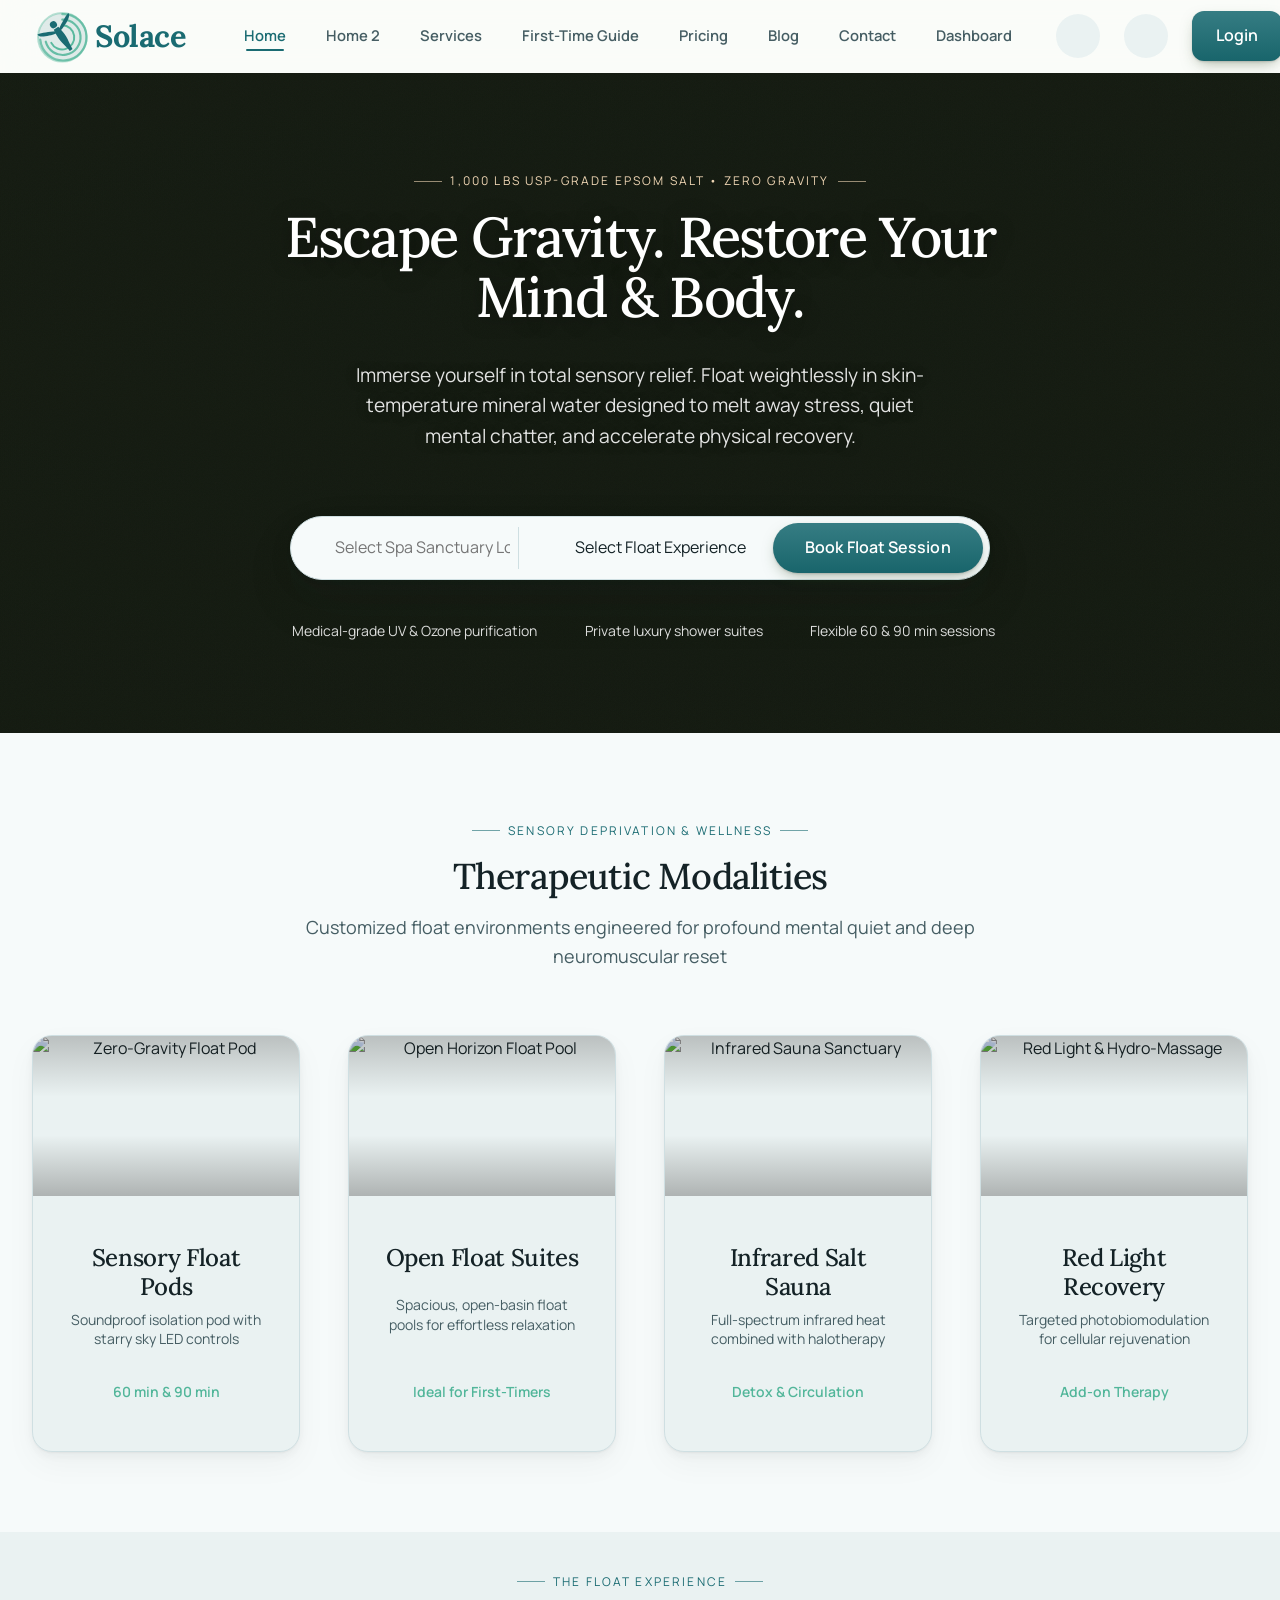
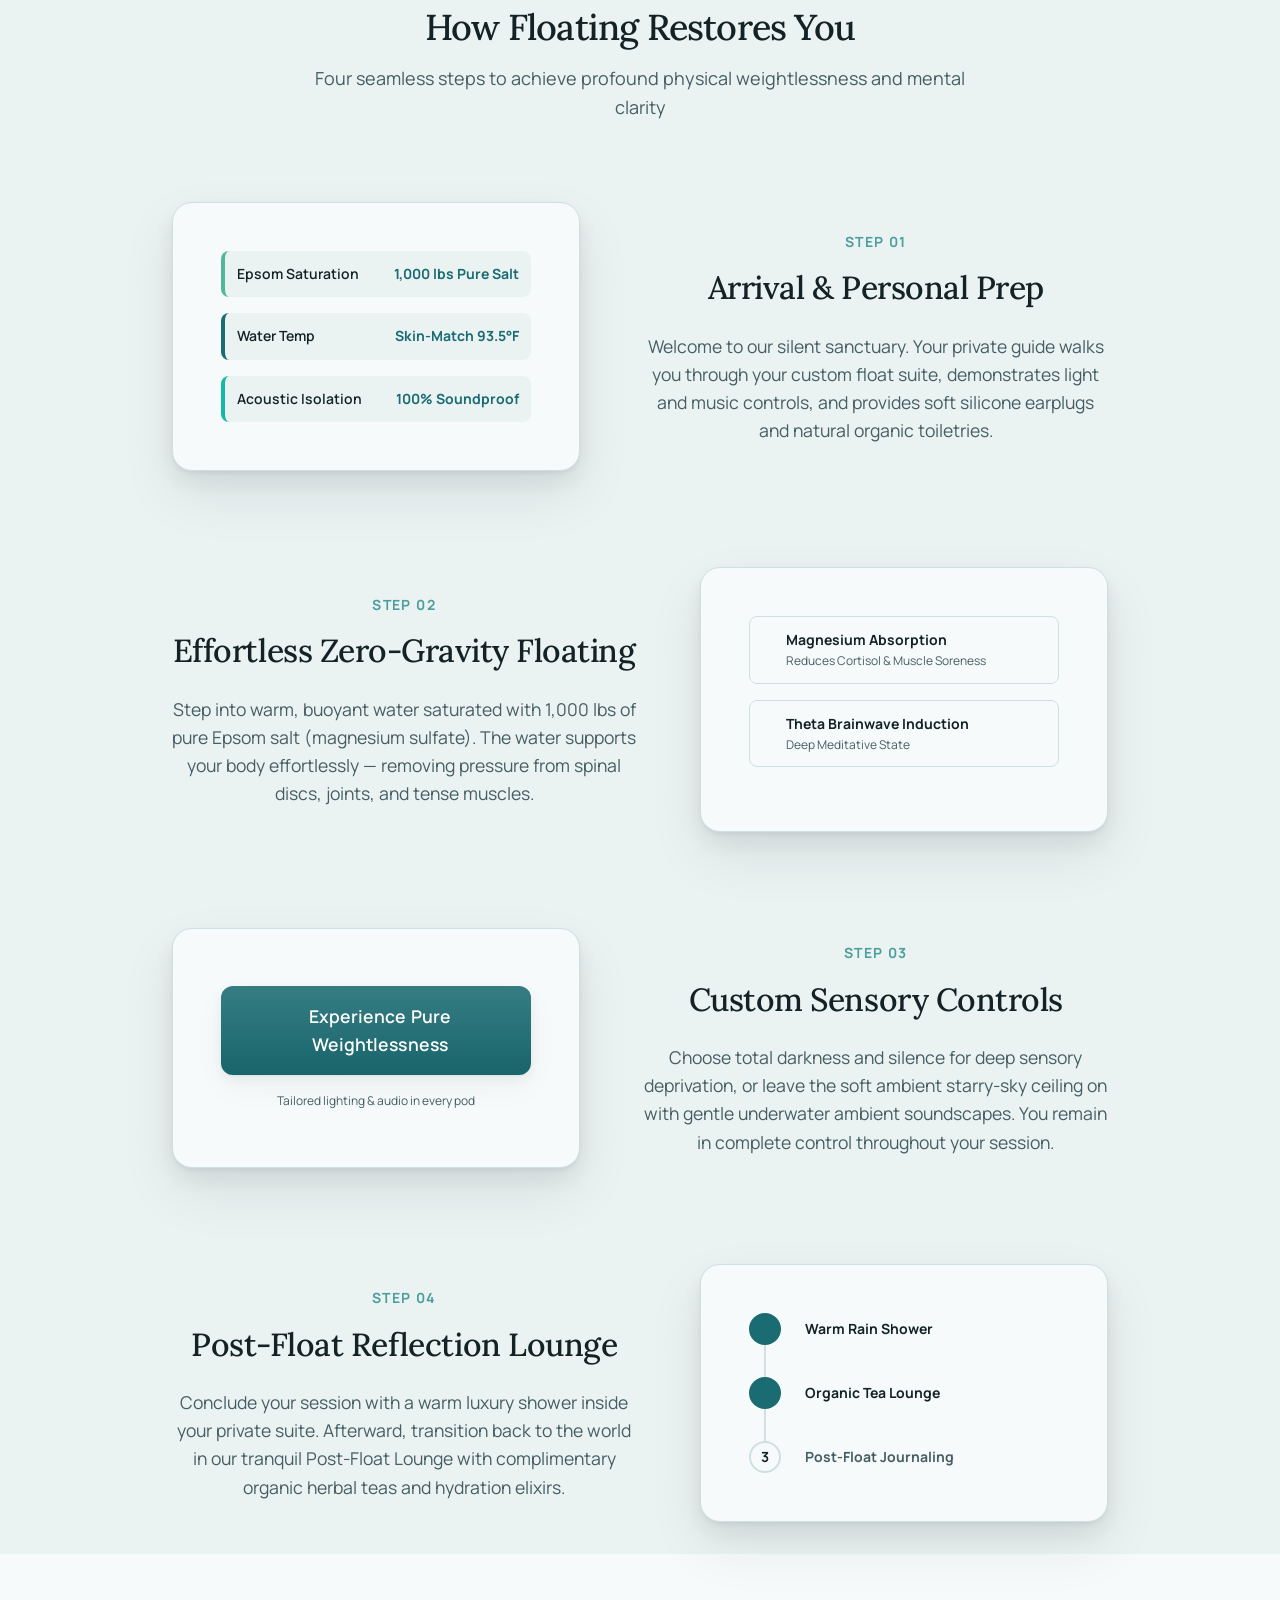
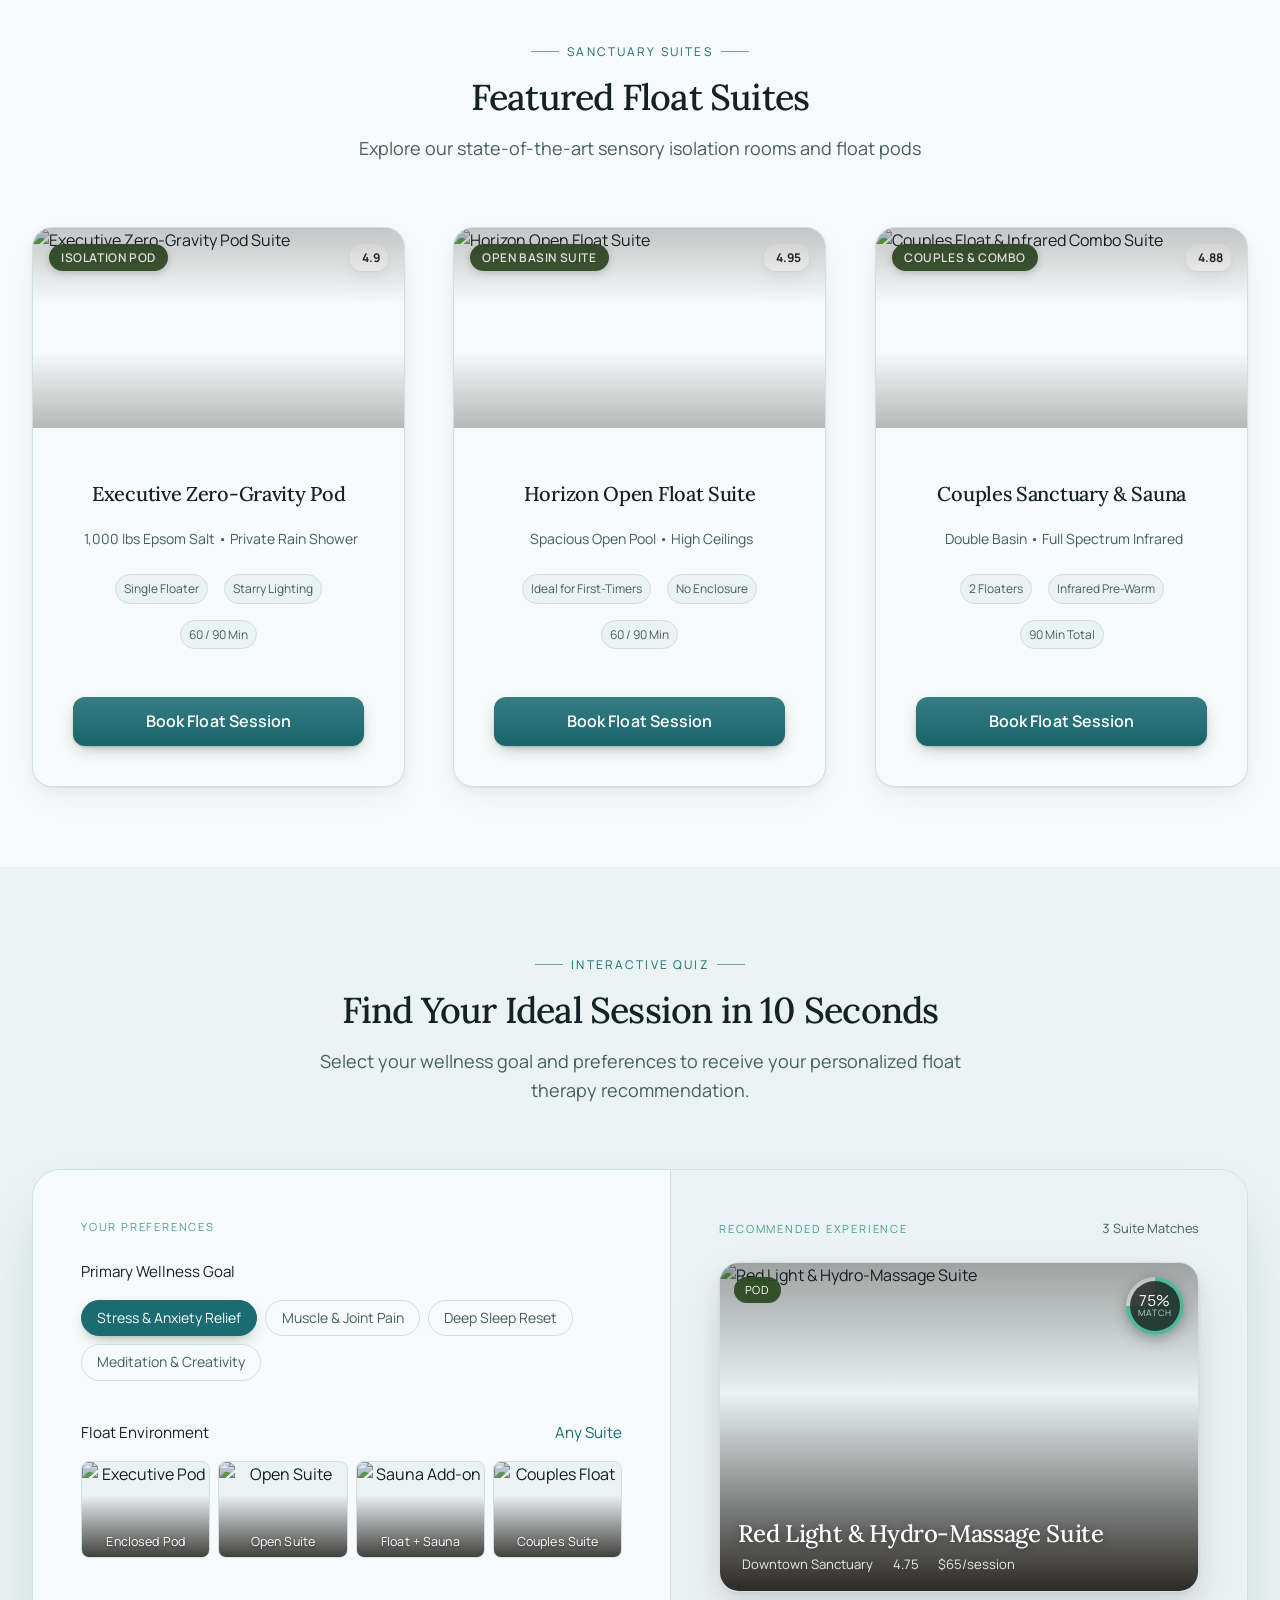
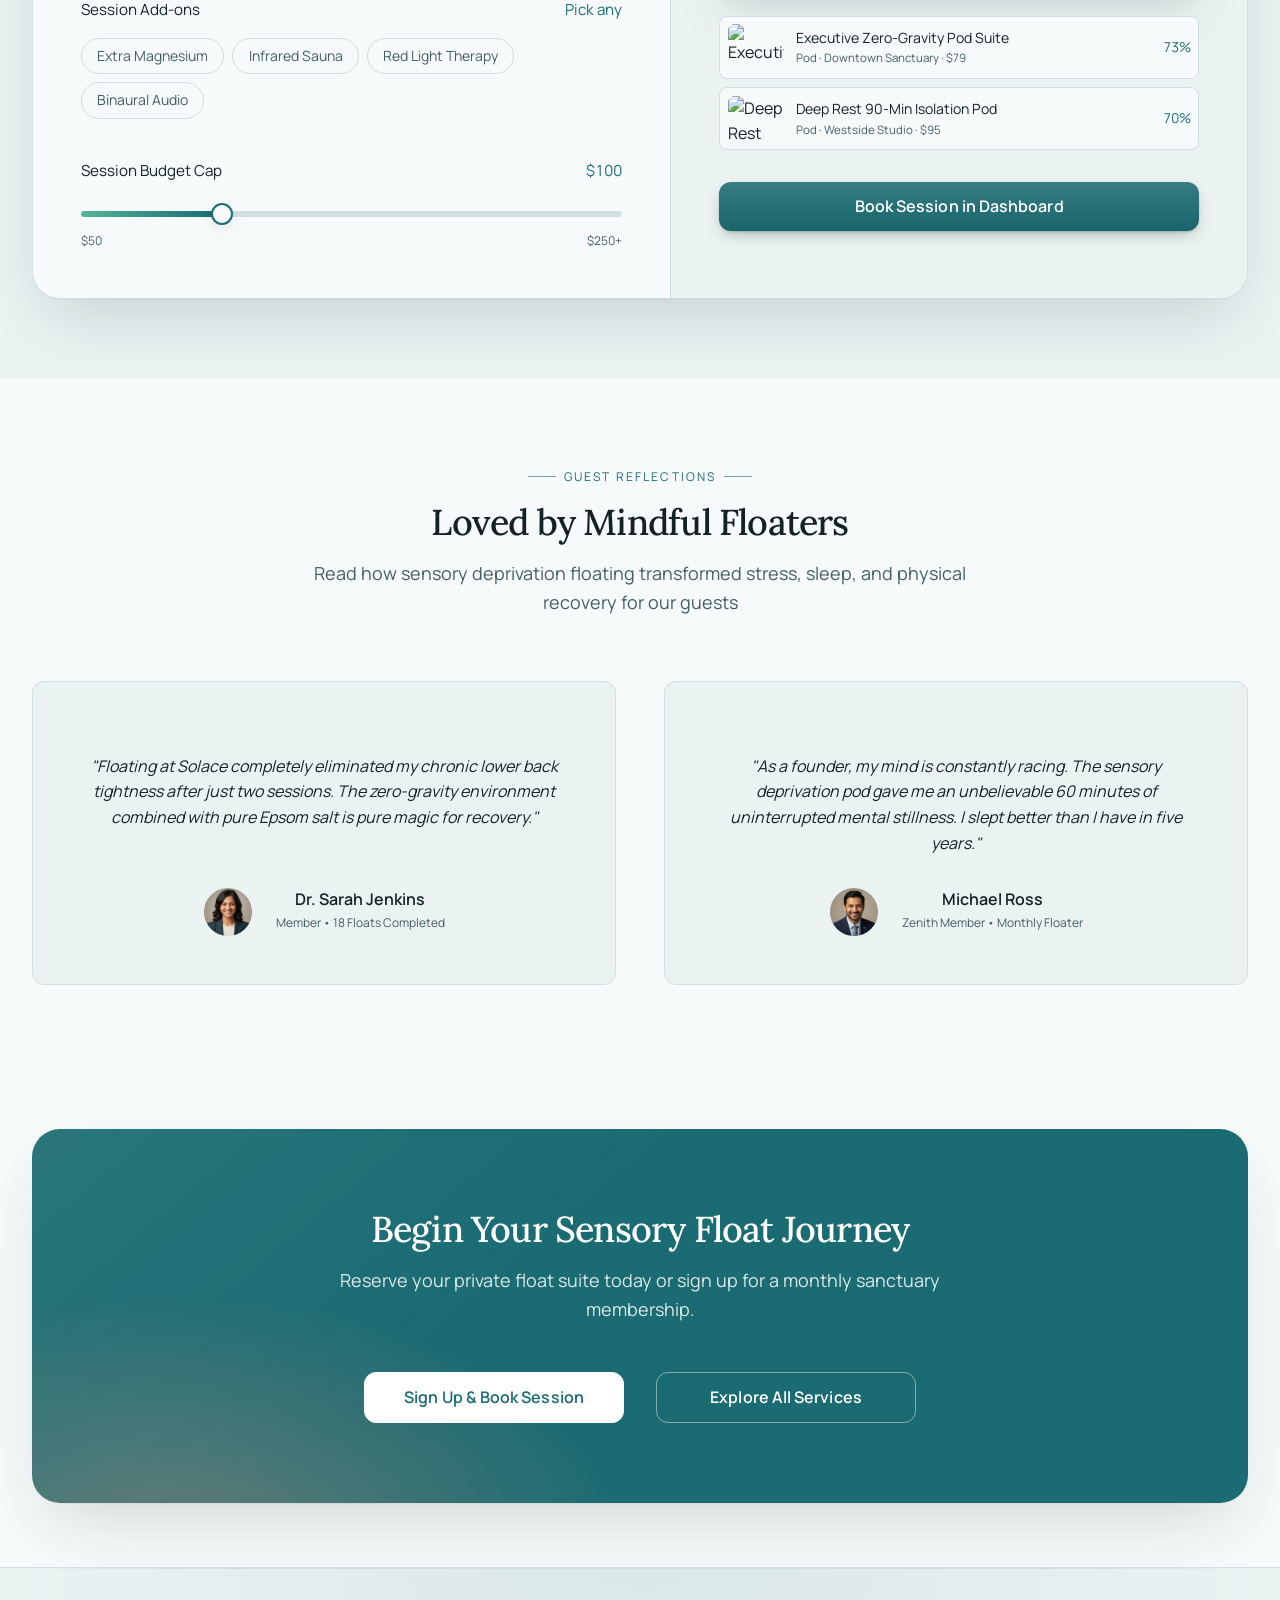
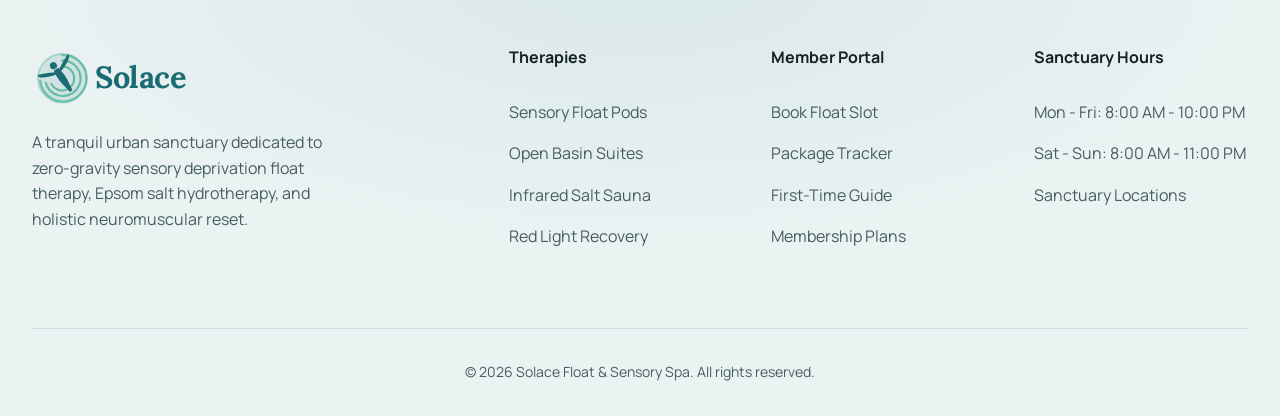
==== index.html @ 0d4f6004 "First commit" ====
<!DOCTYPE html>
<html lang="en">

<head>
    <meta charset="UTF-8">
    <meta name="viewport" content="width=device-width, initial-scale=1.0">
    <title>Solace Float Spa | Float Therapy & Sensory Deprivation Sanctuary</title>
    <link rel="icon" type="image/svg+xml" href="assets/images/favicon.svg">
    <meta name="description"
        content="Escape gravity and restore your body and mind at Solace Float Spa. Experience zero-gravity sensory deprivation floats, medical-grade Epsom salt baths, and holistic add-on therapies.">

    <!-- CSS -->
    <link rel="stylesheet" href="assets/css/style.css">
    <link rel="stylesheet" href="assets/css/rtl.css">

    <!-- Phosphor Icons -->
    <script src="https://unpkg.com/@phosphor-icons/web"></script>
</head>

<body>
    <!-- Navbar -->
    <header class="navbar">
        <div class="container navbar-container">
            <a href="index.html" class="navbar-brand">
                <svg class="brand-logo" viewBox="0 0 200 60" preserveAspectRatio="xMinYMid meet" role="img" aria-label="Solace">
                    <title>Solace</title>
                    <g transform="translate(4, 4) scale(1.15)">
                        <circle cx="24" cy="24" r="22" fill="#1A6B72" opacity="0.12"/>
                        <circle cx="24" cy="24" r="22" fill="none" stroke="#52B69A" stroke-width="1.8" opacity="0.4"/>
                        <path d="M 24 3 A 21 21 0 1 1 4 26" fill="none" stroke="#52B69A" stroke-width="2" stroke-linecap="round" opacity="0.75"/>
                        <path d="M 24 8 A 16 16 0 1 1 9 28" fill="none" stroke="#52B69A" stroke-width="2" stroke-linecap="round" opacity="0.85"/>
                        <path d="M 24 13 A 11 11 0 1 1 14 29" fill="none" stroke="#52B69A" stroke-width="1.8" stroke-linecap="round" opacity="0.95"/>
                        <g transform="translate(24, 24) rotate(-35) translate(-24, -24)">
                            <circle cx="24" cy="10" r="3.2" fill="#1A6B72"/>
                            <path d="M 21.5 14 C 21.5 14 20 22 21 28 C 22 33 22.5 38 22.5 38 L 25.5 38 C 25.5 38 26 33 27 28 C 28 22 26.5 14 26.5 14 Z" fill="#1A6B72"/>
                            <path d="M 22 16 C 17 13 11 10 7 9 C 6.5 10.5 8 12.5 12 14.5 C 16 16.5 21.5 18 21.5 18 Z" fill="#1A6B72"/>
                            <path d="M 26 16 C 31 13 37 10 41 9 C 41.5 10.5 40 12.5 36 14.5 C 32 16.5 26.5 18 26.5 18 Z" fill="#1A6B72"/>
                        </g>
                    </g>
                    <text class="brand-text" x="66" y="42" font-family="'Lora','Georgia',serif" font-weight="700" font-size="34" letter-spacing="-0.5" fill="currentColor">Solace</text>
                </svg>
            </a>

            <nav class="navbar-menu">
                <ul class="navbar-nav">
                    <li><a href="index.html" class="nav-link active">Home</a></li>
                    <li><a href="home2.html" class="nav-link">Home 2</a></li>
                    <li><a href="browse-schools.html" class="nav-link">Services</a></li>
                    <li><a href="about.html" class="nav-link">First-Time Guide</a></li>
                    <li><a href="application-detail.html" class="nav-link">Pricing</a></li>
                    <li><a href="blog.html" class="nav-link">Blog</a></li>
                    <li><a href="contact.html" class="nav-link">Contact</a></li>
                    <li><a href="parent-dashboard.html" class="nav-link">Dashboard</a></li>
                </ul>
                <div class="navbar-actions">
                    <button class="theme-toggle" aria-label="Toggle Theme">
                        <i class="ph ph-moon"></i>
                    </button>
                    <button class="rtl-toggle" aria-label="Toggle RTL">
                        <i class="ph ph-arrows-left-right"></i>
                    </button>
                    <a href="login.html" class="btn btn-primary">Login</a>
                </div>
            </nav>

            <!-- Mobile Toggle -->
            <button class="nav-toggle" aria-label="Open Menu">
                <i class="ph ph-list"></i>
            </button>
        </div>
    </header>

    <!-- Mobile Drawer -->
    <div class="drawer-overlay" id="drawerOverlay"></div>
    <div class="mobile-drawer" id="mobileDrawer">
        <div class="drawer-header">
            <a href="index.html" class="navbar-brand">
                <svg class="brand-logo" viewBox="0 0 180 56" preserveAspectRatio="xMinYMid meet" role="img" aria-label="Solace">
                    <title>Solace</title>
                    <g transform="translate(2, 2) scale(1.05)">
                        <circle cx="24" cy="24" r="22" fill="#1A6B72" opacity="0.12"/>
                        <circle cx="24" cy="24" r="22" fill="none" stroke="#52B69A" stroke-width="1.8" opacity="0.4"/>
                        <path d="M 24 3 A 21 21 0 1 1 4 26" fill="none" stroke="#52B69A" stroke-width="2" stroke-linecap="round" opacity="0.75"/>
                        <path d="M 24 8 A 16 16 0 1 1 9 28" fill="none" stroke="#52B69A" stroke-width="2" stroke-linecap="round" opacity="0.85"/>
                        <path d="M 24 13 A 11 11 0 1 1 14 29" fill="none" stroke="#52B69A" stroke-width="1.8" stroke-linecap="round" opacity="0.95"/>
                        <g transform="translate(24, 24) rotate(-35) translate(-24, -24)">
                            <circle cx="24" cy="10" r="3.2" fill="#1A6B72"/>
                            <path d="M 21.5 14 C 21.5 14 20 22 21 28 C 22 33 22.5 38 22.5 38 L 25.5 38 C 25.5 38 26 33 27 28 C 28 22 26.5 14 26.5 14 Z" fill="#1A6B72"/>
                            <path d="M 22 16 C 17 13 11 10 7 9 C 6.5 10.5 8 12.5 12 14.5 C 16 16.5 21.5 18 21.5 18 Z" fill="#1A6B72"/>
                            <path d="M 26 16 C 31 13 37 10 41 9 C 41.5 10.5 40 12.5 36 14.5 C 32 16.5 26.5 18 26.5 18 Z" fill="#1A6B72"/>
                        </g>
                    </g>
                    <text class="brand-text" x="62" y="39" font-family="'Lora','Georgia',serif" font-weight="700" font-size="30" letter-spacing="-0.5" fill="currentColor">Solace</text>
                </svg>
            </a>
            <button class="drawer-close" aria-label="Close Menu">
                <i class="ph ph-x"></i>
            </button>
        </div>
        <nav class="drawer-nav">
            <a href="index.html" class="nav-link active">Home</a>
            <a href="home2.html" class="nav-link">Home 2</a>
            <a href="browse-schools.html" class="nav-link">Services</a>
            <a href="about.html" class="nav-link">First-Time Guide</a>
            <a href="application-detail.html" class="nav-link">Pricing</a>
            <a href="blog.html" class="nav-link">Blog</a>
            <a href="contact.html" class="nav-link">Contact</a>
            <a href="parent-dashboard.html" class="nav-link">Dashboard</a>
        </nav>
        <div class="drawer-actions">
            <div style="display: flex; gap: var(--space-2); margin-bottom: var(--space-4);">
                <button class="theme-toggle" aria-label="Toggle Theme">
                    <i class="ph ph-moon"></i>
                </button>
                <button class="rtl-toggle" aria-label="Toggle RTL">
                    <i class="ph ph-arrows-left-right"></i>
                </button>
            </div>
            <a href="login.html" class="btn btn-primary" style="width: 100%;">Login</a>
        </div>
    </div>

    <!-- Main Content -->
    <main>
        <!-- Hero Section -->
        <section class="hero-bg is-centered"
            style="--hero-image: url('https://images.unsplash.com/photo-1544161515-4ab6ce6db874?auto=format&fit=crop&w=2000&q=80'); text-align: center;">
            <div class="container">
                <div class="hero-bg-inner">
                    <span class="eyebrow eyebrow-center">1,000 LBS USP-GRADE EPSOM SALT • ZERO GRAVITY</span>
                    <h1 style="max-width: 800px; margin: 0 auto var(--space-4);">Escape Gravity. Restore Your Mind & Body.</h1>
                    <p class="hero-lead" style="max-width: 600px; margin: 0 auto var(--space-8);">Immerse yourself in total sensory relief. Float weightlessly in skin-temperature mineral water designed to melt away stress, quiet mental chatter, and accelerate physical recovery.
                    </p>

                    <!-- Search / Session Finder Bar -->
                    <div class="hero-search-wrapper">
                        <div class="hero-search-field location">
                            <i class="ph ph-map-pin"
                                style="color: var(--color-text-secondary); font-size: 1.25rem;"></i>
                            <input type="text" placeholder="Select Spa Sanctuary Location">
                        </div>
                        <div class="hero-search-field">
                            <i class="ph ph-drop" style="color: var(--color-text-secondary); font-size: 1.25rem;"></i>
                            <select>
                                <option value="">Select Float Experience</option>
                                <option value="pod">Executive Zero-Gravity Pod (60m)</option>
                                <option value="open">Horizon Open Float Suite (90m)</option>
                                <option value="couples">Couples Sanctuary Float (60m)</option>
                                <option value="sauna">Float + Infrared Sauna Combo</option>
                            </select>
                        </div>
                        <a href="parent-dashboard.html" class="btn btn-primary btn-search" style="display: flex; align-items: center; justify-content: center; text-decoration: none;">Book Float Session</a>
                    </div>

                    <div class="hero-trust">
                        <span><i class="ph-fill ph-check-circle"></i> Medical-grade UV & Ozone purification</span>
                        <span><i class="ph-fill ph-shield-check"></i> Private luxury shower suites</span>
                        <span><i class="ph-fill ph-clock"></i> Flexible 60 & 90 min sessions</span>
                    </div>
                </div>
            </div>
        </section>

        <!-- Modalities / Core Therapies -->
        <section class="section">
            <div class="container">
                <div class="section-header">
                    <span class="eyebrow">Sensory Deprivation & Wellness</span>
                    <h2>Therapeutic Modalities</h2>
                    <p class="subtext">Customized float environments engineered for profound mental quiet and deep neuromuscular reset</p>
                </div>
                <div class="board-card-grid grid-4">
                    <!-- Therapy 1 -->
                    <a href="browse-schools.html" class="board-card">
                        <div class="board-card-image-wrapper">
                            <img src="https://images.unsplash.com/photo-1519823551278-64ac92734fb1?auto=format&fit=crop&w=800&q=80" alt="Zero-Gravity Float Pod">
                        </div>
                        <div class="board-card-content">
                            <h3>Sensory Float Pods</h3>
                            <p>Soundproof isolation pod with starry sky LED controls</p>
                            <span>60 min &amp; 90 min</span>
                        </div>
                    </a>
                    <!-- Therapy 2 -->
                    <a href="browse-schools.html" class="board-card">
                        <div class="board-card-image-wrapper">
                            <img src="https://images.unsplash.com/photo-1507652313519-d4e9174996dd?auto=format&fit=crop&w=800&q=80" alt="Open Horizon Float Pool">
                        </div>
                        <div class="board-card-content">
                            <h3>Open Float Suites</h3>
                            <p>Spacious, open-basin float pools for effortless relaxation</p>
                            <span>Ideal for First-Timers</span>
                        </div>
                    </a>
                    <!-- Therapy 3 -->
                    <a href="browse-schools.html" class="board-card">
                        <div class="board-card-image-wrapper">
                            <img src="https://images.unsplash.com/photo-1540555700478-4be289fbecef?auto=format&fit=crop&w=800&q=80" alt="Infrared Sauna Sanctuary">
                        </div>
                        <div class="board-card-content">
                            <h3>Infrared Salt Sauna</h3>
                            <p>Full-spectrum infrared heat combined with halotherapy</p>
                            <span>Detox &amp; Circulation</span>
                        </div>
                    </a>
                    <!-- Therapy 4 -->
                    <a href="browse-schools.html" class="board-card">
                        <div class="board-card-image-wrapper">
                            <img src="https://images.unsplash.com/photo-1515377905703-c4788e51af15?auto=format&fit=crop&w=800&q=80" alt="Red Light & Hydro-Massage">
                        </div>
                        <div class="board-card-content">
                            <h3>Red Light Recovery</h3>
                            <p>Targeted photobiomodulation for cellular rejuvenation</p>
                            <span>Add-on Therapy</span>
                        </div>
                    </a>
                </div>
            </div>
        </section>

        <!-- How It Works Section -->
        <section id="how-it-works" class="section timeline-section"
            style="background-color: var(--color-bg-secondary);">
            <div class="container" style="max-width: 1000px;">
                <div class="section-header" style="margin-bottom: var(--space-10);">
                    <span class="eyebrow">The Float Experience</span>
                    <h2>How Floating Restores You</h2>
                    <p class="subtext">Four seamless steps to achieve profound physical weightlessness and mental clarity</p>
                </div>

                <div class="timeline-row">
                    <div class="timeline-content">
                        <span class="step-num">Step 01</span>
                        <h3>Arrival & Personal Prep</h3>
                        <p>Welcome to our silent sanctuary. Your private guide walks you through your custom float suite, demonstrates light and music controls, and provides soft silicone earplugs and natural organic toiletries.</p>
                    </div>
                    <div class="timeline-visual">
                        <div class="mockup-search-filters">
                            <div class="mockup-filter-item"
                                style="border-left: 4px solid var(--color-brand-secondary);">
                                <span>Epsom Saturation</span>
                                <span style="color: var(--color-brand-accent); font-weight: 700;">1,000 lbs Pure Salt</span>
                            </div>
                            <div class="mockup-filter-item" style="border-left: 4px solid var(--color-brand-accent);">
                                <span>Water Temp</span>
                                <span style="color: var(--color-brand-accent); font-weight: 700;">Skin-Match 93.5°F</span>
                            </div>
                            <div class="mockup-filter-item"
                                style="border-left: 4px solid var(--color-status-shortlist);">
                                <span>Acoustic Isolation</span>
                                <span style="color: var(--color-brand-accent); font-weight: 700;">100% Soundproof</span>
                            </div>
                        </div>
                    </div>
                </div>

                <div class="timeline-row">
                    <div class="timeline-content">
                        <span class="step-num">Step 02</span>
                        <h3>Effortless Zero-Gravity Floating</h3>
                        <p>Step into warm, buoyant water saturated with 1,000 lbs of pure Epsom salt (magnesium sulfate). The water supports your body effortlessly — removing pressure from spinal discs, joints, and tense muscles.</p>
                    </div>
                    <div class="timeline-visual">
                        <div class="mockup-vault-item">
                            <i class="ph-fill ph-drop"></i>
                            <div>
                                <div style="font-weight: 700; font-size: 0.875rem;">Magnesium Absorption</div>
                                <div style="font-size: 0.75rem; color: var(--color-text-secondary);">Reduces Cortisol &amp; Muscle Soreness</div>
                            </div>
                        </div>
                        <div class="mockup-vault-item">
                            <i class="ph-fill ph-brain"></i>
                            <div>
                                <div style="font-weight: 700; font-size: 0.875rem;">Theta Brainwave Induction</div>
                                <div style="font-size: 0.75rem; color: var(--color-text-secondary);">Deep Meditative State</div>
                            </div>
                        </div>
                    </div>
                </div>

                <div class="timeline-row">
                    <div class="timeline-content">
                        <span class="step-num">Step 03</span>
                        <h3>Custom Sensory Controls</h3>
                        <p>Choose total darkness and silence for deep sensory deprivation, or leave the soft ambient starry-sky ceiling on with gentle underwater ambient soundscapes. You remain in complete control throughout your session.</p>
                    </div>
                    <div class="timeline-visual" style="align-items: center; justify-content: center;">
                        <button class="btn btn-primary"
                            style="padding: 1rem 2rem; border-radius: var(--radius-soft); font-size: 1.1rem; box-shadow: var(--shadow-soft);">
                            <i class="ph ph-sparkle"></i> Experience Pure Weightlessness
                        </button>
                        <div
                            style="font-size: 0.75rem; color: var(--color-text-secondary); margin-top: var(--space-2);">
                            Tailored lighting &amp; audio in every pod</div>
                    </div>
                </div>

                <div class="timeline-row">
                    <div class="timeline-content">
                        <span class="step-num">Step 04</span>
                        <h3>Post-Float Reflection Lounge</h3>
                        <p>Conclude your session with a warm luxury shower inside your private suite. Afterward, transition back to the world in our tranquil Post-Float Lounge with complimentary organic herbal teas and hydration elixirs.</p>
                    </div>
                    <div class="timeline-visual">
                        <div class="mockup-timeline-track">
                            <div class="mockup-track-step active">
                                <div class="mockup-track-dot"><i class="ph ph-check"></i></div>
                                <div style="font-size: 0.875rem; font-weight: 700;">Warm Rain Shower</div>
                            </div>
                            <div class="mockup-track-step active">
                                <div class="mockup-track-dot"><i class="ph ph-check"></i></div>
                                <div style="font-size: 0.875rem; font-weight: 700;">Organic Tea Lounge</div>
                            </div>
                            <div class="mockup-track-step">
                                <div class="mockup-track-dot">3</div>
                                <div style="font-size: 0.875rem; font-weight: 700; color: var(--color-text-secondary);">
                                    Post-Float Journaling</div>
                            </div>
                        </div>
                    </div>
                </div>
            </div>
        </section>

        <!-- Featured Float Suites Showcase -->
        <section class="section">
            <div class="container">
                <div class="section-header">
                    <span class="eyebrow">Sanctuary Suites</span>
                    <h2>Featured Float Suites</h2>
                    <p class="subtext">Explore our state-of-the-art sensory isolation rooms and float pods</p>
                </div>
                <div class="schools-grid grid-3">
                    <!-- Suite 1 -->
                    <div class="school-featured-card">
                        <div class="school-img-wrapper">
                            <img src="https://images.unsplash.com/photo-1544161515-4ab6ce6db874?auto=format&fit=crop&w=1000&q=80" alt="Executive Zero-Gravity Pod Suite">
                            <span class="school-badge-board">ISOLATION POD</span>
                            <span class="school-badge-rating"><i class="ph-fill ph-star" style="color: #F59E0B;"></i> 4.9</span>
                        </div>
                        <div class="school-details-content">
                            <div>
                                <h3>Executive Zero-Gravity Pod</h3>
                                <div class="school-loc-desc">
                                    <i class="ph ph-drop"></i> <span>1,000 lbs Epsom Salt • Private Rain Shower</span>
                                </div>
                                <div class="school-info-tags">
                                    <span>Single Floater</span>
                                    <span>Starry Lighting</span>
                                    <span>60 / 90 Min</span>
                                </div>
                            </div>
                            <a href="parent-dashboard.html" class="btn btn-primary"
                                style="width: 100%; margin-top: var(--space-2);">Book Float Session</a>
                        </div>
                    </div>
                    <!-- Suite 2 -->
                    <div class="school-featured-card">
                        <div class="school-img-wrapper">
                            <img src="https://images.unsplash.com/photo-1507652313519-d4e9174996dd?auto=format&fit=crop&w=1000&q=80" alt="Horizon Open Float Suite">
                            <span class="school-badge-board">OPEN BASIN SUITE</span>
                            <span class="school-badge-rating"><i class="ph-fill ph-star" style="color: #F59E0B;"></i> 4.95</span>
                        </div>
                        <div class="school-details-content">
                            <div>
                                <h3>Horizon Open Float Suite</h3>
                                <div class="school-loc-desc">
                                    <i class="ph ph-drop"></i> <span>Spacious Open Pool • High Ceilings</span>
                                </div>
                                <div class="school-info-tags">
                                    <span>Ideal for First-Timers</span>
                                    <span>No Enclosure</span>
                                    <span>60 / 90 Min</span>
                                </div>
                            </div>
                            <a href="parent-dashboard.html" class="btn btn-primary"
                                style="width: 100%; margin-top: var(--space-2);">Book Float Session</a>
                        </div>
                    </div>
                    <!-- Suite 3 -->
                    <div class="school-featured-card">
                        <div class="school-img-wrapper">
                            <img src="https://images.unsplash.com/photo-1540555700478-4be289fbecef?auto=format&fit=crop&w=1000&q=80" alt="Couples Float & Infrared Combo Suite">
                            <span class="school-badge-board">COUPLES &amp; COMBO</span>
                            <span class="school-badge-rating"><i class="ph-fill ph-star" style="color: #F59E0B;"></i> 4.88</span>
                        </div>
                        <div class="school-details-content">
                            <div>
                                <h3>Couples Sanctuary &amp; Sauna</h3>
                                <div class="school-loc-desc">
                                    <i class="ph ph-drop"></i> <span>Double Basin • Full Spectrum Infrared</span>
                                </div>
                                <div class="school-info-tags">
                                    <span>2 Floaters</span>
                                    <span>Infrared Pre-Warm</span>
                                    <span>90 Min Total</span>
                                </div>
                            </div>
                            <a href="parent-dashboard.html" class="btn btn-primary"
                                style="width: 100%; margin-top: var(--space-2);">Book Float Session</a>
                        </div>
                    </div>
                </div>
            </div>
        </section>

        <!-- Interactive: Custom Float Recommender -->
        <section class="section interactive-section" id="match-finder"
            style="background-color: var(--color-bg-secondary);">
            <div class="container">
                <div class="section-header">
                    <span class="eyebrow">Interactive Quiz</span>
                    <h2>Find Your Ideal Session in 10 Seconds</h2>
                    <p class="subtext">Select your wellness goal and preferences to receive your personalized float therapy recommendation.</p>
                </div>

                <div class="interactive-shell" id="matchFinder">
                    <!-- Controls -->
                    <div class="interactive-panel">
                        <span class="panel-label">Your Preferences</span>

                        <div class="control-block">
                            <div class="control-title">
                                <span>Primary Wellness Goal</span>
                            </div>
                            <div class="chip-row" data-group="grade" data-mode="single">
                                <button type="button" class="chip" aria-pressed="true" data-value="early">Stress &amp; Anxiety Relief</button>
                                <button type="button" class="chip" aria-pressed="false" data-value="primary">Muscle &amp; Joint Pain</button>
                                <button type="button" class="chip" aria-pressed="false" data-value="middle">Deep Sleep Reset</button>
                                <button type="button" class="chip" aria-pressed="false" data-value="senior">Meditation &amp; Creativity</button>
                            </div>
                        </div>

                        <div class="control-block">
                            <div class="control-title">
                                <span>Float Environment</span>
                                <span class="control-value" data-readout="board">Any</span>
                            </div>
                            <div class="board-picker" data-group="board" data-mode="multi">
                                <button type="button" class="board-tile" aria-pressed="false" data-value="Pod">
                                    <img src="https://images.unsplash.com/photo-1519823551278-64ac92734fb1?auto=format&fit=crop&w=400&q=80" alt="Executive Pod" loading="lazy">
                                    <span class="board-tile-label">Enclosed Pod</span>
                                    <span class="board-tile-check"><i class="ph-fill ph-check-circle"></i></span>
                                </button>
                                <button type="button" class="board-tile" aria-pressed="false" data-value="Open">
                                    <img src="https://images.unsplash.com/photo-1507652313519-d4e9174996dd?auto=format&fit=crop&w=400&q=80" alt="Open Suite" loading="lazy">
                                    <span class="board-tile-label">Open Suite</span>
                                    <span class="board-tile-check"><i class="ph-fill ph-check-circle"></i></span>
                                </button>
                                <button type="button" class="board-tile" aria-pressed="false" data-value="Sauna">
                                    <img src="https://images.unsplash.com/photo-1540555700478-4be289fbecef?auto=format&fit=crop&w=400&q=80" alt="Sauna Add-on" loading="lazy">
                                    <span class="board-tile-label">Float + Sauna</span>
                                    <span class="board-tile-check"><i class="ph-fill ph-check-circle"></i></span>
                                </button>
                                <button type="button" class="board-tile" aria-pressed="false" data-value="Couples">
                                    <img src="https://images.unsplash.com/photo-1596178065887-1198b6148b2b?auto=format&fit=crop&w=400&q=80" alt="Couples Float" loading="lazy">
                                    <span class="board-tile-label">Couples Suite</span>
                                    <span class="board-tile-check"><i class="ph-fill ph-check-circle"></i></span>
                                </button>
                            </div>
                        </div>

                        <div class="control-block">
                            <div class="control-title">
                                <span>Session Add-ons</span>
                                <span class="control-value" data-readout="priorities">Pick any</span>
                            </div>
                            <div class="chip-row" data-group="priority" data-mode="multi">
                                <button type="button" class="chip" aria-pressed="false" data-value="academics"><i
                                        class="ph ph-drop"></i> Extra Magnesium</button>
                                <button type="button" class="chip" aria-pressed="false" data-value="sports"><i
                                        class="ph ph-fire"></i> Infrared Sauna</button>
                                <button type="button" class="chip" aria-pressed="false" data-value="arts"><i
                                        class="ph ph-sun"></i> Red Light Therapy</button>
                                <button type="button" class="chip" aria-pressed="false" data-value="transport"><i
                                        class="ph ph-headphones"></i> Binaural Audio</button>
                            </div>
                        </div>

                        <div class="control-block">
                            <div class="control-title">
                                <label for="budgetRange">Session Budget Cap</label>
                                <span class="control-value" data-readout="budget">$95</span>
                            </div>
                            <input type="range" class="range-input" id="budgetRange" min="50" max="250" step="10"
                                value="95">
                            <div class="range-scale">
                                <span>$50</span>
                                <span>$250+</span>
                            </div>
                        </div>
                    </div>

                    <!-- Live result -->
                    <div class="interactive-panel match-panel">
                        <div class="match-panel-head">
                            <span class="panel-label" style="margin-bottom: 0;">Recommended Experience</span>
                            <span class="match-count" data-readout="count">60 Min Deep Float</span>
                        </div>

                        <div class="match-stage" data-readout="stage" aria-live="polite"></div>

                        <a href="parent-dashboard.html" class="btn btn-primary"
                            style="width: 100%; margin-top: var(--space-4);">
                            Book Session in Dashboard
                        </a>
                    </div>
                </div>
            </div>
        </section>

        <!-- Testimonials -->
        <section class="section">
            <div class="container">
                <div class="section-header">
                    <span class="eyebrow">Guest Reflections</span>
                    <h2>Loved by Mindful Floaters</h2>
                    <p class="subtext">Read how sensory deprivation floating transformed stress, sleep, and physical recovery for our guests</p>
                </div>
                <div
                    style="display: grid; grid-template-columns: repeat(auto-fit, minmax(300px, 1fr)); gap: var(--space-6);">
                    <div
                        style="background: var(--color-bg-secondary); padding: var(--space-6); border-radius: var(--radius-soft); border: 1px solid var(--color-border); text-align: center; display: flex; flex-direction: column;">
                        <div
                            style="display: flex; justify-content: center; gap: 0.5rem; color: #F59E0B; margin-bottom: var(--space-3); font-size: 1.25rem;">
                            <i class="ph-fill ph-star"></i><i class="ph-fill ph-star"></i><i
                                class="ph-fill ph-star"></i><i class="ph-fill ph-star"></i><i
                                class="ph-fill ph-star"></i>
                        </div>
                        <p style="font-style: italic; margin-bottom: var(--space-4);">"Floating at Solace completely eliminated my chronic lower back tightness after just two sessions. The zero-gravity environment combined with pure Epsom salt is pure magic for recovery."</p>
                        <div
                            style="display: flex; align-items: center; justify-content: center; gap: var(--space-3); margin-top: auto;">
                            <div
                                style="width: 48px; height: 48px; border-radius: 50%; background: var(--color-border); overflow: hidden; flex: none;">
                                <img src="assets/images/testimonial-sarah.jpg" alt="Dr. Sarah Jenkins"
                                    style="width: 100%; height: 100%; object-fit: cover;">
                            </div>
                            <div>
                                <h5 style="margin-bottom: 0;">Dr. Sarah Jenkins</h5>
                                <span style="font-size: 0.75rem; color: var(--color-text-secondary);">Member • 18 Floats Completed</span>
                            </div>
                        </div>
                    </div>
                    <div
                        style="background: var(--color-bg-secondary); padding: var(--space-6); border-radius: var(--radius-soft); border: 1px solid var(--color-border); text-align: center; display: flex; flex-direction: column;">
                        <div
                            style="display: flex; justify-content: center; gap: 0.5rem; color: #F59E0B; margin-bottom: var(--space-3); font-size: 1.25rem;">
                            <i class="ph-fill ph-star"></i><i class="ph-fill ph-star"></i><i
                                class="ph-fill ph-star"></i><i class="ph-fill ph-star"></i><i
                                class="ph-fill ph-star"></i>
                        </div>
                        <p style="font-style: italic; margin-bottom: var(--space-4);">"As a founder, my mind is constantly racing. The sensory deprivation pod gave me an unbelievable 60 minutes of uninterrupted mental stillness. I slept better than I have in five years."</p>
                        <div
                            style="display: flex; align-items: center; justify-content: center; gap: var(--space-3); margin-top: auto;">
                            <div
                                style="width: 48px; height: 48px; border-radius: 50%; background: var(--color-border); overflow: hidden; flex: none;">
                                <img src="assets/images/testimonial-michael.jpg" alt="Michael Ross"
                                    style="width: 100%; height: 100%; object-fit: cover;">
                            </div>
                            <div>
                                <h5 style="margin-bottom: 0;">Michael Ross</h5>
                                <span style="font-size: 0.75rem; color: var(--color-text-secondary);">Zenith Member • Monthly Floater</span>
                            </div>
                        </div>
                    </div>
                </div>
            </div>
        </section>

        <!-- CTA Section -->
        <section class="section"
            style="background-color: var(--color-brand-accent); color: white; text-align: center; margin: var(--space-8) var(--space-4); border-radius: var(--radius-soft);">
            <div class="container">
                <h2 style="color: white; font-family: var(--font-display);">Begin Your Sensory Float Journey</h2>
                <p
                    style="color: rgba(255,255,255,0.85); font-size: 1.125rem; max-width: 600px; margin: 0 auto var(--space-6);">
                    Reserve your private float suite today or sign up for a monthly sanctuary membership.</p>
                <div class="cta-actions">
                    <a href="register.html" class="btn cta-btn cta-btn-solid">Sign Up &amp; Book Session</a>
                    <a href="browse-schools.html" class="btn cta-btn cta-btn-ghost">Explore All Services</a>
                </div>
            </div>
        </section>
    </main>

    <!-- Footer -->
    <footer class="footer">
        <div class="container">
            <div class="footer-grid">
                <div class="footer-brand">
                    <a href="index.html" class="navbar-brand">
                        <svg class="brand-logo" viewBox="0 0 200 60" preserveAspectRatio="xMinYMid meet" role="img" aria-label="Solace">
                            <title>Solace</title>
                            <g transform="translate(4, 4) scale(1.15)">
                                <circle cx="24" cy="24" r="22" fill="#1A6B72" opacity="0.12"/>
                                <circle cx="24" cy="24" r="22" fill="none" stroke="#52B69A" stroke-width="1.8" opacity="0.4"/>
                                <path d="M 24 3 A 21 21 0 1 1 4 26" fill="none" stroke="#52B69A" stroke-width="2" stroke-linecap="round" opacity="0.75"/>
                                <path d="M 24 8 A 16 16 0 1 1 9 28" fill="none" stroke="#52B69A" stroke-width="2" stroke-linecap="round" opacity="0.85"/>
                                <path d="M 24 13 A 11 11 0 1 1 14 29" fill="none" stroke="#52B69A" stroke-width="1.8" stroke-linecap="round" opacity="0.95"/>
                                <g transform="translate(24, 24) rotate(-35) translate(-24, -24)">
                                    <circle cx="24" cy="10" r="3.2" fill="#1A6B72"/>
                                    <path d="M 21.5 14 C 21.5 14 20 22 21 28 C 22 33 22.5 38 22.5 38 L 25.5 38 C 25.5 38 26 33 27 28 C 28 22 26.5 14 26.5 14 Z" fill="#1A6B72"/>
                                    <path d="M 22 16 C 17 13 11 10 7 9 C 6.5 10.5 8 12.5 12 14.5 C 16 16.5 21.5 18 21.5 18 Z" fill="#1A6B72"/>
                                    <path d="M 26 16 C 31 13 37 10 41 9 C 41.5 10.5 40 12.5 36 14.5 C 32 16.5 26.5 18 26.5 18 Z" fill="#1A6B72"/>
                                </g>
                            </g>
                            <text class="brand-text" x="66" y="42" font-family="'Lora','Georgia',serif" font-weight="700" font-size="34" letter-spacing="-0.5" fill="currentColor">Solace</text>
                        </svg>
                    </a>
                    <p class="footer-desc">A tranquil urban sanctuary dedicated to zero-gravity sensory deprivation float therapy, Epsom salt hydrotherapy, and holistic neuromuscular reset.</p>
                    <div
                        style="display: flex; gap: var(--space-2); font-size: 1.5rem; color: var(--color-text-secondary);">
                        <a href="#" aria-label="Solace Float Spa on X"><i class="ph-fill ph-x-logo"></i></a>
                        <a href="#"><i class="ph-fill ph-facebook-logo"></i></a>
                        <a href="#"><i class="ph-fill ph-instagram-logo"></i></a>
                    </div>
                </div>

                <div>
                    <h4 class="footer-heading">Therapies</h4>
                    <ul class="footer-links">
                        <li><a href="browse-schools.html">Sensory Float Pods</a></li>
                        <li><a href="browse-schools.html">Open Basin Suites</a></li>
                        <li><a href="browse-schools.html">Infrared Salt Sauna</a></li>
                        <li><a href="browse-schools.html">Red Light Recovery</a></li>
                    </ul>
                </div>

                <div>
                    <h4 class="footer-heading">Member Portal</h4>
                    <ul class="footer-links">
                        <li><a href="parent-dashboard.html">Book Float Slot</a></li>
                        <li><a href="parent-dashboard.html">Package Tracker</a></li>
                        <li><a href="about.html">First-Time Guide</a></li>
                        <li><a href="application-detail.html">Membership Plans</a></li>
                    </ul>
                </div>

                <div>
                    <h4 class="footer-heading">Sanctuary Hours</h4>
                    <ul class="footer-links">
                        <li><a href="#">Mon - Fri: 8:00 AM - 10:00 PM</a></li>
                        <li><a href="#">Sat - Sun: 8:00 AM - 11:00 PM</a></li>
                        <li><a href="contact.html">Sanctuary Locations</a></li>
                    </ul>
                </div>
            </div>
            <div class="footer-bottom">
                <p>&copy; 2026 Solace Float &amp; Sensory Spa. All rights reserved.</p>
            </div>
        </div>
    </footer>

    <!-- Scripts -->
    <script src="assets/js/main.js"></script>
    <script src="assets/js/interactive.js"></script>
</body>

</html>
---- assets/css/style.css ----
/* 
  Solace Float Spa - Float Therapy & Sensory Deprivation Sanctuary
  Design System: Serene Mineral × Deep Tranquility
*/

@import url('https://fonts.googleapis.com/css2?family=Lora:ital,wght@0,400;0,500;0,600;1,400&family=Manrope:wght@400;500;600;700&display=swap');

:root {
  /* Colors - Base Theme (Light) */
  --color-bg-primary: #F6FAFA; /* Soft mineral tranquil mist */
  --color-bg-secondary: #EAF2F2; /* Mineral sea-foam stone */
  --color-text-primary: #142226; /* Deep ocean charcoal */
  --color-text-secondary: #455D63; /* Muted slate teal */
  --color-border: #CFDFE2;
  
  /* Brand Colors */
  --color-brand-primary: #EAF2F2; 
  --color-brand-secondary: #52B69A; /* Mineral Seafoam Accent */
  --color-brand-accent: #1A6B72; /* Deep Serene Spa Teal */
  --color-brand-accent-hover: #125157;
  --color-accent-ink: #1A6B72;   /* Accent used as *text* — overridden in dark */

  /* Status Palette */
  --color-status-applied: #2563EB;
  --color-status-applied-bg: #EFF6FF;
  --color-status-review: #8B5CF6;
  --color-status-review-bg: #F5F3FF;
  --color-status-shortlist: #14B8A6;
  --color-status-shortlist-bg: #F0FDFA;
  --color-status-interview: #F59E0B;
  --color-status-interview-bg: #FFFBEB;
  --color-status-admitted: #10B981;
  --color-status-admitted-bg: #ECFDF5;
  --color-status-waitlist: #EAB308;
  --color-status-waitlist-bg: #FEFCE8;
  --color-status-reject: #EF4444;
  --color-status-reject-bg: #FEF2F2;

  /* Typography */
  --font-display: 'Lora', serif;
  --font-body: 'Manrope', sans-serif;
  
  /* Spacing Scale (8px base) */
  --space-1: 0.5rem;   /* 8px */
  --space-2: 1rem;     /* 16px */
  --space-3: 1.5rem;   /* 24px */
  --space-4: 2rem;     /* 32px */
  --space-5: 2.5rem;   /* 40px */
  --space-6: 3rem;     /* 48px */
  --space-8: 4rem;     /* 64px */
  --space-10: 5rem;    /* 80px */
  --space-12: 6rem;    /* 96px */

  /* Border Radius */
  --radius-soft: 12px;
  --radius-full: 9999px;

  /* Shadows - layered for depth rather than a single flat blur */
  --shadow-soft:
    0 1px 2px rgba(20, 34, 38, 0.04),
    0 4px 12px rgba(20, 34, 38, 0.05),
    0 12px 32px rgba(20, 34, 38, 0.04);
  --shadow-hover:
    0 2px 4px rgba(20, 34, 38, 0.05),
    0 10px 24px rgba(20, 34, 38, 0.08),
    0 24px 56px rgba(20, 34, 38, 0.08);
  --shadow-inner: inset 0 2px 4px 0 rgba(0, 0, 0, 0.02);
  --shadow-lift:
    0 1px 1px rgba(20, 34, 38, 0.03),
    0 30px 70px -20px rgba(20, 34, 38, 0.18);

  /* Premium accents */
  --color-brass: #4A9E9B;          /* Muted aqua brass for hairlines & marks */
  --color-eyebrow: #1A6B72;
  --color-accent-tint: rgba(26, 107, 114, 0.08);
  --color-secondary-tint: rgba(82, 182, 154, 0.15);
  --surface-elevated: #FFFFFF;
  --hairline: linear-gradient(90deg, transparent, var(--color-border) 18%, var(--color-border) 82%, transparent);
  --sheen: linear-gradient(115deg, transparent 30%, rgba(255, 255, 255, 0.28) 50%, transparent 70%);
  --grain: url("data:image/svg+xml,%3Csvg xmlns='http://www.w3.org/2000/svg' width='160' height='160'%3E%3Cfilter id='n'%3E%3CfeTurbulence type='fractalNoise' baseFrequency='0.85' numOctaves='3'/%3E%3C/filter%3E%3Crect width='160' height='160' filter='url(%23n)' opacity='0.32'/%3E%3C/svg%3E");

  /* Radii */
  --radius-sm: 8px;
  --radius-lg: 20px;
  --radius-xl: 28px;

  /* Transitions */
  --transition-fast: 0.15s ease-in-out;
  --transition-normal: 0.3s ease-in-out;
  --ease-premium: cubic-bezier(0.16, 1, 0.3, 1);
  --ease-smooth: cubic-bezier(0.4, 0, 0.2, 1);
  --transition-premium: 0.5s var(--ease-premium);
}

/* Dark Theme Overrides */
[data-theme="dark"] {
  --color-bg-primary: #091316;
  --color-bg-secondary: #112025;
  --color-text-primary: #F0F8F8;
  --color-text-secondary: #92B1B7;
  --color-border: #1D333B;
  --color-brand-primary: #112025;
  --color-brand-accent: #187A83;
  --color-brand-accent-hover: #22939E;
  --color-accent-ink: #60D3C9;
  --color-eyebrow: #60D3C9;

  --shadow-soft:
    0 1px 2px rgba(0, 0, 0, 0.5),
    0 8px 24px rgba(0, 0, 0, 0.4);
  --shadow-hover:
    0 2px 4px rgba(0, 0, 0, 0.5),
    0 20px 48px rgba(0, 0, 0, 0.55);
  --shadow-lift: 0 30px 70px -20px rgba(0, 0, 0, 0.7);

  --color-accent-tint: rgba(96, 211, 201, 0.12);
  --color-secondary-tint: rgba(82, 182, 154, 0.16);
  --surface-elevated: #16272D;
  --sheen: linear-gradient(115deg, transparent 30%, rgba(255, 255, 255, 0.08) 50%, transparent 70%);

  /* Adjust status backgrounds for dark mode */
  --color-status-applied-bg: rgba(59, 130, 246, 0.15);
  --color-status-review-bg: rgba(139, 92, 246, 0.15);
  --color-status-shortlist-bg: rgba(20, 184, 166, 0.15);
  --color-status-interview-bg: rgba(245, 158, 11, 0.15);
  --color-status-admitted-bg: rgba(16, 185, 129, 0.15);
  --color-status-waitlist-bg: rgba(234, 179, 8, 0.15);
  --color-status-reject-bg: rgba(239, 68, 68, 0.15);
}

/* Base Reset & Styles */
*, *::before, *::after {
  box-sizing: border-box;
  margin: 0;
  padding: 0;
}

html {
  font-size: 16px;
  scroll-behavior: smooth;
}

body {
  font-family: var(--font-body);
  background-color: var(--color-bg-primary);
  color: var(--color-text-primary);
  line-height: 1.6;
  -webkit-font-smoothing: antialiased;
  -moz-osx-font-smoothing: grayscale;
  transition: background-color var(--transition-normal), color var(--transition-normal);
}

img, picture, video, canvas, svg {
  display: block;
  max-width: 100%;
}

input, button, textarea, select {
  font: inherit;
}

button {
  cursor: pointer;
  background: none;
  border: none;
  /* Without this a button keeps the UA ButtonText colour rather than the
     theme ink, so any button whose label is not explicitly coloured turns
     near-black on the dark surfaces (e.g. the dashboard message list). */
  color: inherit;
}

a {
  color: inherit;
  text-decoration: none;
  transition: color var(--transition-fast);
}

ul, ol {
  list-style: none;
}

/* Typography Base */
h1, h2, h3, h4, h5, h6 {
  font-family: var(--font-display);
  font-weight: 500;
  line-height: 1.2;
  color: var(--color-text-primary);
  margin-bottom: var(--space-2);
}

.dashboard-layout h1, .dashboard-layout h2, .dashboard-layout h3, 
.dashboard-layout h4, .dashboard-layout h5, .dashboard-layout h6 {
  font-family: var(--font-body); /* Dashboard uses grotesk */
  font-weight: 600;
}

h1 { font-size: 3rem; font-weight: 500; letter-spacing: -0.02em; } /* Max 580 effectively */
h2 { font-size: 2.25rem; font-weight: 500; letter-spacing: -0.01em; } /* Max 540 */
h3 { font-size: 1.75rem; font-weight: 500; } /* Max 520 */
h4 { font-size: 1.25rem; font-weight: 600; font-family: var(--font-body); }
h5 { font-size: 1rem; font-weight: 600; font-family: var(--font-body); }

p { margin-bottom: var(--space-3); }
p:last-child { margin-bottom: 0; }

/* Global Alignment (Step 3) */
.section-header {
  text-align: center;
  margin-bottom: var(--space-8);
  max-width: 700px;
  margin-inline: auto;
}

.section-header .subtext {
  color: var(--color-text-secondary);
  font-size: 1.125rem;
}

/* Layout Utilities */
.container {
  width: 100%;
  max-width: 1280px;
  margin: 0 auto;
  padding: 0 var(--space-4);
}

.section {
  padding: var(--space-10) 0;
}

/* Buttons */
.btn {
  display: inline-flex;
  align-items: center;
  justify-content: center;
  gap: var(--space-1);
  padding: 0.75rem 1.5rem;
  border-radius: var(--radius-soft);
  font-family: var(--font-body);
  font-weight: 600;
  font-size: 1rem;
  transition: all var(--transition-fast);
  text-align: center;
}

.btn-primary {
  background-color: var(--color-brand-accent);
  color: #FFFFFF;
}

.btn-primary:hover {
  background-color: var(--color-brand-accent-hover);
  transform: translateY(-1px);
}

.btn-secondary {
  background-color: var(--color-brand-secondary);
  color: #FFFFFF;
}

.btn-secondary:hover {
  filter: brightness(0.95);
  transform: translateY(-1px);
}

.btn-outline {
  background-color: transparent;
  border: 1px solid var(--color-border);
  color: var(--color-text-primary);
}

.btn-outline:hover {
  border-color: var(--color-text-primary);
  background-color: var(--color-bg-secondary);
}

.btn-ghost {
  background-color: transparent;
  color: var(--color-text-primary);
}

.btn-ghost:hover {
  background-color: var(--color-bg-secondary);
}

/* School Cards (Step 3) */
.school-card {
  display: flex;
  flex-direction: column;
  align-items: center;
  background-color: var(--color-bg-primary);
  border: 1px solid var(--color-border);
  border-radius: var(--radius-soft);
  overflow: hidden;
  transition: box-shadow var(--transition-fast), transform var(--transition-fast);
  height: 100%;
  text-align: center;
}

.school-card:hover {
  box-shadow: var(--shadow-hover);
  transform: translateY(-4px);
}

.school-card-img-wrapper {
  width: 100%;
  height: 200px;
  overflow: hidden;
  position: relative;
}

.school-card-img {
  width: 100%;
  height: 100%;
  object-fit: cover;
  transition: transform var(--transition-normal);
}

.school-card:hover .school-card-img {
  transform: scale(1.05);
}

.school-card-content {
  padding: var(--space-4);
  display: flex;
  flex-direction: column;
  align-items: center;
  flex-grow: 1;
  width: 100%;
}

.school-board-tag {
  background-color: var(--color-bg-secondary);
  color: var(--color-text-secondary);
  padding: 0.25rem 0.75rem;
  border-radius: var(--radius-full);
  font-size: 0.75rem;
  font-weight: 600;
  text-transform: uppercase;
  letter-spacing: 0.05em;
  margin-bottom: var(--space-2);
}

.school-name {
  font-family: var(--font-display);
  font-size: 1.25rem;
  font-weight: 600;
  margin-bottom: var(--space-1);
}

.school-location {
  display: flex;
  align-items: center;
  gap: 0.25rem;
  color: var(--color-text-secondary);
  font-size: 0.875rem;
  margin-bottom: var(--space-2);
}

.school-fees {
  font-weight: 600;
  color: var(--color-brand-accent);
  margin-top: auto;
  margin-bottom: var(--space-3);
}

.school-actions {
  display: flex;
  gap: var(--space-2);
  width: 100%;
  margin-top: auto;
}

.school-actions .btn {
  flex: 1;
  padding: 0.625rem 1rem;
}

/* Status Badges */
.status-badge {
  display: inline-flex;
  align-items: center;
  gap: 0.375rem;
  padding: 0.25rem 0.75rem;
  border-radius: var(--radius-full);
  font-size: 0.875rem;
  font-weight: 500;
  white-space: nowrap;
}

.status-badge i { font-size: 1rem; }

.status-applied { color: var(--color-status-applied); background-color: var(--color-status-applied-bg); }
.status-review { color: var(--color-status-review); background-color: var(--color-status-review-bg); }
.status-shortlist { color: var(--color-status-shortlist); background-color: var(--color-status-shortlist-bg); }
.status-interview { color: var(--color-status-interview); background-color: var(--color-status-interview-bg); }
.status-admitted { color: var(--color-status-admitted); background-color: var(--color-status-admitted-bg); }
.status-waitlist { color: var(--color-status-waitlist); background-color: var(--color-status-waitlist-bg); }
.status-reject { color: var(--color-status-reject); background-color: var(--color-status-reject-bg); }

/* Forms */
.form-group {
  margin-bottom: var(--space-3);
  text-align: left;
}

.form-label {
  display: block;
  font-weight: 500;
  margin-bottom: var(--space-1);
  color: var(--color-text-primary);
}

.form-control {
  width: 100%;
  padding: 0.75rem 1rem;
  border: 1px solid var(--color-border);
  border-radius: var(--radius-soft);
  background-color: var(--color-bg-primary);
  color: var(--color-text-primary);
  transition: border-color var(--transition-fast), box-shadow var(--transition-fast);
}

.form-control:focus {
  outline: none;
  border-color: var(--color-brand-accent);
  box-shadow: 0 0 0 3px rgba(45, 74, 34, 0.1);
}

/* Navbar */
.navbar {
  position: sticky;
  top: 0;
  z-index: 1000;
  background-color: rgba(253, 252, 248, 0.9);
  backdrop-filter: blur(8px);
  -webkit-backdrop-filter: blur(8px);
  border-bottom: 1px solid var(--color-border);
  transition: background-color var(--transition-normal), border-color var(--transition-normal);
}

[data-theme="dark"] .navbar {
  background-color: rgba(18, 18, 18, 0.9);
}

.navbar-container {
  display: flex;
  align-items: center;
  justify-content: space-between;
  height: 72px;
}

.navbar-brand {
  font-family: var(--font-display);
  font-size: 1.45rem;
  font-weight: 700;
  color: var(--color-brand-accent);
  display: flex;
  align-items: center;
  gap: var(--space-1);
  letter-spacing: -0.01em;
  transition: transform var(--transition-fast);
}

.navbar-brand:hover {
  transform: scale(1.02);
}

/* One lockup, one size, everywhere it appears: navbar, drawer, footer,
   auth cards and the dashboard sidebar/header. The wordmark lives inside
   the SVG, so it picks up the display font and the link colour (which the
   dark theme already remaps) via currentColor. */
.brand-logo {
  height: 2.25rem;
  /* Explicit ratio, not width:auto — a replaced element sized only by height
     collapses to near-zero inside a flex row (which is how the auth card and
     the RTL layouts render it). flex: none keeps it off the shrink pass. */
  aspect-ratio: 222 / 64;
  width: auto;
  flex: none;
  display: block;
  overflow: hidden;
  /* The wordmark is Latin; RTL must not reorder or right-anchor its runs */
  direction: ltr;
}

/* The auth cards carry nothing else above the heading, so the lockup leads */
.auth-brand .brand-logo { height: 3.25rem; }

.brand-logo .brand-text {
  font-family: var(--font-display);
  font-weight: 700;
  font-size: 32px;
  letter-spacing: -0.5px;
}

.navbar-menu {
  display: flex;
  align-items: center;
  gap: var(--space-4);
}

.navbar-nav {
  display: flex;
  align-items: center;
  gap: var(--space-2);
}

.nav-link {
  font-weight: 600;
  font-size: 0.925rem;
  color: var(--color-text-secondary);
  transition: all var(--transition-fast);
  padding: 0.5rem 0.75rem;
  border-radius: 8px;
  white-space: nowrap !important;
}

.nav-link:hover {
  color: var(--color-brand-accent);
  background-color: var(--color-bg-secondary);
}

.nav-link.active {
  color: var(--color-brand-accent);
  background-color: rgba(45, 74, 34, 0.08);
}

.navbar-actions {
  display: flex;
  align-items: center;
  gap: var(--space-3);
}

.nav-toggle {
  display: none;
  font-size: 1.5rem;
  color: var(--color-text-primary);
  width: 44px;
  height: 44px;
  align-items: center;
  justify-content: center;
}

.theme-toggle, .rtl-toggle {
  width: 44px;
  height: 44px;
  border-radius: var(--radius-full);
  display: flex;
  align-items: center;
  justify-content: center;
  color: var(--color-text-secondary);
  background-color: var(--color-bg-secondary);
  transition: all var(--transition-fast);
}

.theme-toggle:hover, .rtl-toggle:hover {
  color: var(--color-text-primary);
  background-color: var(--color-border);
}

/* Mobile Drawer */
.mobile-drawer {
  position: fixed;
  top: 0;
  right: -100%;
  width: 300px;
  height: 100vh;
  background-color: var(--color-bg-primary);
  box-shadow: var(--shadow-hover);
  z-index: 1001;
  padding: var(--space-4);
  transition: right var(--transition-normal);
  display: flex;
  flex-direction: column;
  overflow-y: auto;
}

.mobile-drawer.open {
  right: 0;
}

.drawer-header {
  display: flex;
  align-items: center;
  justify-content: space-between;
  margin-bottom: var(--space-4);
}

.drawer-close {
  font-size: 1.5rem;
  width: 44px;
  height: 44px;
  display: flex;
  align-items: center;
  justify-content: center;
}

.drawer-nav {
  display: flex;
  flex-direction: column;
  gap: var(--space-2);
  margin-bottom: var(--space-6);
}

.drawer-nav .nav-link {
  display: block;
  padding: var(--space-2) 0;
  font-size: 1.125rem;
  border-bottom: 1px solid var(--color-border);
}

.drawer-actions {
  display: flex;
  flex-direction: column;
  gap: var(--space-3);
  margin-top: auto;
}

.drawer-overlay {
  position: fixed;
  top: 0;
  left: 0;
  width: 100%;
  height: 100%;
  background-color: rgba(0,0,0,0.5);
  z-index: 1000;
  opacity: 0;
  visibility: hidden;
  transition: opacity var(--transition-normal);
}

.drawer-overlay.open {
  opacity: 1;
  visibility: visible;
}

/* Footer */
.footer {
  background-color: var(--color-bg-secondary);
  padding: var(--space-10) 0 var(--space-4);
  border-top: 1px solid var(--color-border);
}

.footer-grid {
  display: grid;
  grid-template-columns: 2fr 1fr 1fr 1fr;
  gap: var(--space-6);
  margin-bottom: var(--space-8);
}

.footer-brand .navbar-brand {
  margin-bottom: var(--space-3);
}

.footer-desc {
  color: var(--color-text-secondary);
  margin-bottom: var(--space-4);
  max-width: 300px;
}

.footer-heading {
  font-family: var(--font-body);
  font-size: 1rem;
  font-weight: 700;
  margin-bottom: var(--space-4);
}

.footer-links {
  display: flex;
  flex-direction: column;
  gap: var(--space-2);
}

.footer-links a {
  color: var(--color-text-secondary);
}

.footer-links a:hover {
  color: var(--color-brand-accent);
}

.footer-bottom {
  padding-top: var(--space-4);
  border-top: 1px solid var(--color-border);
  text-align: center;
  color: var(--color-text-secondary);
  font-size: 0.875rem;
}

/* Auth Layout — see the AUTH PAGES section further down for the full styling */

/* Dashboard Layout */
.dashboard-layout {
  display: flex;
  min-height: 100vh;
  background-color: var(--color-bg-secondary);
}

.dashboard-sidebar {
  width: 280px;
  background-color: var(--color-bg-primary);
  border-right: 1px solid var(--color-border);
  display: flex;
  flex-direction: column;
  position: fixed;
  height: 100vh;
  left: 0;
  top: 0;
  z-index: 100;
  transition: transform var(--transition-normal);
}

.dashboard-sidebar-header {
  height: 80px;
  display: flex;
  align-items: center;
  padding: 0 var(--space-4);
  border-bottom: 1px solid var(--color-border);
}

.dashboard-nav {
  padding: var(--space-4) 0;
  flex-grow: 1;
  overflow-y: auto;
}

.dash-nav-item {
  display: flex;
  align-items: center;
  gap: var(--space-3);
  padding: 0.75rem var(--space-4);
  color: var(--color-text-secondary);
  font-weight: 500;
  transition: all var(--transition-fast);
}

.dash-nav-item:hover {
  background-color: var(--color-bg-secondary);
  color: var(--color-text-primary);
}

.dash-nav-item.active {
  color: var(--color-brand-accent);
  background-color: rgba(45, 74, 34, 0.05);
  border-right: 3px solid var(--color-brand-accent);
}

.dash-nav-item i {
  font-size: 1.25rem;
}

.dashboard-main {
  flex-grow: 1;
  margin-left: 280px;
  display: flex;
  flex-direction: column;
  min-height: 100vh;
}

.dashboard-header {
  height: 80px;
  background-color: var(--color-bg-primary);
  border-bottom: 1px solid var(--color-border);
  display: flex;
  align-items: center;
  justify-content: space-between;
  padding: 0 var(--space-6);
  position: sticky;
  top: 0;
  z-index: 99;
}

.dashboard-content {
  padding: var(--space-6);
  flex-grow: 1;
}

/* Dashboard Cards/Tables */
.dash-card {
  /* Same min-width:auto trap the dashboard columns hit: a card in a grid or
     flex context is floored at its content width, so the max-content table
     stretches the card instead of overflowing .dash-table-wrapper. The
     wrapper then never becomes the scroll container — its scrollbar is not
     drawn, and the row text bleeds past the card padding. */
  min-width: 0;
  background-color: var(--color-bg-primary);
  border: 1px solid var(--color-border);
  border-radius: var(--radius-soft);
  padding: var(--space-5);
  margin-bottom: var(--space-6);
}

.dash-kpi-grid {
  display: grid;
  grid-template-columns: repeat(auto-fit, minmax(240px, 1fr));
  gap: var(--space-4);
  margin-bottom: var(--space-6);
}

.kpi-card {
  background-color: var(--color-bg-primary);
  border: 1px solid var(--color-border);
  border-radius: var(--radius-soft);
  padding: var(--space-4);
  display: flex;
  align-items: flex-start;
  gap: var(--space-3);
}

.kpi-icon {
  width: 48px;
  height: 48px;
  border-radius: var(--radius-soft);
  background-color: var(--color-bg-secondary);
  color: var(--color-brand-accent);
  display: flex;
  align-items: center;
  justify-content: center;
  font-size: 1.5rem;
}

.kpi-info h4 {
  font-size: 0.875rem;
  color: var(--color-text-secondary);
  margin-bottom: 0.25rem;
}

.kpi-info .kpi-value {
  font-size: 1.5rem;
  font-weight: 700;
  color: var(--color-text-primary);
}

.dash-table-wrapper {
  overflow-x: auto;
  /* Never let the wrapper itself be widened by the table it is meant to clip */
  max-width: 100%;
  min-width: 0;
  /* The global rule sets scrollbar-width/-color on every element. Chrome and
     Safari ignore ::-webkit-scrollbar entirely once either standard property
     holds a non-initial value, which hands the table back the platform's
     auto-hiding overlay bar — the reason the scrollbar still was not showing.
     Resetting both here lets the styled bar below take effect and stay put. */
  scrollbar-width: auto;
  scrollbar-color: auto;
}

/* Firefox has no ::-webkit-scrollbar, so it takes the colour the standard way.
   It always reserves the track for overflow-x: scroll, so there is nothing to
   force there. */
@supports not selector(::-webkit-scrollbar) {
  .dash-table-wrapper {
    scrollbar-width: thin;
    scrollbar-color: var(--color-brand-secondary) var(--color-bg-secondary);
  }
}

.dash-table-wrapper::-webkit-scrollbar { height: 10px; }

.dash-table-wrapper::-webkit-scrollbar-track {
  background: var(--color-bg-secondary);
  border-radius: var(--radius-full);
}

.dash-table-wrapper::-webkit-scrollbar-thumb {
  background: var(--color-brand-secondary);
  border: none;
  border-radius: var(--radius-full);
}

.dash-table-wrapper::-webkit-scrollbar-thumb:hover { background: var(--color-brand-accent); }

/* Tablet widths are where these tables overflow but the platform still hides
   its overlay scrollbars until a scroll starts. Reserving the track keeps the
   affordance on screen the whole time. Below 769px the tables restack as
   record cards and no longer overflow, so the track would sit there empty. */
@media (min-width: 769px) and (max-width: 1024px) {
  .dash-table-wrapper { overflow-x: scroll; }
}

.dash-table {
  /* Cells are nowrap, so a plain width:100% compresses columns to fit and the
     text of adjacent cells runs together. Sizing to content and flooring at
     100% fills the card when it can, and scrolls the wrapper when it can't. */
  width: max-content;
  min-width: 100%;
  border-collapse: collapse;
}

.dash-table th, .dash-table td {
  padding: 0.9rem 1.15rem;
  text-align: left;
  vertical-align: middle;
  border-bottom: 1px solid var(--color-border);
}

.dash-table th {
  font-weight: 600;
  color: var(--color-text-secondary);
  font-size: 0.78rem;
  text-transform: uppercase;
  letter-spacing: 0.07em;
  white-space: nowrap;
  padding-top: 0;
}

.dash-table tbody tr { transition: background-color var(--transition-fast); }
.dash-table tbody tr:hover { background-color: var(--color-bg-secondary); }
.dash-table tbody tr:last-child > td { border-bottom: none; }

/* Flush the outer columns with the card edge, and park actions on the right */
@media (min-width: 769px) {
  .dash-table th:first-child,
  .dash-table td:first-child { padding-left: 0.25rem; }

  .dash-table th:last-child,
  .dash-table td:last-child {
    padding-right: 0.25rem;
    text-align: right;
  }
}

/* Board Card Grid & Card styling */
.board-card-grid {
  display: grid;
  grid-template-columns: repeat(auto-fit, minmax(250px, 1fr));
  gap: var(--space-6);
}

.board-card {
  background: var(--color-bg-secondary);
  border-radius: var(--radius-soft);
  overflow: hidden;
  text-align: center;
  border: 1px solid var(--color-border);
  transition: transform var(--transition-fast), box-shadow var(--transition-fast);
  display: flex;
  flex-direction: column;
}

.board-card:hover {
  transform: translateY(-4px);
  box-shadow: var(--shadow-hover);
}

.board-card-image-wrapper {
  position: relative;
  height: 160px;
  overflow: hidden;
}

/* In the 2-up range the cards are much wider, so a 160px band looks squat */
@media (min-width: 600px) and (max-width: 1199.98px) {
  .board-card-image-wrapper { height: 210px; }
}

.board-card-image-wrapper img {
  width: 100%;
  height: 100%;
  object-fit: cover;
  transition: transform var(--transition-normal);
}

.board-card:hover .board-card-image-wrapper img {
  transform: scale(1.05);
}

.board-card-content {
  padding: var(--space-6) var(--space-4);
  flex: 1;
  display: flex;
  flex-direction: column;
  justify-content: space-between;
}

.board-card-content h3 {
  font-family: var(--font-display);
  font-size: 1.5rem;
  margin-bottom: var(--space-1);
}

.board-card-content p {
  color: var(--color-text-secondary);
  font-size: 0.875rem;
  margin-bottom: var(--space-4);
  line-height: 1.4;
}

.board-card-content span {
  color: var(--color-brand-secondary);
  font-weight: 600;
  font-size: 0.875rem;
}

/* Hero Search Bar */
.hero-search-wrapper {
  background: var(--color-bg-primary);
  padding: var(--space-1);
  border-radius: var(--radius-full);
  max-width: 700px;
  margin: 0 auto;
  box-shadow: var(--shadow-soft);
  display: flex;
  gap: var(--space-2);
  align-items: center;
  border: 1px solid var(--color-border);
  transition: all var(--transition-normal);
}

.hero-search-field {
  flex: 1;
  display: flex;
  align-items: center;
  padding-left: var(--space-3);
  gap: var(--space-1);
}

.hero-search-field.location {
  border-right: 1px solid var(--color-border);
}

.hero-search-field input,
.hero-search-field select {
  border: none;
  background: transparent;
  padding: 0.5rem;
  width: 100%;
  outline: none;
  color: var(--color-text-primary);
}

.hero-search-field select {
  cursor: pointer;
}

.hero-search-wrapper .btn-search {
  border-radius: var(--radius-full);
  padding: 0.75rem 2rem;
  white-space: nowrap;
}

/* How It Works Section */
.steps-grid {
  display: grid;
  grid-template-columns: repeat(auto-fit, minmax(220px, 1fr));
  gap: var(--space-6);
  margin-top: var(--space-8);
}

.step-card {
  background: var(--color-bg-primary);
  border: 1px solid var(--color-border);
  border-radius: var(--radius-soft);
  padding: var(--space-6);
  position: relative;
  transition: transform var(--transition-fast);
}

.step-card:hover {
  transform: translateY(-2px);
  box-shadow: var(--shadow-soft);
}

.step-number {
  font-family: var(--font-display);
  font-size: 3rem;
  font-weight: 700;
  color: var(--color-brand-secondary);
  opacity: 0.3;
  position: absolute;
  top: 1rem;
  right: 1.5rem;
}

.step-icon {
  width: 48px;
  height: 48px;
  background: var(--color-bg-secondary);
  color: var(--color-brand-accent);
  border-radius: 50%;
  display: flex;
  align-items: center;
  justify-content: center;
  font-size: 1.5rem;
  margin-bottom: var(--space-4);
}

/* Featured Schools Section */
.schools-grid {
  display: grid;
  grid-template-columns: repeat(auto-fit, minmax(300px, 1fr));
  gap: var(--space-6);
  margin-top: var(--space-8);
}

.school-featured-card {
  background: var(--color-bg-primary);
  border: 1px solid var(--color-border);
  border-radius: var(--radius-soft);
  overflow: hidden;
  display: flex;
  flex-direction: column;
  transition: all var(--transition-fast);
}

.school-featured-card:hover {
  transform: translateY(-4px);
  box-shadow: var(--shadow-hover);
}

.school-img-wrapper {
  position: relative;
  height: 200px;
  overflow: hidden;
}

.school-img-wrapper img {
  width: 100%;
  height: 100%;
  object-fit: cover;
  transition: transform var(--transition-normal);
}

.school-featured-card:hover .school-img-wrapper img {
  transform: scale(1.05);
}

.school-badge-board {
  position: absolute;
  top: 1rem;
  left: 1rem;
  background: var(--color-brand-accent);
  color: white;
  padding: 0.25rem 0.75rem;
  border-radius: var(--radius-full);
  font-size: 0.75rem;
  font-weight: 600;
  letter-spacing: 0.05em;
}

.school-badge-rating {
  position: absolute;
  top: 1rem;
  right: 1rem;
  background: rgba(255, 255, 255, 0.95);
  /* The pill is a fixed near-white chip floating on the photo, so it does not
     invert with the theme — its ink must not either. var(--color-text-primary)
     flips to #FDFCF8 in dark mode and the rating vanishes into the chip. */
  color: #2A2626;
  padding: 0.25rem 0.5rem;
  border-radius: var(--radius-soft);
  font-size: 0.75rem;
  font-weight: 700;
  display: flex;
  align-items: center;
  gap: 0.25rem;
  box-shadow: var(--shadow-soft);
}

.school-details-content {
  padding: var(--space-5);
  text-align: center;
  flex: 1;
  display: flex;
  flex-direction: column;
  justify-content: space-between;
}

.school-details-content h3 {
  font-size: 1.25rem;
  line-height: 1.3;
  margin-bottom: var(--space-1);
  /* Reserve two lines so one- and two-line names start the rows below at the
     same height across every card in the row */
  min-height: 2.6em;
  display: flex;
  align-items: center;
  justify-content: center;
}

.school-loc-desc {
  display: flex;
  align-items: center;
  justify-content: center;
  gap: 0.25rem;
  color: var(--color-text-secondary);
  font-size: 0.875rem;
  margin-bottom: var(--space-3);
}

.school-info-tags {
  display: flex;
  justify-content: center;
  align-content: flex-start;
  gap: var(--space-2);
  flex-wrap: wrap;
  /* Two pill rows, so a card with fewer tags keeps the button line level */
  min-height: 3.75rem;
  margin-bottom: var(--space-4);
}

.school-info-tags span {
  background: var(--color-bg-secondary);
  color: var(--color-text-secondary);
  font-size: 0.75rem;
  padding: 0.25rem 0.5rem;
  border-radius: 4px;
}

/* Stats Section */
.stats-banner {
  background: var(--color-brand-accent);
  color: white;
  padding: var(--space-8) 0;
  border-radius: var(--radius-soft);
  margin: var(--space-8) 0;
}

.stats-grid {
  display: grid;
  grid-template-columns: repeat(4, minmax(0, 1fr));
  gap: var(--space-6);
  text-align: center;
}

/* 1024 keeps all four across; 768 drops to 2x2; 360 stacks one by one */
@media (max-width: 1023.98px) {
  .stats-grid { grid-template-columns: repeat(2, minmax(0, 1fr)); }
}

@media (max-width: 599.98px) {
  .stats-grid { grid-template-columns: minmax(0, 1fr); }
}

.stat-item h3 {
  /* Scales down so "15 Days" still fits a quarter-width column at 1024 */
  font-size: clamp(2rem, 3.6vw, 3rem);
  font-weight: 700;
  color: var(--color-brand-secondary);
  margin-bottom: var(--space-1);
}

.stat-item p {
  color: rgba(255, 255, 255, 0.8);
  font-size: 1rem;
}

/* Admission deadlines */
.deadline-card {
  background: var(--color-bg-primary);
  border: 1px solid var(--color-border);
  border-radius: var(--radius-soft);
  padding: var(--space-4) var(--space-6);
  margin-bottom: var(--space-3);
  display: flex;
  justify-content: space-between;
  align-items: center;
  transition: transform var(--transition-fast);
}

.deadline-card:hover {
  transform: translateX(4px);
  border-color: var(--color-brand-secondary);
}

.deadline-meta {
  display: flex;
  align-items: center;
  gap: var(--space-4);
}

.deadline-date-badge {
  background: var(--color-bg-secondary);
  padding: var(--space-2);
  border-radius: var(--radius-soft);
  text-align: center;
  min-width: 60px;
  font-weight: 700;
  color: var(--color-text-primary);
}

.deadline-date-badge span {
  display: block;
  font-size: 0.75rem;
  text-transform: uppercase;
  color: var(--color-brand-secondary);
}

.deadline-info h4 {
  font-size: 1.125rem;
  margin-bottom: 0.25rem;
}

.deadline-info p {
  font-size: 0.875rem;
  color: var(--color-text-secondary);
}

.deadline-tag {
  padding: 0.25rem 0.75rem;
  border-radius: var(--radius-full);
  font-size: 0.75rem;
  font-weight: 600;
}

/* FAQ Details — native <details>, no script needed */
.faq-details {
  background: var(--color-bg-primary);
  border: 1px solid var(--color-border);
  border-radius: var(--radius-soft);
  margin-bottom: var(--space-3);
  padding: var(--space-4) var(--space-5);
  box-shadow: var(--shadow-soft);
  transition: border-color var(--transition-fast),
              background-color var(--transition-fast),
              box-shadow var(--transition-fast);
}

.faq-details:hover { border-color: var(--color-brand-secondary); }

.faq-details[open] {
  border-color: var(--color-brand-secondary);
  background: var(--color-bg-secondary);
  box-shadow: var(--shadow-hover);
}

.faq-summary {
  font-weight: 600;
  font-size: 1.05rem;
  line-height: 1.45;
  cursor: pointer;
  list-style: none;
  display: flex;
  justify-content: space-between;
  align-items: center;
  gap: var(--space-4);
  outline: none;
}

.faq-summary::-webkit-details-marker { display: none; }

.faq-summary:focus-visible {
  outline: 2px solid var(--color-accent-ink);
  outline-offset: 4px;
  border-radius: 4px;
}

/* The toggle sits in a chip so it reads as a control, not stray punctuation.
   NB: CSS escapes are hex with no 'u' prefix — "\2212" is the minus sign. */
.faq-summary::after {
  content: "+";
  flex: none;
  width: 30px;
  height: 30px;
  display: grid;
  place-items: center;
  border-radius: 50%;
  font-size: 1.25rem;
  line-height: 1;
  background: var(--color-bg-secondary);
  color: var(--color-brand-secondary);
  transition: background-color var(--transition-fast),
              color var(--transition-fast),
              transform var(--transition-fast);
}

.faq-details:hover .faq-summary::after { transform: scale(1.08); }

.faq-details[open] .faq-summary::after {
  content: "\2212";
  background: var(--color-brand-secondary);
  color: #FFFFFF;
}

.faq-answer {
  margin-top: var(--space-3);
  padding-top: var(--space-3);
  border-top: 1px solid var(--color-border);
  color: var(--color-text-secondary);
  font-size: 0.95rem;
  line-height: 1.65;
  animation: faq-reveal 0.35s var(--ease-premium) both;
}

.faq-answer a { color: var(--color-accent-ink); text-decoration: underline; }

@keyframes faq-reveal {
  from { opacity: 0; transform: translateY(-4px); }
  to { opacity: 1; transform: none; }
}

@media (prefers-reduced-motion: reduce) {
  .faq-answer { animation: none; }
  .faq-details:hover .faq-summary::after { transform: none; }
}

/* Custom Alternating How It Works Layout */
.timeline-section {
  position: relative;
  padding: var(--space-4) 0;
}

.timeline-row {
  display: flex;
  align-items: center;
  gap: var(--space-8);
  margin-bottom: var(--space-12);
}

.timeline-row:last-child {
  margin-bottom: 0;
}

.timeline-row:nth-child(even) {
  flex-direction: row-reverse;
}

.timeline-content {
  flex: 1.2;
  text-align: center;
}

.timeline-content .step-num {
  font-size: 0.875rem;
  font-weight: 700;
  color: var(--color-brand-secondary);
  text-transform: uppercase;
  letter-spacing: 0.1em;
  margin-bottom: var(--space-2);
  display: inline-block;
}

.timeline-content h3 {
  font-size: 2rem;
  font-family: var(--font-display);
  margin-bottom: var(--space-3);
  color: var(--color-text-primary);
}

.timeline-content p {
  color: var(--color-text-secondary);
  font-size: 1.1rem;
  line-height: 1.6;
}

.timeline-visual {
  flex: 0.8;
  background: var(--color-bg-primary);
  border: 1px solid var(--color-border);
  border-radius: var(--radius-soft);
  padding: var(--space-6);
  box-shadow: var(--shadow-soft);
  min-height: 240px;
  display: flex;
  flex-direction: column;
  justify-content: center;
  position: relative;
  overflow: hidden;
}

/* Specific inner mockups for the visual sections to look premium */
.mockup-search-filters {
  display: flex;
  flex-direction: column;
  gap: var(--space-2);
}

.mockup-filter-item {
  display: flex;
  justify-content: space-between;
  padding: 0.75rem;
  background: var(--color-bg-secondary);
  border-radius: 8px;
  font-size: 0.875rem;
  font-weight: 600;
}

.mockup-vault-item {
  display: flex;
  align-items: center;
  gap: var(--space-3);
  padding: 0.75rem;
  border: 1px solid var(--color-border);
  border-radius: 8px;
  margin-bottom: var(--space-2);
  background: var(--color-bg-primary);
}

.mockup-vault-item i {
  color: var(--color-status-admitted);
  font-size: 1.25rem;
}

.mockup-timeline-track {
  display: flex;
  flex-direction: column;
  gap: var(--space-4);
  position: relative;
}

.mockup-timeline-track::before {
  content: '';
  position: absolute;
  left: 15px;
  top: 10px;
  bottom: 10px;
  width: 2px;
  background: var(--color-border);
  z-index: 1;
}

.mockup-track-step {
  display: flex;
  align-items: center;
  gap: var(--space-3);
  position: relative;
  z-index: 2;
}

.mockup-track-dot {
  width: 32px;
  height: 32px;
  border-radius: 50%;
  background: var(--color-bg-primary);
  border: 2px solid var(--color-border);
  display: flex;
  align-items: center;
  justify-content: center;
  font-size: 0.875rem;
  font-weight: 700;
}

.mockup-track-step.active .mockup-track-dot {
  border-color: var(--color-brand-accent);
  background: var(--color-brand-accent);
  color: white;
}

/* Tablet: keep the alternating split layout, just tighten it up */
@media (max-width: 1023.98px) {
  .timeline-row {
    gap: var(--space-5);
    margin-bottom: var(--space-10);
  }

  .timeline-content h3 { font-size: 1.6rem; }
  .timeline-content p { font-size: 1rem; }
}

/* Below tablet the two columns have nowhere to go — stack them one by one */
@media (max-width: 767.98px) {
  .timeline-row, .timeline-row:nth-child(even) {
    flex-direction: column;
    gap: var(--space-4);
  }
}

@media (max-width: 600px) {
  .hero-search-wrapper {
    flex-direction: column;
    border-radius: var(--radius-soft);
    padding: var(--space-3);
    gap: var(--space-2);
    align-items: stretch;
  }
  .hero-search-field {
    padding-left: var(--space-1);
    background: var(--color-bg-secondary);
    border-radius: var(--radius-soft);
    border: 1px solid var(--color-border);
    padding: 0.25rem 0.5rem 0.25rem 0.75rem;
  }
  .hero-search-field.location {
    border-right: none;
  }
  .hero-search-wrapper .btn-search {
    border-radius: var(--radius-soft);
    width: 100%;
    padding: 0.75rem var(--space-3);
  }
}

/* Responsive Media Queries */
@media (max-width: 991.98px) {
  .navbar-menu {
    display: none; /* Hide desktop menu */
  }
  .nav-toggle {
    display: flex;
  }
  .footer-grid {
    grid-template-columns: 1fr 1fr;
  }
  .dashboard-sidebar {
    transform: translateX(-100%);
  }
  .dashboard-sidebar.open {
    transform: translateX(0);
  }
  .dashboard-main {
    margin-left: 0;
  }
}

@media (max-width: 768px) {
  /* Four columns fold to a 2x2 block rather than one long stack */
  .footer-grid {
    grid-template-columns: 1fr 1fr;
    gap: var(--space-8) var(--space-6);
  }
  .school-card-img-wrapper {
    height: 180px;
  }
}

/* Two columns get too narrow for the link text on small phones */
@media (max-width: 480px) {
  .footer-grid {
    grid-template-columns: 1fr;
    gap: var(--space-6);
  }
}

@media (max-width: 360px) {
  .mobile-drawer {
    width: 100%; /* Full width drawer on very small screens */
  }
  /* 16px gap on top of 16px of link padding spreads the nav over more than
     one screen here; tighten both so the whole menu is visible at once */
  .drawer-nav { gap: var(--space-1); }
  .drawer-nav .nav-link { padding: 0.625rem 0; }
  .container {
    padding: 0 var(--space-2);
  }
}

/* ==========================================================================
   PREMIUM LAYER
   Refinement pass over the base system: depth, materials, motion, and
   micro-detail. Deliberately contains no font-weight declarations — the
   existing type weights are left exactly as authored.
   ========================================================================== */

/* --- Typographic finish (size/tracking/rhythm only, never weight) --- */
h1 { letter-spacing: -0.03em; line-height: 1.08; }
h2 { letter-spacing: -0.022em; line-height: 1.14; }
h3 { letter-spacing: -0.015em; }

body {
  text-rendering: optimizeLegibility;
  font-feature-settings: "kern" 1, "liga" 1, "calt" 1;
}

/* Tabular figures wherever numbers are compared against each other */
.stat-item h3,
.kpi-value,
.deadline-date-badge,
.step-number { font-variant-numeric: tabular-nums; }

::selection {
  background: var(--color-secondary-tint);
  color: var(--color-text-primary);
}

/* --- Accent text readability (deep green is unreadable on the dark ground) --- */
.nav-link:hover,
.nav-link.active,
.school-fees,
.kpi-icon,
.step-icon,
.value-icon,
.mockup-vault-item i,
.footer-links a:hover,
.dash-nav-item.active { color: var(--color-accent-ink); }

[data-theme="dark"] .navbar-brand { color: var(--color-accent-ink); }
[data-theme="dark"] .nav-link.active { background-color: rgba(156, 199, 132, 0.1); }
[data-theme="dark"] .dash-nav-item.active {
  background-color: rgba(156, 199, 132, 0.08);
  border-right-color: var(--color-accent-ink);
}

/* --- Focus states: visible, on-brand, and never on mouse clicks --- */
:focus-visible {
  outline: 2px solid var(--color-accent-ink);
  outline-offset: 3px;
  border-radius: 4px;
}

/* --- Section eyebrow: small brass label above a heading --- */
.eyebrow {
  display: inline-flex;
  align-items: center;
  gap: 0.5rem;
  font-size: 0.75rem;
  letter-spacing: 0.18em;
  text-transform: uppercase;
  color: var(--color-eyebrow);
  margin-bottom: var(--space-2);
}

.eyebrow::before {
  content: '';
  width: 28px;
  height: 1px;
  background: currentColor;
  opacity: 0.6;
}

/* Centred variants get a matching rule on the trailing side */
.section-header .eyebrow::after,
.milestone-copy .eyebrow::after,
.eyebrow-center::after {
  content: '';
  width: 28px;
  height: 1px;
  background: currentColor;
  opacity: 0.6;
}

.section-header .eyebrow,
.milestone-copy .eyebrow,
.eyebrow-center { justify-content: center; }

/* --- Navbar: real glass, with a scroll-reactive state --- */
.navbar {
  background-color: rgba(253, 252, 248, 0.72);
  backdrop-filter: blur(18px) saturate(1.6);
  -webkit-backdrop-filter: blur(18px) saturate(1.6);
  border-bottom-color: transparent;
  transition: background-color var(--transition-normal),
              box-shadow var(--transition-normal),
              border-color var(--transition-normal);
}

[data-theme="dark"] .navbar { background-color: rgba(18, 18, 18, 0.7); }

.navbar.scrolled {
  border-bottom-color: var(--color-border);
  box-shadow: 0 1px 0 rgba(42, 38, 38, 0.02), 0 8px 30px -12px rgba(42, 38, 38, 0.16);
}

[data-theme="dark"] .navbar.scrolled {
  box-shadow: 0 8px 30px -12px rgba(0, 0, 0, 0.8);
}

/* Underline that draws in from the centre */
.nav-link {
  position: relative;
  background-color: transparent !important;
}

.nav-link::after {
  content: '';
  position: absolute;
  left: 50%;
  right: 50%;
  bottom: 0.15rem;
  height: 1.5px;
  border-radius: 2px;
  background: var(--color-accent-ink);
  opacity: 0;
  transition: left var(--transition-premium), right var(--transition-premium), opacity 0.2s ease;
}

.nav-link:hover::after { left: 0.875rem; right: 0.875rem; opacity: 0.5; }
.nav-link.active::after { left: 0.875rem; right: 0.875rem; opacity: 1; }

/* The cap tilts on hover, as the icon it replaced used to */
.brand-logo .brand-mark {
  transform-box: fill-box;
  transform-origin: center;
  transition: transform var(--transition-premium);
}

.navbar-brand:hover .brand-mark { transform: rotate(-8deg) scale(1.08); }

.theme-toggle, .rtl-toggle {
  border: 1px solid transparent;
  transition: color var(--transition-fast), background-color var(--transition-fast),
              border-color var(--transition-fast), transform var(--transition-fast);
}

.theme-toggle:hover, .rtl-toggle:hover {
  border-color: var(--color-border);
  transform: translateY(-1px);
}

.theme-toggle:active, .rtl-toggle:active { transform: scale(0.94); }

/* --- Buttons: dimensional fills, a light sweep, and a real press --- */
.btn {
  position: relative;
  overflow: hidden;
  isolation: isolate;
  letter-spacing: 0.005em;
  transition: transform 0.35s var(--ease-premium),
              box-shadow 0.35s var(--ease-premium),
              background-color var(--transition-fast),
              border-color var(--transition-fast),
              color var(--transition-fast);
}

.btn::after {
  content: '';
  position: absolute;
  inset: 0;
  background: var(--sheen);
  transform: translateX(-120%);
  transition: transform 0.7s var(--ease-premium);
  pointer-events: none;
}

.btn:hover::after { transform: translateX(120%); }
.btn:active { transform: translateY(0) scale(0.985); }

.btn-primary {
  background-image: linear-gradient(180deg, rgba(255, 255, 255, 0.12), rgba(0, 0, 0, 0.06));
  box-shadow: 0 1px 2px rgba(42, 38, 38, 0.16), 0 6px 16px -6px rgba(45, 74, 34, 0.5);
}

.btn-primary:hover {
  transform: translateY(-2px);
  box-shadow: 0 2px 4px rgba(42, 38, 38, 0.14), 0 14px 28px -10px rgba(45, 74, 34, 0.55);
}

.btn-secondary {
  background-image: linear-gradient(180deg, rgba(255, 255, 255, 0.16), rgba(0, 0, 0, 0.05));
  box-shadow: 0 1px 2px rgba(42, 38, 38, 0.14), 0 6px 16px -6px rgba(232, 156, 131, 0.6);
}

.btn-secondary:hover {
  transform: translateY(-2px);
  box-shadow: 0 2px 4px rgba(42, 38, 38, 0.12), 0 14px 28px -10px rgba(232, 156, 131, 0.65);
}

.btn-outline:hover {
  transform: translateY(-2px);
  box-shadow: var(--shadow-soft);
}

/* --- Cards: softer corners, layered depth, gradient hairline on hover --- */
.school-card,
.school-featured-card,
.board-card,
.step-card,
.value-card,
.team-card,
.timeline-visual,
.dash-card,
.kpi-card,
.deadline-card,
.faq-details {
  border-radius: var(--radius-lg);
}

.school-card,
.school-featured-card,
.board-card,
.step-card,
.value-card,
.team-card {
  position: relative;
  box-shadow: var(--shadow-soft);
  transition: transform 0.5s var(--ease-premium),
              box-shadow 0.5s var(--ease-premium),
              border-color 0.5s var(--ease-premium);
}

.school-card:hover,
.school-featured-card:hover,
.board-card:hover,
.step-card:hover,
.value-card:hover,
.team-card:hover {
  transform: translateY(-6px);
  box-shadow: var(--shadow-lift);
  border-color: rgba(232, 156, 131, 0.45);
}

/* Images: slower, calmer zoom than the base 0.3s ease-in-out */
.school-card-img,
.school-img-wrapper img,
.board-card-image-wrapper img,
.team-img {
  transition: transform 0.9s var(--ease-premium), filter 0.9s var(--ease-premium);
}

.school-card:hover .school-card-img,
.school-featured-card:hover .school-img-wrapper img,
.board-card:hover .board-card-image-wrapper img,
.team-card:hover .team-img {
  transform: scale(1.07);
}

/* A whisper of a scrim so white badge text always holds */
.school-img-wrapper::after,
.board-card-image-wrapper::after,
.team-img-wrapper::after {
  content: '';
  position: absolute;
  inset: 0;
  background: linear-gradient(180deg, rgba(20, 16, 14, 0.22) 0%, transparent 38%, transparent 62%, rgba(20, 16, 14, 0.28) 100%);
  pointer-events: none;
}

.team-img-wrapper { position: relative; }

.school-badge-board {
  background: rgba(45, 74, 34, 0.92);
  backdrop-filter: blur(8px);
  -webkit-backdrop-filter: blur(8px);
  box-shadow: 0 2px 10px rgba(0, 0, 0, 0.2);
}

.school-badge-rating {
  background: rgba(255, 255, 255, 0.9);
  backdrop-filter: blur(8px);
  -webkit-backdrop-filter: blur(8px);
}

.school-info-tags span,
.school-board-tag {
  border: 1px solid var(--color-border);
  border-radius: var(--radius-full);
}

/* --- Hero: warm light-field, grain, and a hairline base --- */
.about-hero {
  position: relative;
  overflow: hidden;
  isolation: isolate;
  background-image:
    radial-gradient(1000px 500px at 15% -10%, var(--color-secondary-tint), transparent 60%),
    radial-gradient(800px 460px at 88% 0%, var(--color-accent-tint), transparent 62%);
}

.about-hero::before {
  content: '';
  position: absolute;
  inset: 0;
  background-image: var(--grain);
  opacity: 0.035;
  mix-blend-mode: multiply;
  pointer-events: none;
  z-index: -1;
}

[data-theme="dark"] .about-hero::before { mix-blend-mode: screen; opacity: 0.05; }

.about-hero::after {
  content: '';
  position: absolute;
  left: 0;
  right: 0;
  bottom: 0;
  height: 1px;
  background: var(--hairline);
}

/* ==========================================================================
   PHOTOGRAPHIC HERO
   A full-bleed background image behind the copy. The image URL is passed in
   per page as --hero-image so the component stays reusable.
   ========================================================================== */

.hero-bg {
  position: relative;
  isolation: isolate;
  overflow: hidden;
  color: #FFFFFF;
  background-color: #1A2216;      /* Holds the layout before the image loads */

  /* --hero-image is set per page. Note for whoever sets it: a relative url()
     inside a custom property is resolved against THIS stylesheet, not the
     page — so pass an absolute URL, or a path relative to assets/css/. */
  background-image: var(--hero-image);
  background-size: cover;
  background-position: var(--hero-position, center);
  background-repeat: no-repeat;
}

/* Scrim: keeps the copy legible whatever the photograph is doing underneath */
.hero-bg::before {
  content: '';
  position: absolute;
  inset: 0;
  z-index: -1;
  background:
    linear-gradient(180deg, rgba(18, 24, 15, 0.58) 0%, rgba(18, 24, 15, 0.34) 42%, rgba(18, 24, 15, 0.74) 100%);
}

.hero-bg::after {
  content: '';
  position: absolute;
  inset: 0;
  z-index: -1;
  background-image: var(--grain);
  opacity: 0.06;
  pointer-events: none;
}

/* Centred copy sits over the middle of the frame, which is usually the busiest
   part of the photograph — a vignette holds contrast without flattening it. */
.hero-bg.is-centered::before {
  background:
    radial-gradient(115% 85% at 50% 42%, rgba(18, 24, 15, 0.74) 0%, rgba(18, 24, 15, 0.56) 45%, rgba(18, 24, 15, 0.34) 78%),
    linear-gradient(180deg, rgba(18, 24, 15, 0.45) 0%, rgba(18, 24, 15, 0.3) 45%, rgba(18, 24, 15, 0.68) 100%);
}

/* Left-weighted variant, for a hero whose copy sits to one side */
.hero-bg--left::before {
  background:
    linear-gradient(180deg, rgba(18, 24, 15, 0.42) 0%, rgba(18, 24, 15, 0.28) 50%, rgba(18, 24, 15, 0.6) 100%),
    linear-gradient(to right, rgba(18, 24, 15, 0.82) 0%, rgba(18, 24, 15, 0.55) 42%, rgba(18, 24, 15, 0.12) 78%);
}

[dir="rtl"] .hero-bg--left::before {
  background:
    linear-gradient(180deg, rgba(18, 24, 15, 0.42) 0%, rgba(18, 24, 15, 0.28) 50%, rgba(18, 24, 15, 0.6) 100%),
    linear-gradient(to left, rgba(18, 24, 15, 0.82) 0%, rgba(18, 24, 15, 0.55) 42%, rgba(18, 24, 15, 0.12) 78%);
}

/* The copy mirrors to the right, so pan the photograph the other way to keep
   its subject out from behind the text (overrides the inline --hero-position) */
[dir="rtl"] .hero-bg--left { background-position: center left; }

.hero-bg h1,
.hero-bg h2,
.hero-bg h3 { color: #FFFFFF; }

.hero-bg p { color: rgba(255, 255, 255, 0.88); }

.hero-bg .eyebrow { color: #EFD6B4; }

.hero-bg .hero-lead {
  font-size: 1.2rem;
  line-height: 1.6;
  text-shadow: 0 1px 12px rgba(0, 0, 0, 0.35);
}

.hero-bg h1 {
  font-size: clamp(2rem, 5.2vw, 3.5rem);
  text-shadow: 0 2px 20px rgba(0, 0, 0, 0.35);
}

/* Vertical rhythm — tall enough to read as a photograph, never taller than
   the viewport it has to share with the navbar. */
.hero-bg {
  display: flex;
  align-items: center;
  min-height: min(78vh, 660px);
  padding-block: var(--space-10);
}

.hero-bg > .container { width: 100%; }

.hero-bg-inner { max-width: 620px; }

/* Trust strip under the hero copy */
.hero-trust {
  display: flex;
  flex-wrap: wrap;
  gap: var(--space-2) var(--space-5);
  margin-top: var(--space-5);
  font-size: 0.875rem;
  color: rgba(255, 255, 255, 0.85);
}

.hero-trust span {
  display: inline-flex;
  align-items: center;
  gap: 0.45rem;
}

.hero-trust i { color: #A8D18C; font-size: 1.1rem; }

.hero-bg.is-centered .hero-trust { justify-content: center; }
.hero-bg.is-centered .hero-bg-inner { max-width: 820px; margin-inline: auto; }

/* The left variant now centres its copy at every width too */
.hero-bg--left .hero-bg-inner {
  max-width: 760px;
  margin-inline: auto;
  text-align: center;
}

.hero-bg--left .hero-lead { margin-inline: auto; }
.hero-bg--left .hero-trust { justify-content: center; }

/* Form labels and fields stay left-aligned — centred labels read as broken */
.hero-bg--left .hero-search-card {
  text-align: left;
  margin-inline: auto;
}

/* Centred copy sits over the middle of the frame, so the scrim has to as
   well — the old side-weighted wash left the text on the bright side. */
.hero-bg--left::before,
[dir="rtl"] .hero-bg--left::before {
  background:
    radial-gradient(115% 85% at 50% 42%, rgba(18, 24, 15, 0.72) 0%, rgba(18, 24, 15, 0.54) 45%, rgba(18, 24, 15, 0.34) 78%),
    linear-gradient(180deg, rgba(18, 24, 15, 0.45) 0%, rgba(18, 24, 15, 0.3) 45%, rgba(18, 24, 15, 0.68) 100%);
}

@media (max-width: 900px) {
  .hero-bg { min-height: min(72vh, 560px); padding-block: var(--space-8); }

  /* The copy now spans the full width, so a side-weighted scrim no longer
     covers it — darken the whole frame instead. */
  .hero-bg--left::before,
  [dir="rtl"] .hero-bg--left::before {
    background:
      linear-gradient(180deg, rgba(18, 24, 15, 0.72) 0%, rgba(18, 24, 15, 0.58) 45%, rgba(18, 24, 15, 0.8) 100%);
  }
}

@media (max-width: 600px) {
  .hero-bg {
    min-height: 0;
    padding-block: var(--space-8);
    background-position: center;
  }
  .hero-bg .hero-lead { font-size: 1.05rem; }
  .hero-trust { gap: 0.5rem var(--space-4); font-size: 0.8rem; }
}

/* --- Hero search: floats, and focuses as one unit --- */
.hero-search-wrapper {
  box-shadow: var(--shadow-hover);
  padding: 0.4rem 0.4rem 0.4rem 0.25rem;
}

.hero-search-wrapper:focus-within {
  box-shadow: var(--shadow-lift), 0 0 0 4px var(--color-accent-tint);
  border-color: var(--color-accent-ink);
  transform: translateY(-2px);
}

.hero-search-field select { appearance: none; -webkit-appearance: none; }

.hero-search-card {
  box-shadow: var(--shadow-lift) !important;
  border-radius: var(--radius-lg) !important;
}

/* --- Forms --- */
.form-control {
  border-radius: var(--radius-sm);
  transition: border-color var(--transition-fast), box-shadow var(--transition-fast), background-color var(--transition-fast);
}

.form-control:hover { border-color: var(--color-text-secondary); }

.form-control:focus {
  border-color: var(--color-accent-ink);
  box-shadow: 0 0 0 4px var(--color-accent-tint);
}

/* --- Stats banner: gradient ground + grain, not a flat block --- */
.stats-banner {
  position: relative;
  overflow: hidden;
  isolation: isolate;
  border-radius: var(--radius-xl);
  background-image:
    linear-gradient(135deg, #2D4A22 0%, #35582A 45%, #24401B 100%),
    radial-gradient(600px 300px at 80% 0%, rgba(232, 156, 131, 0.3), transparent 70%);
  background-blend-mode: normal, screen;
  box-shadow: var(--shadow-lift);
}

.stats-banner::before {
  content: '';
  position: absolute;
  inset: 0;
  background-image: var(--grain);
  opacity: 0.06;
  pointer-events: none;
  z-index: -1;
}

.stat-item { position: relative; }

.stat-item + .stat-item::before {
  content: '';
  position: absolute;
  left: calc(var(--space-6) / -2);
  top: 12%;
  bottom: 12%;
  width: 1px;
  background: linear-gradient(180deg, transparent, rgba(255, 255, 255, 0.18), transparent);
}

@media (max-width: 900px) {
  .stat-item + .stat-item::before { display: none; }
}

/* --- CTA blocks (the inline-styled accent sections) --- */
main > section[style*="--color-brand-accent"] {
  position: relative;
  overflow: hidden;
  isolation: isolate;
  border-radius: var(--radius-xl) !important;
  background-image:
    linear-gradient(140deg, rgba(255, 255, 255, 0.07), transparent 40%),
    radial-gradient(700px 380px at 12% 110%, rgba(232, 156, 131, 0.35), transparent 65%);
  box-shadow: var(--shadow-lift);
}

/* --- Deadlines: the row itself becomes the affordance --- */
.deadline-card {
  position: relative;
  overflow: hidden;
  box-shadow: var(--shadow-soft);
  transition: transform 0.45s var(--ease-premium), box-shadow 0.45s var(--ease-premium), border-color 0.45s var(--ease-premium);
}

.deadline-card::before {
  content: '';
  position: absolute;
  left: 0;
  top: 0;
  bottom: 0;
  width: 3px;
  background: var(--color-brand-secondary);
  transform: scaleY(0);
  transform-origin: bottom;
  transition: transform 0.45s var(--ease-premium);
}

.deadline-card:hover {
  transform: translateY(-3px);
  box-shadow: var(--shadow-hover);
}

.deadline-card:hover::before { transform: scaleY(1); transform-origin: top; }

.deadline-date-badge {
  background-image: linear-gradient(180deg, var(--color-bg-secondary), var(--color-bg-primary));
  border: 1px solid var(--color-border);
}

/* --- Timeline visuals --- */
.timeline-visual {
  box-shadow: var(--shadow-hover);
  transition: transform 0.6s var(--ease-premium), box-shadow 0.6s var(--ease-premium);
}

.timeline-row:hover .timeline-visual {
  transform: translateY(-6px);
  box-shadow: var(--shadow-lift);
}

.timeline-content .step-num { color: var(--color-brass); }

.mockup-filter-item, .mockup-vault-item { border-radius: var(--radius-sm); }

/* --- Footer --- */
.footer {
  position: relative;
  background-image: radial-gradient(900px 400px at 50% 0%, var(--color-accent-tint), transparent 70%);
}

.footer::before {
  content: '';
  position: absolute;
  top: 0;
  left: 0;
  right: 0;
  height: 1px;
  background: var(--hairline);
}

.footer-links a {
  position: relative;
  display: inline-block;
  transition: color var(--transition-fast), transform var(--transition-fast);
}

.footer-links a:hover { transform: translateX(3px); }

.footer-brand a[href="#"] {
  display: inline-flex;
  transition: color var(--transition-fast), transform var(--transition-premium);
}

.footer-brand a[href="#"]:hover {
  color: var(--color-accent-ink);
  transform: translateY(-3px);
}

/* --- Scroll reveal --- */
/* Hidden only once main.js has flagged the document, so content is never
   stranded invisible when scripting is unavailable. */
.js .reveal {
  opacity: 0;
  transform: translateY(24px);
  transition: opacity 0.8s var(--ease-premium), transform 0.8s var(--ease-premium);
  transition-delay: var(--reveal-delay, 0ms);
  will-change: opacity, transform;
}

.js .reveal.is-visible { opacity: 1; transform: none; }

/* --- Scrollbar --- */
* { scrollbar-color: var(--color-border) transparent; scrollbar-width: thin; }
::-webkit-scrollbar { width: 10px; height: 10px; }
::-webkit-scrollbar-track { background: transparent; }
::-webkit-scrollbar-thumb {
  background: var(--color-border);
  border-radius: var(--radius-full);
  border: 3px solid var(--color-bg-primary);
}
::-webkit-scrollbar-thumb:hover { background: var(--color-text-secondary); }

@media (prefers-reduced-motion: reduce) {
  *, *::before, *::after {
    animation-duration: 0.01ms !important;
    animation-iteration-count: 1 !important;
    transition-duration: 0.01ms !important;
    scroll-behavior: auto !important;
  }
  .js .reveal { opacity: 1; transform: none; }
}

/* ==========================================================================
   INTERACTIVE SECTIONS
   Shared shell used by the three page-specific interactive modules
   (School Matcher, Fee Estimator, Milestone Timeline).
   ========================================================================== */

.interactive-section {
  position: relative;
  overflow: hidden;
  isolation: isolate;
}

.interactive-shell {
  background: var(--color-bg-primary);
  border: 1px solid var(--color-border);
  border-radius: var(--radius-xl);
  box-shadow: var(--shadow-lift);
  overflow: hidden;
  display: grid;
  grid-template-columns: 1.05fr 0.95fr;
}

[data-theme="dark"] .interactive-shell { background: var(--surface-elevated); }

.interactive-panel { padding: var(--space-6); }

.interactive-panel + .interactive-panel {
  border-left: 1px solid var(--color-border);
  background: var(--color-bg-secondary);
}

@media (max-width: 880px) {
  .interactive-shell { grid-template-columns: 1fr; }
  .interactive-panel + .interactive-panel {
    border-left: none;
    border-top: 1px solid var(--color-border);
  }
}

.panel-label {
  display: block;
  font-size: 0.7rem;
  letter-spacing: 0.16em;
  text-transform: uppercase;
  color: var(--color-brass);
  margin-bottom: var(--space-3);
}

.control-block { margin-bottom: var(--space-5); }
.control-block:last-child { margin-bottom: 0; }

.control-title {
  display: flex;
  align-items: baseline;
  justify-content: space-between;
  gap: var(--space-2);
  margin-bottom: var(--space-2);
  font-size: 0.95rem;
}

.control-value { color: var(--color-accent-ink); font-variant-numeric: tabular-nums; }

/* Chip group — the primary control surface for all three modules */
.chip-row {
  display: flex;
  flex-wrap: wrap;
  gap: 0.5rem;
}

.chip {
  padding: 0.5rem 0.95rem;
  border-radius: var(--radius-full);
  border: 1px solid var(--color-border);
  background: var(--color-bg-primary);
  color: var(--color-text-secondary);
  font-size: 0.875rem;
  line-height: 1.3;
  cursor: pointer;
  transition: transform 0.35s var(--ease-premium),
              border-color var(--transition-fast),
              background-color var(--transition-fast),
              color var(--transition-fast),
              box-shadow 0.35s var(--ease-premium);
}

.chip:hover {
  border-color: var(--color-brand-secondary);
  color: var(--color-text-primary);
  transform: translateY(-2px);
}

.chip[aria-pressed="true"],
.chip.is-active {
  background: var(--color-brand-accent);
  border-color: var(--color-brand-accent);
  color: #FFFFFF;
  box-shadow: 0 6px 16px -8px rgba(45, 74, 34, 0.7);
}

[data-theme="dark"] .chip[aria-pressed="true"],
[data-theme="dark"] .chip.is-active { color: #F2F7EE; }

/* Board picker — image tiles standing in for the plain chip row */
.board-picker {
  display: grid;
  grid-template-columns: repeat(4, minmax(0, 1fr));
  gap: 0.5rem;
}

@media (max-width: 1100px) {
  .board-picker { grid-template-columns: repeat(2, minmax(0, 1fr)); }
}

.board-tile {
  position: relative;
  display: block;
  width: 100%;
  aspect-ratio: 4 / 3;
  padding: 0;
  border: 1px solid var(--color-border);
  border-radius: var(--radius-sm);
  overflow: hidden;
  cursor: pointer;
  background: var(--color-bg-secondary);
  transition: transform 0.4s var(--ease-premium),
              border-color var(--transition-fast),
              box-shadow 0.4s var(--ease-premium);
}

.board-tile img {
  width: 100%;
  height: 100%;
  object-fit: cover;
  filter: saturate(0.78) brightness(0.9);
  transition: transform 0.8s var(--ease-premium), filter 0.5s var(--ease-smooth);
}

.board-tile::after {
  content: '';
  position: absolute;
  inset: 0;
  background: linear-gradient(180deg, transparent 35%, rgba(18, 14, 12, 0.78) 100%);
  transition: background 0.4s var(--ease-smooth);
}

.board-tile-label {
  position: absolute;
  left: 0.5rem;
  right: 0.5rem;
  bottom: 0.45rem;
  z-index: 2;
  color: #FFFFFF;
  font-size: 0.78rem;
  line-height: 1.25;
  letter-spacing: 0.01em;
  text-shadow: 0 1px 3px rgba(0, 0, 0, 0.5);
}

.board-tile-check {
  position: absolute;
  top: 0.4rem;
  right: 0.4rem;
  z-index: 2;
  font-size: 1.15rem;
  color: #FFFFFF;
  opacity: 0;
  transform: scale(0.6);
  transition: opacity 0.35s var(--ease-premium), transform 0.35s var(--ease-premium);
}

.board-tile:hover {
  transform: translateY(-3px);
  border-color: var(--color-brand-secondary);
  box-shadow: var(--shadow-soft);
}

.board-tile:hover img { transform: scale(1.06); filter: saturate(0.9) brightness(0.92); }

.board-tile[aria-pressed="true"] {
  border-color: var(--color-brand-accent);
  box-shadow: 0 0 0 2px var(--color-brand-accent), var(--shadow-soft);
}

.board-tile[aria-pressed="true"] img { filter: saturate(1) brightness(1); }

.board-tile[aria-pressed="true"]::after {
  background: linear-gradient(180deg, rgba(45, 74, 34, 0.45) 0%, rgba(18, 32, 12, 0.85) 100%);
}

.board-tile[aria-pressed="true"] .board-tile-check { opacity: 1; transform: scale(1); }

/* Match result stage — a photographic hero card plus image runners-up */
.match-panel { display: flex; flex-direction: column; }

.match-panel-head {
  display: flex;
  align-items: baseline;
  justify-content: space-between;
  gap: var(--space-2);
  margin-bottom: var(--space-3);
}

.match-count {
  font-size: 0.8rem;
  color: var(--color-text-secondary);
  font-variant-numeric: tabular-nums;
}

/* Deliberately not flex:1 — with a single result the CTA should hug the card
   rather than being pushed to the foot of a stretched panel. */
.match-stage { flex: 0 0 auto; }

.match-hero {
  position: relative;
  display: block;
  border-radius: var(--radius-lg);
  overflow: hidden;
  aspect-ratio: 16 / 11;
  border: 1px solid var(--color-border);
  box-shadow: var(--shadow-hover);
  animation: hero-in 0.6s var(--ease-premium) both;
}

@keyframes hero-in {
  from { opacity: 0; transform: translateY(16px) scale(0.98); }
  to { opacity: 1; transform: none; }
}

.match-hero img {
  width: 100%;
  height: 100%;
  object-fit: cover;
  transition: transform 1s var(--ease-premium);
}

.match-hero:hover img { transform: scale(1.05); }

.match-hero::after {
  content: '';
  position: absolute;
  inset: 0;
  background: linear-gradient(180deg, rgba(18, 14, 12, 0.35) 0%, transparent 40%, rgba(18, 14, 12, 0.88) 100%);
  pointer-events: none;
}

.match-hero-top {
  position: absolute;
  top: 0.85rem;
  left: 0.85rem;
  right: 0.85rem;
  z-index: 2;
  display: flex;
  align-items: flex-start;
  justify-content: space-between;
  gap: var(--space-2);
}

.match-hero-board {
  background: rgba(45, 74, 34, 0.92);
  backdrop-filter: blur(8px);
  -webkit-backdrop-filter: blur(8px);
  color: #FFFFFF;
  padding: 0.28rem 0.7rem;
  border-radius: var(--radius-full);
  font-size: 0.7rem;
  letter-spacing: 0.06em;
  text-transform: uppercase;
}

/* Circular match score, drawn with a conic gradient */
.match-score {
  --score: 0;
  position: relative;
  width: 58px;
  height: 58px;
  flex: 0 0 58px;
  border-radius: 50%;
  background:
    conic-gradient(var(--color-brand-secondary) calc(var(--score) * 1%), rgba(255, 255, 255, 0.28) 0);
  display: grid;
  place-items: center;
  box-shadow: 0 4px 14px rgba(0, 0, 0, 0.3);
}

.match-score::before {
  content: '';
  position: absolute;
  inset: 4px;
  border-radius: 50%;
  background: rgba(20, 16, 14, 0.72);
  backdrop-filter: blur(10px);
  -webkit-backdrop-filter: blur(10px);
}

.match-score span {
  position: relative;
  z-index: 1;
  color: #FFFFFF;
  font-size: 0.95rem;
  line-height: 1;
  font-variant-numeric: tabular-nums;
}

.match-score small {
  display: block;
  font-size: 0.55rem;
  letter-spacing: 0.1em;
  opacity: 0.75;
  margin-top: 1px;
}

.match-hero-body {
  position: absolute;
  left: 1.1rem;
  right: 1.1rem;
  bottom: 1rem;
  z-index: 2;
  color: #FFFFFF;
}

.match-hero-body h3 {
  color: #FFFFFF;
  font-size: 1.5rem;
  margin-bottom: 0.3rem;
  text-shadow: 0 1px 8px rgba(0, 0, 0, 0.45);
}

.match-hero-meta {
  display: flex;
  flex-wrap: wrap;
  align-items: center;
  gap: 0.35rem 0.9rem;
  font-size: 0.82rem;
  color: rgba(255, 255, 255, 0.88);
}

.match-hero-meta span {
  display: inline-flex;
  align-items: center;
  gap: 0.3rem;
}

.match-runners {
  display: flex;
  flex-direction: column;
  gap: 0.55rem;
  margin-top: var(--space-3);
}

.match-runner {
  display: flex;
  align-items: center;
  gap: 0.75rem;
  padding: 0.45rem;
  border: 1px solid var(--color-border);
  border-radius: var(--radius-sm);
  background: var(--color-bg-primary);
  animation: row-in 0.5s var(--ease-premium) both;
  transition: transform 0.4s var(--ease-premium), border-color var(--transition-fast), box-shadow 0.4s var(--ease-premium);
}

.match-runner:nth-child(2) { animation-delay: 90ms; }

.match-runner:hover {
  transform: translateX(3px);
  border-color: var(--color-brand-secondary);
  box-shadow: var(--shadow-soft);
}

.match-runner img {
  width: 56px;
  height: 46px;
  flex: 0 0 56px;
  object-fit: cover;
  border-radius: 6px;
}

.match-runner-main { flex: 1; min-width: 0; }
.match-runner-main .name { font-size: 0.88rem; }
.match-runner-main .meta { font-size: 0.72rem; color: var(--color-text-secondary); }
.match-runner .pct { font-size: 0.85rem; color: var(--color-accent-ink); font-variant-numeric: tabular-nums; }

/* Range slider */
.range-input {
  -webkit-appearance: none;
  appearance: none;
  width: 100%;
  height: 6px;
  border-radius: var(--radius-full);
  background: var(--color-border);
  background-image: linear-gradient(90deg, var(--color-brand-secondary), var(--color-brand-accent));
  background-repeat: no-repeat;
  background-size: var(--fill, 50%) 100%;
  outline: none;
  cursor: pointer;
}

.range-input::-webkit-slider-thumb {
  -webkit-appearance: none;
  appearance: none;
  width: 22px;
  height: 22px;
  border-radius: 50%;
  background: var(--color-bg-primary);
  border: 2px solid var(--color-brand-accent);
  box-shadow: var(--shadow-soft);
  transition: transform 0.25s var(--ease-premium);
}

.range-input::-moz-range-thumb {
  width: 22px;
  height: 22px;
  border-radius: 50%;
  background: var(--color-bg-primary);
  border: 2px solid var(--color-brand-accent);
  box-shadow: var(--shadow-soft);
  transition: transform 0.25s var(--ease-premium);
}

.range-input:hover::-webkit-slider-thumb,
.range-input:focus-visible::-webkit-slider-thumb { transform: scale(1.15); }
.range-input:hover::-moz-range-thumb,
.range-input:focus-visible::-moz-range-thumb { transform: scale(1.15); }

.range-scale {
  display: flex;
  justify-content: space-between;
  font-size: 0.75rem;
  color: var(--color-text-secondary);
  margin-top: 0.4rem;
}

/* Result readouts */
.result-headline {
  font-family: var(--font-display);
  font-size: 3.25rem;
  line-height: 1;
  letter-spacing: -0.03em;
  color: var(--color-accent-ink);
  font-variant-numeric: tabular-nums;
  margin-bottom: var(--space-1);
}

.result-sub {
  color: var(--color-text-secondary);
  font-size: 0.95rem;
  margin-bottom: var(--space-4);
}

.result-divider {
  height: 1px;
  background: var(--hairline);
  margin: var(--space-4) 0;
}

/* A result row that animates when its contents change */
.result-list { display: flex; flex-direction: column; gap: 0.6rem; }

.result-row {
  display: flex;
  align-items: center;
  gap: var(--space-2);
  padding: 0.7rem 0.85rem;
  border: 1px solid var(--color-border);
  border-radius: var(--radius-sm);
  background: var(--color-bg-primary);
  animation: row-in 0.5s var(--ease-premium) both;
}

.result-row:nth-child(2) { animation-delay: 60ms; }
.result-row:nth-child(3) { animation-delay: 120ms; }
.result-row:nth-child(4) { animation-delay: 180ms; }

@keyframes row-in {
  from { opacity: 0; transform: translateY(8px); }
  to { opacity: 1; transform: none; }
}

.result-row .row-icon {
  width: 34px;
  height: 34px;
  flex: 0 0 34px;
  border-radius: var(--radius-sm);
  display: flex;
  align-items: center;
  justify-content: center;
  background: var(--color-accent-tint);
  color: var(--color-accent-ink);
  font-size: 1.05rem;
}

.result-row .row-main { flex: 1; min-width: 0; }
.result-row .row-title { font-size: 0.9rem; }
.result-row .row-meta { font-size: 0.75rem; color: var(--color-text-secondary); }
.result-row .row-value { font-size: 0.9rem; color: var(--color-accent-ink); font-variant-numeric: tabular-nums; }

/* Match meter */
.meter {
  height: 8px;
  border-radius: var(--radius-full);
  background: var(--color-border);
  overflow: hidden;
}

.meter-fill {
  height: 100%;
  border-radius: inherit;
  background: linear-gradient(90deg, var(--color-brand-secondary), var(--color-brand-accent));
  width: 0;
  transition: width 0.9s var(--ease-premium);
}

.empty-state {
  text-align: center;
  color: var(--color-text-secondary);
  padding: var(--space-6) var(--space-2);
  font-size: 0.9rem;
}

/* Cost bar breakdown (fee estimator) */
.cost-bar {
  display: flex;
  height: 14px;
  border-radius: var(--radius-full);
  overflow: hidden;
  background: var(--color-border);
  margin-bottom: var(--space-3);
}

.cost-seg {
  height: 100%;
  width: 0;
  transition: width 0.8s var(--ease-premium);
}

.cost-legend {
  display: grid;
  grid-template-columns: repeat(2, minmax(0, 1fr));
  gap: 0.65rem var(--space-3);
}

.cost-legend-item {
  display: flex;
  align-items: center;
  gap: 0.5rem;
  font-size: 0.85rem;
}

.cost-swatch {
  width: 10px;
  height: 10px;
  border-radius: 3px;
  flex: 0 0 10px;
}

.cost-legend-item .amount {
  margin-left: auto;
  font-variant-numeric: tabular-nums;
  color: var(--color-text-primary);
}

/* ==========================================================================
   AUTH PAGES (login / register)
   A single centred card on a soft ground, with the theme and direction
   toggles living in their own bar above it so they can never sit on top of
   the card on narrow screens.
   ========================================================================== */

.auth-page {
  min-height: 100vh;
  min-height: 100dvh;
  display: flex;
  flex-direction: column;
  align-items: stretch;
  justify-content: flex-start;
  padding: 0;
  position: relative;
  overflow-x: hidden;
  background-color: var(--color-bg-secondary);
  background-image:
    radial-gradient(900px 480px at 12% -8%, var(--color-secondary-tint), transparent 60%),
    radial-gradient(760px 420px at 90% 4%, var(--color-accent-tint), transparent 62%);
}

.auth-page::before {
  content: '';
  position: absolute;
  inset: 0;
  background-image: var(--grain);
  opacity: 0.035;
  mix-blend-mode: multiply;
  pointer-events: none;
}

[data-theme="dark"] .auth-page::before { mix-blend-mode: screen; opacity: 0.05; }

/* Top bar — kept in normal flow, so the toggles always sit clear of the card */
.auth-topbar {
  position: relative;
  z-index: 2;
  display: flex;
  align-items: center;
  justify-content: space-between;
  gap: var(--space-2);
  width: 100%;
  max-width: 1280px;
  margin: 0 auto;
  padding: var(--space-3) var(--space-4);
}

.auth-utils { display: flex; align-items: center; gap: 0.5rem; }

.auth-utils .theme-toggle,
.auth-utils .rtl-toggle {
  background-color: var(--color-bg-primary);
  border: 1px solid var(--color-border);
  box-shadow: var(--shadow-soft);
}

.auth-back {
  display: inline-flex;
  align-items: center;
  gap: 0.4rem;
  font-size: 0.85rem;
  color: var(--color-text-secondary);
  padding: 0.5rem 0.25rem;
}

.auth-back:hover { color: var(--color-accent-ink); }

/* Card shell fills the space left under the top bar */
/* auto margins centre the card when there is room, but let it grow downward
   instead of clipping off the top when the card is taller than the space */
.auth-shell {
  position: relative;
  z-index: 1;
  flex: 1;
  display: flex;
  align-items: flex-start;
  justify-content: center;
  width: 100%;
  padding: var(--space-2) var(--space-4) var(--space-8);
}

.auth-shell > .auth-card { margin: auto; }

.auth-card {
  background-color: var(--color-bg-primary);
  padding: var(--space-8) var(--space-6);
  border: 1px solid var(--color-border);
  border-radius: var(--radius-xl);
  box-shadow: var(--shadow-lift);
  width: 100%;
  max-width: 460px;
  text-align: center;
}

[data-theme="dark"] .auth-card { background-color: var(--surface-elevated); }

.auth-card.is-wide { max-width: 520px; }

.auth-brand {
  display: flex;
  justify-content: center;
  margin-bottom: var(--space-6);
}

.auth-header { margin-bottom: var(--space-6); }

.auth-header h1 {
  font-size: 1.6rem;
  text-transform: uppercase;
  letter-spacing: 0.06em;
  margin-bottom: var(--space-2);
}

.auth-header p {
  color: var(--color-text-secondary);
  font-size: 0.95rem;
  margin-bottom: 0;
}

/* Small caps field labels */
.auth-card .form-label {
  font-size: 0.72rem;
  text-transform: uppercase;
  letter-spacing: 0.09em;
  color: var(--color-text-secondary);
  margin-bottom: 0.45rem;
}

.auth-card .form-control { padding: 0.8rem 1rem; }

/* Password field with a reveal button that stays clear of the border */
.password-field { position: relative; }

.password-field .form-control { padding-right: 3rem; }

.password-toggle {
  position: absolute;
  top: 50%;
  right: 0.5rem;
  transform: translateY(-50%);
  width: 36px;
  height: 36px;
  display: flex;
  align-items: center;
  justify-content: center;
  border-radius: var(--radius-sm);
  color: var(--color-text-secondary);
  font-size: 1.1rem;
  transition: color var(--transition-fast), background-color var(--transition-fast);
}

.password-toggle:hover {
  color: var(--color-accent-ink);
  background-color: var(--color-bg-secondary);
}

/* Remember me / forgot password row */
.auth-row {
  display: flex;
  align-items: center;
  justify-content: space-between;
  flex-wrap: wrap;
  gap: 0.6rem;
  margin-bottom: var(--space-4);
  font-size: 0.875rem;
}

.auth-check {
  display: inline-flex;
  align-items: flex-start;
  gap: 0.55rem;
  text-align: left;
  color: var(--color-text-secondary);
  cursor: pointer;
  line-height: 1.45;
}

.auth-check input[type="checkbox"] {
  width: 16px;
  height: 16px;
  flex: 0 0 16px;
  margin-top: 0.15rem;
  accent-color: var(--color-brand-accent);
  cursor: pointer;
}

.auth-link { color: var(--color-accent-ink); }
.auth-link:hover { text-decoration: underline; }

/* Primary submit */
.btn-auth {
  width: 100%;
  padding: 0.95rem 1.5rem;
  text-transform: uppercase;
  letter-spacing: 0.07em;
  font-size: 0.9rem;
}

/* Divider */
.auth-divider {
  display: flex;
  align-items: center;
  gap: 0.9rem;
  margin: var(--space-5) 0;
  color: var(--color-text-secondary);
  font-size: 0.75rem;
  letter-spacing: 0.14em;
  text-transform: uppercase;
}

.auth-divider::before,
.auth-divider::after {
  content: '';
  flex: 1;
  height: 1px;
  background: var(--color-border);
  border: none;
  margin: 0;
}

/* Social buttons */
.btn-social {
  display: flex;
  align-items: center;
  justify-content: center;
  width: 100%;
  padding: 0.8rem 1.25rem;
  gap: 0.6rem;
  border-radius: var(--radius-soft);
  background-color: var(--color-bg-primary);
  border: 1px solid var(--color-border);
  color: var(--color-text-primary);
}

[data-theme="dark"] .btn-social { background-color: var(--color-bg-secondary); }

.btn-social + .btn-social { margin-top: 0.65rem; }

.btn-social:hover {
  transform: translateY(-2px);
  box-shadow: var(--shadow-soft);
  border-color: var(--color-text-secondary);
}

.btn-social i { font-size: 1.2rem; }

.auth-footer {
  margin-top: var(--space-6);
  font-size: 0.875rem;
  color: var(--color-text-secondary);
}

@media (max-width: 520px) {
  .auth-topbar { padding: var(--space-2) var(--space-3); }
  .auth-shell { padding: var(--space-2) var(--space-3) var(--space-6); }
  .auth-card { padding: var(--space-6) var(--space-4); }
  .auth-header h1 { font-size: 1.35rem; }
  .auth-back span { display: none; }
}

/* ==========================================================================
   DASHBOARD VIEWS
   The dashboard is one document holding many views. Only the view matching
   the current hash is shown; without JS every view renders in sequence.
   ========================================================================== */

.js .dash-view { display: none; }
.js .dash-view.is-active { display: block; animation: view-in 0.45s var(--ease-premium) both; }

/* The router moves focus here on navigation so screen readers land in the new
   view; it is not keyboard-reachable, so it should not paint a focus ring. */
.dash-view:focus,
.dash-view:focus-visible { outline: none; }

@keyframes view-in {
  from { opacity: 0; transform: translateY(10px); }
  to { opacity: 1; transform: none; }
}

/* Without JS, keep the views separated so they still read as distinct pages */
.dash-view + .dash-view {
  margin-top: var(--space-8);
  padding-top: var(--space-8);
  border-top: 1px solid var(--color-border);
}

.js .dash-view + .dash-view { margin-top: 0; padding-top: 0; border-top: none; }

.dash-page-head {
  display: flex;
  align-items: flex-end;
  justify-content: space-between;
  flex-wrap: wrap;
  gap: var(--space-3);
  margin-bottom: var(--space-5);
}

.dash-page-head h2 {
  font-family: var(--font-body);
  font-size: 1.5rem;
  margin-bottom: 0.15rem;
}

.dash-page-head .sub {
  color: var(--color-text-secondary);
  font-size: 0.9rem;
}

.dash-page-actions { display: flex; gap: 0.6rem; flex-wrap: wrap; }

/* A flex item defaults to min-width:auto, so the wide tables were stretching
   the whole main column past the viewport instead of scrolling inside their
   own wrapper. Allowing it to shrink restores .dash-table-wrapper's scroll. */
.dashboard-main,
.dashboard-content { min-width: 0; }

.dashboard-header > div { min-width: 0; }

/* Header: brand on the left, utilities on the right */
.dashboard-header-start {
  display: flex;
  align-items: center;
  gap: var(--space-3);
  min-width: 0;
}

.dashboard-header-end {
  display: flex;
  align-items: center;
  gap: var(--space-2);
}

/* One glyph size across all three, so none reads larger than its neighbours */
.dashboard-header-end .theme-toggle i,
.dashboard-header-end .rtl-toggle i,
.dashboard-header-end .header-profile i { font-size: 1.15rem; }

.dashboard-header-brand { font-size: 1.3rem; }

/* Above 1024px the sidebar is on screen and already carries the logo, so the
   header would show it twice. Below that the sidebar collapses and the header
   brand becomes the only branding. */
@media (min-width: 992px) {
  .dashboard-header-brand { display: none; }
}

/* Profile control — icon only, matching the toggle buttons beside it */
.header-profile {
  width: 44px;
  height: 44px;
  flex: 0 0 44px;
  border-radius: var(--radius-full);
  display: flex;
  align-items: center;
  justify-content: center;
  font-size: 1.35rem;
  color: var(--color-text-secondary);
  background-color: var(--color-bg-secondary);
  border: 1px solid transparent;
  transition: color var(--transition-fast), background-color var(--transition-fast),
              border-color var(--transition-fast), transform var(--transition-fast);
}

.header-profile:hover {
  color: var(--color-text-primary);
  border-color: var(--color-border);
  transform: translateY(-1px);
}

.header-profile:active { transform: scale(0.94); }

.header-profile.active {
  color: var(--color-accent-ink);
  background-color: var(--color-accent-tint);
}

/* Visually hidden, still read aloud */
.sr-only {
  position: absolute;
  width: 1px;
  height: 1px;
  padding: 0;
  margin: -1px;
  overflow: hidden;
  clip: rect(0 0 0 0);
  white-space: nowrap;
  border: 0;
}

/* Card headings sit below the page title in the hierarchy */
.dashboard-layout .dash-card h3 { font-size: 1.15rem; }

/* Data tables read better scrolling than wrapping every cell */
.dash-table th,
.dash-table td { white-space: nowrap; }
.dash-table .wrap { white-space: normal; }

.dashboard-header h2 {
  overflow: hidden;
  text-overflow: ellipsis;
  white-space: nowrap;
}

@media (max-width: 640px) {
  .dashboard-content { padding: var(--space-4) var(--space-3); }
  .dashboard-header { padding: 0 var(--space-3); gap: var(--space-2); }
  .dashboard-header-start { gap: var(--space-2); }
  /* A pill outline reads wrong once the tabs wrap onto a second row */
  .filter-tabs { border-radius: var(--radius-lg); }
}

/* Below 1024px the sidebar collapses and this becomes the compact mobile
   header, so the controls step down with it. */
@media (max-width: 991.98px) {
  .dashboard-header-end .theme-toggle,
  .dashboard-header-end .rtl-toggle,
  .dashboard-header-end .header-profile {
    width: 34px;
    height: 34px;
    flex-basis: 34px;
  }

  .dashboard-header-end .theme-toggle i,
  .dashboard-header-end .rtl-toggle i,
  .dashboard-header-end .header-profile i { font-size: 1rem; }

  .dashboard-header-end { gap: 0.4rem; }
}

@media (max-width: 480px) {
  .dashboard-header-end .theme-toggle,
  .dashboard-header-end .rtl-toggle,
  .dashboard-header-end .header-profile {
    width: 31px;
    height: 31px;
    flex-basis: 31px;
  }

  .dashboard-header-end .theme-toggle i,
  .dashboard-header-end .rtl-toggle i,
  .dashboard-header-end .header-profile i { font-size: 0.92rem; }

  .dashboard-header-end { gap: 0.3rem; }
  .dashboard-header-brand { font-size: 1.15rem; }
}

/* The full lockup still fits at 360; below that the mark stands alone.
   Cropping the SVG box (it is xMin-anchored) leaves the cap flush left. */
@media (max-width: 359px) {
  .dashboard-header-brand .brand-text { display: none; }
  .dashboard-header-brand .brand-logo { width: 2.25rem; }
}

/* KPI tiles double as links into their own view */
a.kpi-card {
  transition: transform 0.4s var(--ease-premium), box-shadow 0.4s var(--ease-premium), border-color var(--transition-fast);
}

a.kpi-card:hover {
  transform: translateY(-3px);
  box-shadow: var(--shadow-soft);
  border-color: var(--color-brand-secondary);
}

.overview-split { grid-template-columns: 1.3fr 1fr; }

/* Grid children also default to min-width:auto and would otherwise be sized
   by their widest unbreakable content rather than by the column. */
.overview-split > * { min-width: 0; }

@media (max-width: 1000px) {
  .overview-split { grid-template-columns: 1fr !important; }
}

.dash-nav-badge {
  margin-left: auto;
  min-width: 20px;
  height: 20px;
  padding: 0 6px;
  border-radius: var(--radius-full);
  background: var(--color-brand-secondary);
  color: #FFFFFF;
  font-size: 0.7rem;
  display: inline-flex;
  align-items: center;
  justify-content: center;
}

/* Segmented filter tabs */
.filter-tabs {
  display: flex;
  flex-wrap: wrap;
  gap: 0.35rem;
  padding: 0.3rem;
  background: var(--color-bg-secondary);
  border: 1px solid var(--color-border);
  border-radius: var(--radius-full);
  margin-bottom: var(--space-4);
  width: fit-content;
  max-width: 100%;
}

.filter-tab {
  padding: 0.42rem 0.95rem;
  border-radius: var(--radius-full);
  font-size: 0.85rem;
  color: var(--color-text-secondary);
  cursor: pointer;
  transition: background-color var(--transition-fast), color var(--transition-fast);
}

.filter-tab:hover { color: var(--color-text-primary); }

.filter-tab[aria-pressed="true"] {
  background: var(--color-bg-primary);
  color: var(--color-accent-ink);
  box-shadow: var(--shadow-soft);
}

[data-theme="dark"] .filter-tab[aria-pressed="true"] { background: var(--surface-elevated); }

/* Table row imagery */
.dash-school-cell {
  display: flex;
  align-items: center;
  gap: 0.75rem;
}

.dash-school-cell img {
  width: 40px;
  height: 40px;
  flex: 0 0 40px;
  border-radius: var(--radius-sm);
  object-fit: cover;
  background: var(--color-bg-secondary);
}

/* Document vault */
.doc-grid {
  display: grid;
  grid-template-columns: repeat(auto-fill, minmax(260px, 1fr));
  gap: var(--space-4);
}

.doc-card {
  border: 1px solid var(--color-border);
  border-radius: var(--radius-lg);
  padding: var(--space-4);
  display: flex;
  align-items: center;
  gap: var(--space-3);
  background: var(--color-bg-primary);
  transition: transform 0.4s var(--ease-premium), box-shadow 0.4s var(--ease-premium), border-color var(--transition-fast);
}

[data-theme="dark"] .doc-card { background: var(--surface-elevated); }

.doc-card:hover {
  transform: translateY(-3px);
  box-shadow: var(--shadow-soft);
  border-color: var(--color-brand-secondary);
}

.doc-card .doc-icon { font-size: 2rem; line-height: 1; }
.doc-card .doc-main { flex: 1; min-width: 0; }

.doc-card .doc-name {
  font-size: 0.875rem;
  white-space: nowrap;
  text-overflow: ellipsis;
  overflow: hidden;
}

.doc-card .doc-meta { font-size: 0.75rem; color: var(--color-text-secondary); }

.doc-card.is-missing {
  border-style: dashed;
  border-color: var(--color-status-reject);
  background: var(--color-status-reject-bg);
}

/* These are short phrases rather than filenames, so wrap instead of clipping */
.doc-card.is-missing .doc-name { white-space: normal; }

.doc-card.is-missing:hover { border-color: var(--color-status-reject); }

/* Storage / completion meter */
.storage-meter {
  display: flex;
  align-items: center;
  gap: var(--space-3);
  padding: var(--space-3) var(--space-4);
  border: 1px solid var(--color-border);
  border-radius: var(--radius-lg);
  background: var(--color-bg-secondary);
  margin-bottom: var(--space-4);
}

.storage-meter .meter { flex: 1; }
.storage-meter .meter-fill { width: 80%; }

.storage-meter .label { font-size: 0.85rem; white-space: nowrap; }
.storage-meter .value { font-size: 0.85rem; color: var(--color-accent-ink); font-variant-numeric: tabular-nums; }

@media (max-width: 600px) {
  .storage-meter { flex-wrap: wrap; }
  .storage-meter .meter { flex-basis: 100%; order: 3; }
}

/* Shortlist cards */
.shortlist-grid {
  display: grid;
  grid-template-columns: repeat(auto-fill, minmax(280px, 1fr));
  gap: var(--space-4);
}

.shortlist-card {
  border: 1px solid var(--color-border);
  border-radius: var(--radius-lg);
  overflow: hidden;
  background: var(--color-bg-primary);
  display: flex;
  flex-direction: column;
  box-shadow: var(--shadow-soft);
  transition: transform 0.5s var(--ease-premium), box-shadow 0.5s var(--ease-premium), border-color var(--transition-fast);
}

[data-theme="dark"] .shortlist-card { background: var(--surface-elevated); }

.shortlist-card:hover {
  transform: translateY(-5px);
  box-shadow: var(--shadow-hover);
  border-color: rgba(232, 156, 131, 0.45);
}

.shortlist-media {
  position: relative;
  height: 130px;
  overflow: hidden;
}

.shortlist-media img {
  width: 100%;
  height: 100%;
  object-fit: cover;
  transition: transform 0.9s var(--ease-premium);
}

.shortlist-card:hover .shortlist-media img { transform: scale(1.06); }

.shortlist-fav {
  position: absolute;
  top: 0.55rem;
  right: 0.55rem;
  width: 34px;
  height: 34px;
  border-radius: 50%;
  display: grid;
  place-items: center;
  background: rgba(255, 255, 255, 0.92);
  backdrop-filter: blur(8px);
  -webkit-backdrop-filter: blur(8px);
  color: var(--color-status-reject);
  box-shadow: var(--shadow-soft);
  transition: transform 0.3s var(--ease-premium);
}

.shortlist-fav:hover { transform: scale(1.1); }

.shortlist-body {
  padding: var(--space-3) var(--space-4) var(--space-4);
  display: flex;
  flex-direction: column;
  gap: 0.4rem;
  flex: 1;
}

/* The column flex context would otherwise stretch the pill full width */
.shortlist-body .school-board-tag { align-self: flex-start; margin-bottom: 0; }

.shortlist-body .name { font-size: 1rem; }

.shortlist-body .meta {
  font-size: 0.78rem;
  color: var(--color-text-secondary);
  display: flex;
  align-items: center;
  gap: 0.3rem;
}

.shortlist-body .actions { display: flex; gap: 0.5rem; margin-top: auto; padding-top: var(--space-2); }
.shortlist-body .actions .btn { flex: 1; padding: 0.45rem 0.6rem; font-size: 0.82rem; }

/* Interviews */
.interview-card {
  display: flex;
  align-items: center;
  gap: var(--space-4);
  padding: var(--space-4);
  border: 1px solid var(--color-border);
  border-radius: var(--radius-lg);
  background: var(--color-bg-primary);
  margin-bottom: var(--space-3);
  box-shadow: var(--shadow-soft);
  transition: transform 0.4s var(--ease-premium), box-shadow 0.4s var(--ease-premium);
}

[data-theme="dark"] .interview-card { background: var(--surface-elevated); }
.interview-card:hover { transform: translateY(-2px); box-shadow: var(--shadow-hover); }

.interview-date {
  flex: 0 0 76px;
  text-align: center;
  padding: 0.6rem 0.3rem;
  border-radius: var(--radius-sm);
  background: var(--color-bg-secondary);
  border: 1px solid var(--color-border);
  font-variant-numeric: tabular-nums;
}

.interview-date .d { font-size: 1.5rem; line-height: 1.1; }
.interview-date .m { font-size: 0.7rem; text-transform: uppercase; letter-spacing: 0.08em; color: var(--color-brand-secondary); }

.interview-main { flex: 1; min-width: 0; }
.interview-main h4 { margin-bottom: 0.2rem; }
.interview-main .meta { font-size: 0.82rem; color: var(--color-text-secondary); display: flex; flex-wrap: wrap; gap: 0.25rem 0.9rem; }
.interview-main .meta span { display: inline-flex; align-items: center; gap: 0.3rem; }

.interview-card.is-past { opacity: 0.72; }

@media (max-width: 640px) {
  .interview-card { flex-wrap: wrap; }
  .interview-card .btn { width: 100%; }
}

/* Messages */
.messages-layout {
  display: grid;
  grid-template-columns: 300px 1fr;
  border: 1px solid var(--color-border);
  border-radius: var(--radius-lg);
  overflow: hidden;
  background: var(--color-bg-primary);
  min-height: 460px;
}

[data-theme="dark"] .messages-layout { background: var(--surface-elevated); }

@media (max-width: 820px) {
  .messages-layout { grid-template-columns: 1fr; }
  .msg-list { max-height: 220px; }
}

.msg-list {
  border-right: 1px solid var(--color-border);
  overflow-y: auto;
  background: var(--color-bg-secondary);
}

@media (max-width: 820px) {
  .msg-list { border-right: none; border-bottom: 1px solid var(--color-border); }
}

.msg-item {
  display: flex;
  gap: 0.75rem;
  width: 100%;
  padding: 0.85rem var(--space-3);
  text-align: left;
  border-bottom: 1px solid var(--color-border);
  cursor: pointer;
  transition: background-color var(--transition-fast);
}

.msg-item:hover { background: var(--color-bg-primary); }

.msg-item[aria-pressed="true"] {
  background: var(--color-bg-primary);
  box-shadow: inset 3px 0 0 var(--color-brand-accent);
}

[data-theme="dark"] .msg-item:hover,
[data-theme="dark"] .msg-item[aria-pressed="true"] { background: var(--surface-elevated); }

.msg-item img {
  width: 38px;
  height: 38px;
  flex: 0 0 38px;
  border-radius: var(--radius-sm);
  object-fit: cover;
}

.msg-item .msg-who { display: flex; justify-content: space-between; gap: 0.5rem; font-size: 0.85rem; }
.msg-item .msg-when { font-size: 0.7rem; color: var(--color-text-secondary); white-space: nowrap; }
.msg-item .msg-preview {
  font-size: 0.75rem;
  color: var(--color-text-secondary);
  overflow: hidden;
  text-overflow: ellipsis;
  white-space: nowrap;
}
.msg-item .msg-main { min-width: 0; flex: 1; }

.msg-unread-dot {
  width: 8px;
  height: 8px;
  border-radius: 50%;
  background: var(--color-brand-secondary);
  flex: 0 0 8px;
  align-self: center;
}

.msg-thread { display: flex; flex-direction: column; }

.msg-thread-head {
  padding: var(--space-3) var(--space-4);
  border-bottom: 1px solid var(--color-border);
  display: flex;
  align-items: center;
  gap: 0.75rem;
}

.msg-thread-body {
  flex: 1;
  padding: var(--space-4);
  display: flex;
  flex-direction: column;
  gap: 0.85rem;
  overflow-y: auto;
  max-height: 340px;
}

.msg-bubble {
  max-width: 76%;
  padding: 0.7rem 0.95rem;
  border-radius: var(--radius-lg);
  font-size: 0.88rem;
  line-height: 1.55;
  background: var(--color-bg-secondary);
  border: 1px solid var(--color-border);
  animation: row-in 0.4s var(--ease-premium) both;
}

.msg-bubble .stamp {
  display: block;
  margin-top: 0.35rem;
  font-size: 0.68rem;
  color: var(--color-text-secondary);
}

.msg-bubble.is-mine {
  align-self: flex-end;
  background: var(--color-brand-accent);
  border-color: var(--color-brand-accent);
  color: #FFFFFF;
}

.msg-bubble.is-mine .stamp { color: rgba(255, 255, 255, 0.75); }

.msg-composer {
  display: flex;
  gap: 0.6rem;
  padding: var(--space-3);
  border-top: 1px solid var(--color-border);
}

.msg-composer .form-control { flex: 1; }

/* Fees & payments */
.fee-summary {
  display: grid;
  grid-template-columns: repeat(auto-fit, minmax(200px, 1fr));
  gap: var(--space-4);
  margin-bottom: var(--space-5);
}

.fee-tile {
  padding: var(--space-4);
  border: 1px solid var(--color-border);
  border-radius: var(--radius-lg);
  background: var(--color-bg-primary);
}

[data-theme="dark"] .fee-tile { background: var(--surface-elevated); }

.fee-tile .cap {
  font-size: 0.75rem;
  letter-spacing: 0.08em;
  text-transform: uppercase;
  color: var(--color-text-secondary);
  margin-bottom: 0.35rem;
}

.fee-tile .amt {
  font-family: var(--font-display);
  font-size: 1.9rem;
  line-height: 1.1;
  font-variant-numeric: tabular-nums;
}

.fee-tile.is-due .amt { color: var(--color-status-reject); }
.fee-tile.is-paid .amt { color: var(--color-accent-ink); }

/* Notifications feed */
.notif-item {
  display: flex;
  gap: var(--space-3);
  padding: var(--space-3) var(--space-4);
  border: 1px solid var(--color-border);
  border-radius: var(--radius-lg);
  background: var(--color-bg-primary);
  margin-bottom: 0.65rem;
  transition: transform 0.35s var(--ease-premium), border-color var(--transition-fast);
}

[data-theme="dark"] .notif-item { background: var(--surface-elevated); }
.notif-item:hover { transform: translateX(3px); border-color: var(--color-brand-secondary); }

.notif-item.is-unread { border-left: 3px solid var(--color-brand-secondary); }

.notif-icon {
  width: 38px;
  height: 38px;
  flex: 0 0 38px;
  border-radius: 50%;
  display: grid;
  place-items: center;
  font-size: 1.1rem;
  background: var(--color-accent-tint);
  color: var(--color-accent-ink);
}

.notif-main { flex: 1; min-width: 0; }
.notif-main .t { font-size: 0.9rem; }
.notif-main .d { font-size: 0.8rem; color: var(--color-text-secondary); }
.notif-when { font-size: 0.72rem; color: var(--color-text-secondary); white-space: nowrap; }

/* Profile */
.profile-hero {
  display: flex;
  align-items: center;
  gap: var(--space-4);
  flex-wrap: wrap;
  padding: var(--space-4);
  border: 1px solid var(--color-border);
  border-radius: var(--radius-lg);
  background: var(--color-bg-secondary);
  margin-bottom: var(--space-5);
}

.profile-avatar {
  width: 76px;
  height: 76px;
  flex: 0 0 76px;
  border-radius: 50%;
  display: grid;
  place-items: center;
  background: var(--color-brand-secondary);
  color: #FFFFFF;
  font-family: var(--font-display);
  font-size: 1.6rem;
  box-shadow: var(--shadow-soft);
}

/* Narrow screens: the wrapped row leaves the avatar, name and button on three
   ragged left-aligned lines — stack them on one centred axis instead. */
@media (max-width: 560px) {
  .profile-hero {
    flex-direction: column;
    align-items: center;
    text-align: center;
    gap: var(--space-3);
    padding: var(--space-5) var(--space-4);
  }

  /* The name block carries inline flex/min-width, hence the overrides */
  .profile-hero > div:not(.profile-avatar) {
    width: 100%;
    min-width: 0 !important;
    flex: none !important;
  }

  .profile-avatar {
    width: 88px;
    height: 88px;
    flex-basis: 88px;
    font-size: 1.9rem;
  }

  .profile-hero .btn {
    width: 100%;
    justify-content: center;
  }
}

.form-grid {
  display: grid;
  grid-template-columns: repeat(auto-fit, minmax(240px, 1fr));
  gap: 0 var(--space-4);
}

.form-grid .form-group.is-wide { grid-column: 1 / -1; }

/* Settings rows + switches */
.settings-row {
  display: flex;
  align-items: center;
  justify-content: space-between;
  gap: var(--space-4);
  padding: var(--space-3) 0;
  border-bottom: 1px solid var(--color-border);
}

.settings-row:last-child { border-bottom: none; }
.settings-row .t { font-size: 0.92rem; }
.settings-row .d { font-size: 0.8rem; color: var(--color-text-secondary); }

.switch {
  position: relative;
  flex: 0 0 46px;
  width: 46px;
  height: 26px;
  border-radius: var(--radius-full);
  background: var(--color-border);
  cursor: pointer;
  transition: background-color var(--transition-normal);
}

.switch::after {
  content: '';
  position: absolute;
  top: 3px;
  left: 3px;
  width: 20px;
  height: 20px;
  border-radius: 50%;
  background: #FFFFFF;
  box-shadow: 0 1px 3px rgba(0, 0, 0, 0.25);
  transition: transform 0.35s var(--ease-premium);
}

.switch[aria-pressed="true"] { background: var(--color-brand-accent); }
.switch[aria-pressed="true"]::after { transform: translateX(20px); }

/* --------------------------------------------------------------------------
   Dashboard on small screens
   Below 768px the data tables stop being tables and become stacked record
   cards, and the row-based components (attention items, documents, interview
   cards) reflow so nothing is squeezed into an unreadable column.
   -------------------------------------------------------------------------- */

@media (max-width: 768px) {
  /* Each row becomes its own card, so the wrapper card would double up */
  .dash-card--flush {
    background: none;
    border: none;
    box-shadow: none;
    padding: 0;
    margin-bottom: var(--space-4);
  }

  /* --- Tables become record cards --- */
  .stack-mobile thead {
    position: absolute;
    width: 1px;
    height: 1px;
    padding: 0;
    margin: -1px;
    overflow: hidden;
    clip: rect(0 0 0 0);
    white-space: nowrap;
    border: 0;
  }

  .stack-mobile,
  .stack-mobile tbody,
  .stack-mobile tr,
  .stack-mobile td {
    display: block;
    width: 100%;
  }

  /* max-content would keep the stacked cards from shrinking to the viewport */
  .stack-mobile { width: 100%; min-width: 0; }

  /* The rule above outranks the UA's [hidden] { display: none }, which is what
     the status filter relies on to hide rows — restore it explicitly. */
  .stack-mobile tr[hidden],
  .stack-mobile td[hidden] { display: none; }

  .stack-mobile tr {
    border: 1px solid var(--color-border);
    border-radius: var(--radius-lg);
    padding: var(--space-3);
    margin-bottom: var(--space-3);
    background: var(--color-bg-primary);
    box-shadow: var(--shadow-soft);
  }

  [data-theme="dark"] .stack-mobile tr { background: var(--surface-elevated); }

  .stack-mobile tr:last-child { margin-bottom: 0; }

  .stack-mobile td {
    display: flex;
    align-items: center;
    justify-content: space-between;
    gap: var(--space-3);
    padding: 0.5rem 0;
    border-bottom: 1px dashed var(--color-border);
    white-space: normal;
    text-align: right;
    font-size: 0.875rem;
  }

  .stack-mobile td::before {
    content: attr(data-label);
    flex: 0 0 auto;
    text-align: left;
    font-size: 0.68rem;
    text-transform: uppercase;
    letter-spacing: 0.08em;
    color: var(--color-text-secondary);
  }

  /* First cell is the record's headline, last is its action */
  .stack-mobile td.cell-primary {
    justify-content: flex-start;
    text-align: left;
    padding: 0 0 0.75rem;
    margin-bottom: 0.25rem;
    border-bottom: 1px solid var(--color-border);
    font-size: 0.95rem;
  }

  .stack-mobile td.cell-primary::before { content: none; }

  .stack-mobile td.cell-action {
    border-bottom: none;
    padding: 0.85rem 0 0;
  }

  .stack-mobile td.cell-action::before { content: none; }
  .stack-mobile td.cell-action .btn { width: 100%; padding: 0.6rem 1rem; }

  .dash-school-cell { gap: 0.6rem; }

  /* --- Attention / notification rows --- */
  .notif-item {
    display: grid;
    grid-template-columns: auto minmax(0, 1fr);
    gap: 0.35rem var(--space-3);
    align-items: start;
  }

  .notif-icon { grid-row: 1; grid-column: 1; }
  .notif-main { grid-column: 2; }

  .notif-item > .btn {
    grid-column: 1 / -1;
    width: 100%;
    margin-top: 0.35rem;
    padding: 0.5rem 1rem;
  }

  .notif-when { grid-column: 2; justify-self: start; }

  /* --- Document cards --- */
  .doc-grid { grid-template-columns: 1fr; }

  /* break-word, not anywhere: filenames break at their underscores rather
     than mid-word ("Passport_ / Photo.jpg", never "Passport_Photo.j / pg") */
  .doc-card .doc-name {
    white-space: normal;
    overflow-wrap: break-word;
  }

  .doc-card .doc-icon { font-size: 1.6rem; }

  /* Missing-document rows put their upload action on its own line */
  .doc-card.is-missing { flex-wrap: wrap; }

  .doc-card.is-missing .btn {
    flex: 1 0 100%;
    margin-top: 0.35rem;
    padding: 0.5rem 1rem;
  }

  /* --- Interview cards --- */
  .interview-card { flex-wrap: wrap; }
  .interview-main { flex: 1 1 200px; }
  .interview-card > .status-badge { margin-inline-start: calc(76px + var(--space-4)); }
}

@media (max-width: 560px) {
  /* Interview card becomes a two-column grid with full-width footer items */
  .interview-card {
    display: grid;
    grid-template-columns: auto minmax(0, 1fr);
    gap: 0.75rem var(--space-3);
    align-items: start;
    padding: var(--space-3);
  }

  .interview-date {
    flex: none;
    grid-row: 1;
    grid-column: 1;
    padding: 0.5rem 0.35rem;
    min-width: 58px;
  }

  .interview-date .d { font-size: 1.25rem; }

  .interview-main { grid-column: 2; }
  .interview-main h4 { font-size: 1rem; }

  .interview-main .meta { gap: 0.2rem 0.7rem; font-size: 0.78rem; }

  .interview-card > .status-badge {
    grid-column: 1 / -1;
    justify-self: start;
    margin-inline-start: 0;
  }

  .interview-card > .btn { grid-column: 1 / -1; width: 100%; }

  /* Stacked table cards: tighter and label above value when the pair is long */
  .stack-mobile tr { padding: var(--space-3) var(--space-2); }
  .stack-mobile td { gap: var(--space-2); }
}

@media (max-width: 480px) {
  /* Nested padding (content → card → row) was starving the text column */
  .dash-card { padding: var(--space-4); }
  .notif-item { padding: var(--space-3); }
  .doc-card { padding: var(--space-3); gap: var(--space-2); }

  /* KPI tiles go two-up and stack their icon above the figure */
  .dash-kpi-grid {
    grid-template-columns: repeat(2, minmax(0, 1fr));
    gap: var(--space-2);
  }

  .kpi-card {
    flex-direction: column;
    align-items: flex-start;
    gap: var(--space-2);
    padding: var(--space-3);
  }

  .kpi-icon { width: 38px; height: 38px; font-size: 1.15rem; }
  .kpi-info h4 { font-size: 0.78rem; }
  .kpi-info .kpi-value { font-size: 1.35rem; }

  .fee-summary { grid-template-columns: 1fr; }
}

@media (max-width: 380px) {
  .stack-mobile td {
    flex-direction: column;
    align-items: flex-start;
    text-align: left;
    gap: 0.15rem;
  }

  .stack-mobile td.cell-primary,
  .stack-mobile td.cell-action { flex-direction: row; }
}

/* ==========================================================================
   TESTIMONIALS (home2) — one editorial feature plus a row of short quotes
   ========================================================================== */

.testimonial-feature {
  display: grid;
  grid-template-columns: 0.85fr 1.15fr;
  gap: 0;
  background: var(--color-bg-primary);
  border: 1px solid var(--color-border);
  border-radius: var(--radius-xl);
  overflow: hidden;
  box-shadow: var(--shadow-lift);
  margin-bottom: var(--space-6);
}

[data-theme="dark"] .testimonial-feature { background: var(--surface-elevated); }

@media (max-width: 860px) {
  .testimonial-feature { grid-template-columns: 1fr; }
}

.testimonial-photo {
  position: relative;
  min-height: 340px;
  overflow: hidden;
}

@media (max-width: 860px) {
  .testimonial-photo { min-height: 260px; }
}

.testimonial-photo img {
  width: 100%;
  height: 100%;
  object-fit: cover;
  transition: transform 1.1s var(--ease-premium);
}

.testimonial-feature:hover .testimonial-photo img { transform: scale(1.05); }

.testimonial-photo::after {
  content: '';
  position: absolute;
  inset: 0;
  background: linear-gradient(200deg, rgba(45, 74, 34, 0.28) 0%, transparent 55%);
  pointer-events: none;
}

/* Floating stat chip over the photo */
.testimonial-photo-badge {
  position: absolute;
  left: var(--space-3);
  bottom: var(--space-3);
  z-index: 2;
  display: flex;
  align-items: center;
  gap: 0.6rem;
  padding: 0.6rem 0.9rem;
  border-radius: var(--radius-full);
  background: rgba(255, 255, 255, 0.92);
  backdrop-filter: blur(10px);
  -webkit-backdrop-filter: blur(10px);
  box-shadow: var(--shadow-hover);
  color: #2A2626;
  font-size: 0.8rem;
}

.testimonial-photo-badge i { color: var(--color-brand-accent); font-size: 1.15rem; }

.testimonial-body {
  padding: var(--space-6);
  display: flex;
  flex-direction: column;
  justify-content: center;
  text-align: center;
}

.testimonial-mark {
  font-size: 2rem;
  line-height: 1;
  color: var(--color-brand-secondary);
  opacity: 0.55;
  margin-bottom: var(--space-2);
}

.testimonial-body blockquote {
  font-family: var(--font-display);
  font-size: 1.4rem;
  line-height: 1.5;
  letter-spacing: -0.01em;
  color: var(--color-text-primary);
  margin-bottom: var(--space-4);
}

@media (max-width: 600px) {
  .testimonial-body { padding: var(--space-4); }
  .testimonial-body blockquote { font-size: 1.15rem; }
}

.testimonial-stars {
  display: flex;
  justify-content: center;
  gap: 0.2rem;
  color: #F59E0B;
  font-size: 1rem;
  margin-bottom: var(--space-3);
}

.testimonial-author {
  display: flex;
  align-items: center;
  justify-content: center;
  gap: 0.85rem;
  text-align: center;
}

.testimonial-author img {
  width: 52px;
  height: 52px;
  flex: 0 0 52px;
  border-radius: 50%;
  object-fit: cover;
  border: 2px solid var(--color-bg-primary);
  box-shadow: var(--shadow-soft);
}

.testimonial-author .who { font-size: 0.95rem; }

.testimonial-author .where {
  font-size: 0.8rem;
  color: var(--color-text-secondary);
  display: flex;
  align-items: center;
  justify-content: center;
  gap: 0.3rem;
}

.testimonial-author .where i { color: var(--color-accent-ink); }

.testimonial-mini-grid {
  display: grid;
  grid-template-columns: repeat(auto-fit, minmax(260px, 1fr));
  gap: var(--space-4);
}

.testimonial-mini {
  background: var(--color-bg-primary);
  border: 1px solid var(--color-border);
  border-radius: var(--radius-lg);
  padding: var(--space-4);
  text-align: center;
  box-shadow: var(--shadow-soft);
  display: flex;
  flex-direction: column;
  transition: transform 0.5s var(--ease-premium),
              box-shadow 0.5s var(--ease-premium),
              border-color 0.5s var(--ease-premium);
}

[data-theme="dark"] .testimonial-mini { background: var(--surface-elevated); }

.testimonial-mini:hover {
  transform: translateY(-5px);
  box-shadow: var(--shadow-hover);
  border-color: rgba(232, 156, 131, 0.45);
}

.testimonial-mini p {
  font-size: 0.92rem;
  line-height: 1.6;
  color: var(--color-text-secondary);
  margin-bottom: var(--space-3);
  flex: 1;
}

.testimonial-mini .testimonial-author img {
  width: 40px;
  height: 40px;
  flex-basis: 40px;
}

/* Milestone timeline (about page) */
.milestone-timeline {
  background: var(--color-bg-secondary);
  border: 1px solid var(--color-border);
  border-radius: var(--radius-xl);
  box-shadow: var(--shadow-lift);
  padding: var(--space-6);
}

[data-theme="dark"] .milestone-timeline { background: var(--surface-elevated); }

@media (max-width: 600px) {
  .milestone-timeline { padding: var(--space-4); }
}

.milestone-rail {
  position: relative;
  display: flex;
  gap: var(--space-2);
  /* Headroom so the lifted/scaled selected dot and its shadow are never clipped */
  padding: 10px 2px var(--space-3);
  scrollbar-width: none;
}

.milestone-rail::-webkit-scrollbar { display: none; }

.milestone-rail::before {
  content: '';
  position: absolute;
  left: 0;
  right: 0;
  top: 31px; /* dot centre = 10px padding + 21px */
  height: 1px;
  background: var(--color-border);
}

/* Mobile: stack the nodes in a 2x2 grid instead of a cramped scrolling rail */
@media (max-width: 600px) {
  .milestone-rail {
    display: grid;
    grid-template-columns: repeat(2, minmax(0, 1fr));
    gap: var(--space-4) var(--space-2);
  }
  .milestone-rail::before { display: none; }
}

.milestone-node {
  position: relative;
  z-index: 1;
  flex: 1 1 0;
  min-width: 0;
  display: flex;
  flex-direction: column;
  align-items: center;
  gap: 0.55rem;
  padding: 0;
  color: var(--color-text-secondary);
  cursor: pointer;
  background: none;
  transition: color var(--transition-fast);
}

.milestone-dot {
  width: 42px;
  height: 42px;
  border-radius: 50%;
  display: flex;
  align-items: center;
  justify-content: center;
  background: var(--color-bg-primary);
  border: 1px solid var(--color-border);
  color: var(--color-text-secondary);
  font-size: 1.15rem;
  transition: transform 0.45s var(--ease-premium),
              background-color var(--transition-fast),
              border-color var(--transition-fast),
              color var(--transition-fast),
              box-shadow 0.45s var(--ease-premium);
}

.milestone-node:hover .milestone-dot {
  transform: translateY(-3px);
  border-color: var(--color-brand-secondary);
  color: var(--color-text-primary);
}

.milestone-node[aria-selected="true"] { color: var(--color-accent-ink); }

.milestone-node[aria-selected="true"] .milestone-dot {
  background: var(--color-brand-accent);
  border-color: var(--color-brand-accent);
  color: #FFFFFF;
  transform: translateY(-3px) scale(1.06);
  box-shadow: 0 10px 22px -10px rgba(45, 74, 34, 0.8);
}

.milestone-year { font-size: 0.8rem; font-variant-numeric: tabular-nums; }

.milestone-panel {
  margin-top: var(--space-5);
  display: grid;
  grid-template-columns: 1.15fr 0.85fr;
  gap: var(--space-6);
  align-items: center;
}

@media (max-width: 820px) {
  .milestone-panel { grid-template-columns: 1fr; gap: var(--space-4); }
}

.milestone-copy {
  text-align: center;
  animation: milestone-in 0.55s var(--ease-premium) both;
}

@keyframes milestone-in {
  from { opacity: 0; transform: translateY(14px); }
  to { opacity: 1; transform: none; }
}

.milestone-figure {
  position: relative;
  border-radius: var(--radius-lg);
  overflow: hidden;
  border: 1px solid var(--color-border);
  box-shadow: var(--shadow-hover);
  aspect-ratio: 4 / 3;
}

.milestone-figure img {
  width: 100%;
  height: 100%;
  object-fit: cover;
  animation: fig-in 0.7s var(--ease-premium) both;
}

@keyframes fig-in {
  from { opacity: 0; transform: scale(1.06); }
  to { opacity: 1; transform: none; }
}

.milestone-stats {
  display: flex;
  flex-wrap: wrap;
  justify-content: center;
  gap: var(--space-4) var(--space-6);
  margin-top: var(--space-4);
}

.milestone-stat .num {
  font-family: var(--font-display);
  font-size: 1.9rem;
  line-height: 1.1;
  color: var(--color-accent-ink);
  font-variant-numeric: tabular-nums;
}

.milestone-stat .cap {
  font-size: 0.78rem;
  color: var(--color-text-secondary);
  letter-spacing: 0.04em;
}

@media (max-width: 600px) {
  .result-headline { font-size: 2.5rem; }
  .interactive-panel { padding: var(--space-4); }
  .cost-legend { grid-template-columns: 1fr; }
}

/* ==========================================================================
   Three-card responsive grid
   1024px+  -> 3 across
   768px    -> 2 across, orphaned 3rd card centered
   below    -> single column
   ========================================================================== */
.grid-3.grid-3 {
  display: grid;
  grid-template-columns: repeat(3, minmax(0, 1fr));
  gap: var(--space-6);
}

@media (max-width: 1023.98px) {
  .grid-3.grid-3 {
    grid-template-columns: repeat(2, minmax(0, 1fr));
  }
  /* A lone third card spans both columns but keeps one card's width, centered */
  .grid-3.grid-3 > *:nth-child(3):last-child {
    grid-column: 1 / -1;
    width: calc(50% - (var(--space-6) / 2));
    justify-self: center;
  }
}

@media (max-width: 767.98px) {
  .grid-3.grid-3 {
    grid-template-columns: minmax(0, 1fr);
  }
  .grid-3.grid-3 > *:nth-child(3):last-child {
    grid-column: auto;
    width: auto;
    justify-self: stretch;
  }
}

/* ==========================================================================
   Four-card responsive grid
   1200px+  -> 4 across
   600-1199 -> 2 x 2 (covers 1024 and 768)
   below    -> single column
   ========================================================================== */
.grid-4.grid-4 {
  display: grid;
  grid-template-columns: repeat(4, minmax(0, 1fr));
  gap: var(--space-6);
}

@media (max-width: 1199.98px) {
  .grid-4.grid-4 {
    grid-template-columns: repeat(2, minmax(0, 1fr));
  }
}

@media (max-width: 599.98px) {
  .grid-4.grid-4 {
    grid-template-columns: minmax(0, 1fr);
  }
}

/* ==========================================================================
   Deadline cards on small screens
   The three-across row (date | title+body | tag) has nowhere to go at 360px,
   so the title breaks one word per line and the tag stacks into a tall pill.
   Below 600px the card becomes: [date] [tag] on top, copy full-width beneath.
   ========================================================================== */
@media (max-width: 600px) {
  .deadline-card {
    display: grid;
    grid-template-columns: auto 1fr;
    align-items: center;
    gap: var(--space-3) var(--space-4);
    padding: var(--space-4);
  }

  /* Let the date badge and the copy become grid items of the card itself */
  .deadline-meta { display: contents; }

  .deadline-date-badge {
    grid-column: 1;
    grid-row: 1;
    min-width: 58px;
    padding: var(--space-2) var(--space-3);
    font-size: 1.35rem;
    line-height: 1.1;
  }

  .deadline-tag {
    grid-column: 2;
    grid-row: 1;
    justify-self: end;
    white-space: nowrap;
  }

  .deadline-info {
    grid-column: 1 / -1;
    grid-row: 2;
  }

  .deadline-info h4 {
    font-size: 1.05rem;
    line-height: 1.35;
  }

  .deadline-info p { line-height: 1.5; }

  /* A sideways nudge on tap looks like a broken swipe on a touch screen */
  .deadline-card:hover { transform: none; }
}

/* ==========================================================================
   Page hero — the centred masthead used on About, Contact, Blog and
   Browse Schools. Eyebrow, display headline, and a single lead line.
   ========================================================================== */
.page-hero {
  background-color: var(--color-bg-secondary);
  /* A soft brand wash keeps the masthead distinct from the section below it */
  background-image: linear-gradient(180deg, rgba(45, 74, 34, 0.09) 0%, rgba(45, 74, 34, 0) 72%);
  border-bottom: 1px solid var(--color-border);
  padding: var(--space-12) 0;
  text-align: center;
}

.page-hero h1 {
  font-size: clamp(2.1rem, 5vw, 3.5rem);
  line-height: 1.15;
  max-width: 800px;
  margin: 0 auto var(--space-4);
}

.page-hero .page-hero-lead {
  color: var(--color-text-secondary);
  font-size: clamp(1rem, 2.2vw, 1.25rem);
  line-height: 1.6;
  max-width: 600px;
  margin: 0 auto;
}

@media (max-width: 600px) {
  .page-hero { padding: var(--space-8) 0; }
}

[data-theme="dark"] .page-hero {
  background-image: linear-gradient(180deg, rgba(156, 199, 132, 0.08) 0%, rgba(156, 199, 132, 0) 72%);
}

/* ==========================================================================
   CTA band buttons — equal width, and readable in every state on the deep
   green ground (the shared .btn-outline hover paints a light background,
   which made white label text disappear here).
   ========================================================================== */
.cta-actions {
  display: flex;
  flex-wrap: wrap;
  justify-content: center;
  gap: var(--space-4);
}

.cta-btn {
  flex: 0 1 260px;
  min-width: 0;
  text-align: center;
  transition: background-color var(--transition-fast),
              border-color var(--transition-fast),
              color var(--transition-fast),
              transform var(--transition-fast);
}

.cta-btn-solid {
  background-color: #FFFFFF;
  border: 1px solid #FFFFFF;
  color: var(--color-brand-accent);
}

.cta-btn-solid:hover {
  background-color: rgba(255, 255, 255, 0.88);
  border-color: rgba(255, 255, 255, 0.88);
  color: var(--color-brand-accent);
  transform: translateY(-2px);
}

.cta-btn-ghost {
  background-color: transparent;
  border: 1px solid rgba(255, 255, 255, 0.45);
  color: #FFFFFF;
}

.cta-btn-ghost:hover {
  background-color: rgba(255, 255, 255, 0.14);
  border-color: #FFFFFF;
  color: #FFFFFF;
  transform: translateY(-2px);
}

@media (max-width: 480px) {
  .cta-btn { flex: 1 1 100%; }
}

/* --------------------------------------------------------------------------
   Back to top
   Injected by main.js on every page that loads it. Sits below the drawer and
   overlay (1001/1000) so it never covers an open menu.
   -------------------------------------------------------------------------- */

.back-to-top {
  position: fixed;
  bottom: var(--space-5);
  /* Logical inset so the button follows the RTL toggle to the other side */
  inset-inline-end: var(--space-5);
  z-index: 900;
  width: 44px;
  height: 44px;
  border-radius: 50%;
  display: grid;
  place-items: center;
  font-size: 1.25rem;
  background: var(--color-brand-accent);
  color: #FFFFFF;
  box-shadow: var(--shadow-hover);
  /* Kept out of the layout and the tab order until it is actually offered */
  opacity: 0;
  visibility: hidden;
  transform: translateY(0.5rem);
  transition:
    opacity var(--transition-normal),
    visibility var(--transition-normal),
    transform var(--transition-normal),
    background-color var(--transition-fast);
}

.back-to-top.is-visible {
  opacity: 1;
  visibility: visible;
  transform: translateY(0);
}

.back-to-top:hover { background: var(--color-brand-accent-hover); }
.back-to-top:active { transform: translateY(0) scale(0.94); }

.back-to-top:focus-visible {
  outline: 2px solid var(--color-accent-ink);
  outline-offset: 3px;
}

/* The dashboard keeps a sticky composer/footer area at the bottom of some
   views, so lift the button clear of it on the narrow layouts */
@media (max-width: 768px) {
  .back-to-top {
    bottom: var(--space-4);
    inset-inline-end: var(--space-4);
  }
}

/* ==========================================================================
   Header Responsiveness for 1024px Viewports
   Ensure all navigation links and action buttons fit cleanly without wrapping
   or collapsing to mobile drawer at 1024px screens.
   ========================================================================== */
@media (min-width: 992px) {
  .navbar-menu {
    display: flex !important;
  }
  .nav-toggle {
    display: none !important;
  }
}

@media (min-width: 992px) and (max-width: 1200px) {
  .navbar-container {
    padding-inline: var(--space-3);
  }
  .navbar-menu {
    gap: 0.5rem;
  }
  .navbar-nav {
    gap: 0.15rem;
  }
  .nav-link {
    padding: 0.4rem 0.55rem;
    font-size: 0.85rem;
  }
  .navbar-actions {
    gap: 0.35rem;
  }
  .theme-toggle, .rtl-toggle {
    width: 36px;
    height: 36px;
  }
  .theme-toggle i, .rtl-toggle i {
    font-size: 1rem;
  }
  .navbar-actions .btn {
    padding: 0.45rem 0.85rem;
    font-size: 0.85rem;
  }
  .brand-logo {
    height: 3.2rem;
  }
}

.brand-logo {
  height: 3.6rem;
  width: auto;
  max-width: none;
  transition: transform var(--transition-fast);
}

.navbar-brand:hover .brand-logo {
  transform: scale(1.02);
}

@media (max-width: 991.98px) {
  .navbar-menu {
    display: none;
  }
  .nav-toggle {
    display: flex;
  }
}
---- assets/css/rtl.css ----
/* 
  EduPath - RTL Support 
  Loaded conditionally when dir="rtl"
*/

[dir="rtl"] {
  direction: rtl;
  text-align: right;
}

/* Margin/Padding Flips */
[dir="rtl"] .navbar-brand {
  margin-right: 0;
  margin-left: auto;
}

[dir="rtl"] .navbar-menu {
  margin-left: 0;
  margin-right: auto;
}

/* Auth: the password reveal button moves to the other side of the field */
[dir="rtl"] .password-field .form-control {
  padding-right: 1rem;
  padding-left: 3rem;
}

[dir="rtl"] .password-toggle {
  right: auto;
  left: 0.5rem;
}

[dir="rtl"] .auth-check,
[dir="rtl"] .auth-card .form-group {
  text-align: right;
}

/* The copy here is English, so let each run resolve its own direction —
   otherwise trailing punctuation ("Forgot Password?") jumps to the front. */
[dir="rtl"] .auth-link,
[dir="rtl"] .auth-footer,
[dir="rtl"] .auth-check span,
[dir="rtl"] .auth-header p,
[dir="rtl"] .auth-card .form-label {
  unicode-bidi: plaintext;
}

/* Dashboard Sidebar Flip */
[dir="rtl"] .dashboard-sidebar {
  left: auto;
  right: 0;
  border-right: none;
  border-left: 1px solid var(--color-border);
  transform: translateX(100%);
}

[dir="rtl"] .dashboard-main {
  margin-left: 0;
  margin-right: 280px;
}

[dir="rtl"] .dash-nav-item {
  border-right: none;
  border-left: 3px solid transparent;
}

[dir="rtl"] .dash-nav-item.active {
  border-left-color: var(--color-brand-accent);
}

/* Mobile Drawer Flip */
[dir="rtl"] .mobile-drawer {
  right: auto;
  left: -100%;
}

[dir="rtl"] .mobile-drawer.open {
  left: 0;
}

/* Table Alignment */
[dir="rtl"] .dash-table th, 
[dir="rtl"] .dash-table td {
  text-align: right;
}

/* Icon Spacing */
[dir="rtl"] .btn i,
[dir="rtl"] .status-badge i,
[dir="rtl"] .dash-nav-item i {
  margin-left: 0.5rem;
  margin-right: 0;
}

/* Media Queries for RTL */
@media (max-width: 991.98px) {
  [dir="rtl"] .dashboard-sidebar {
    transform: translateX(100%);
  }
  [dir="rtl"] .dashboard-sidebar.open {
    transform: translateX(0);
  }
  [dir="rtl"] .dashboard-main {
    margin-right: 0;
  }
}
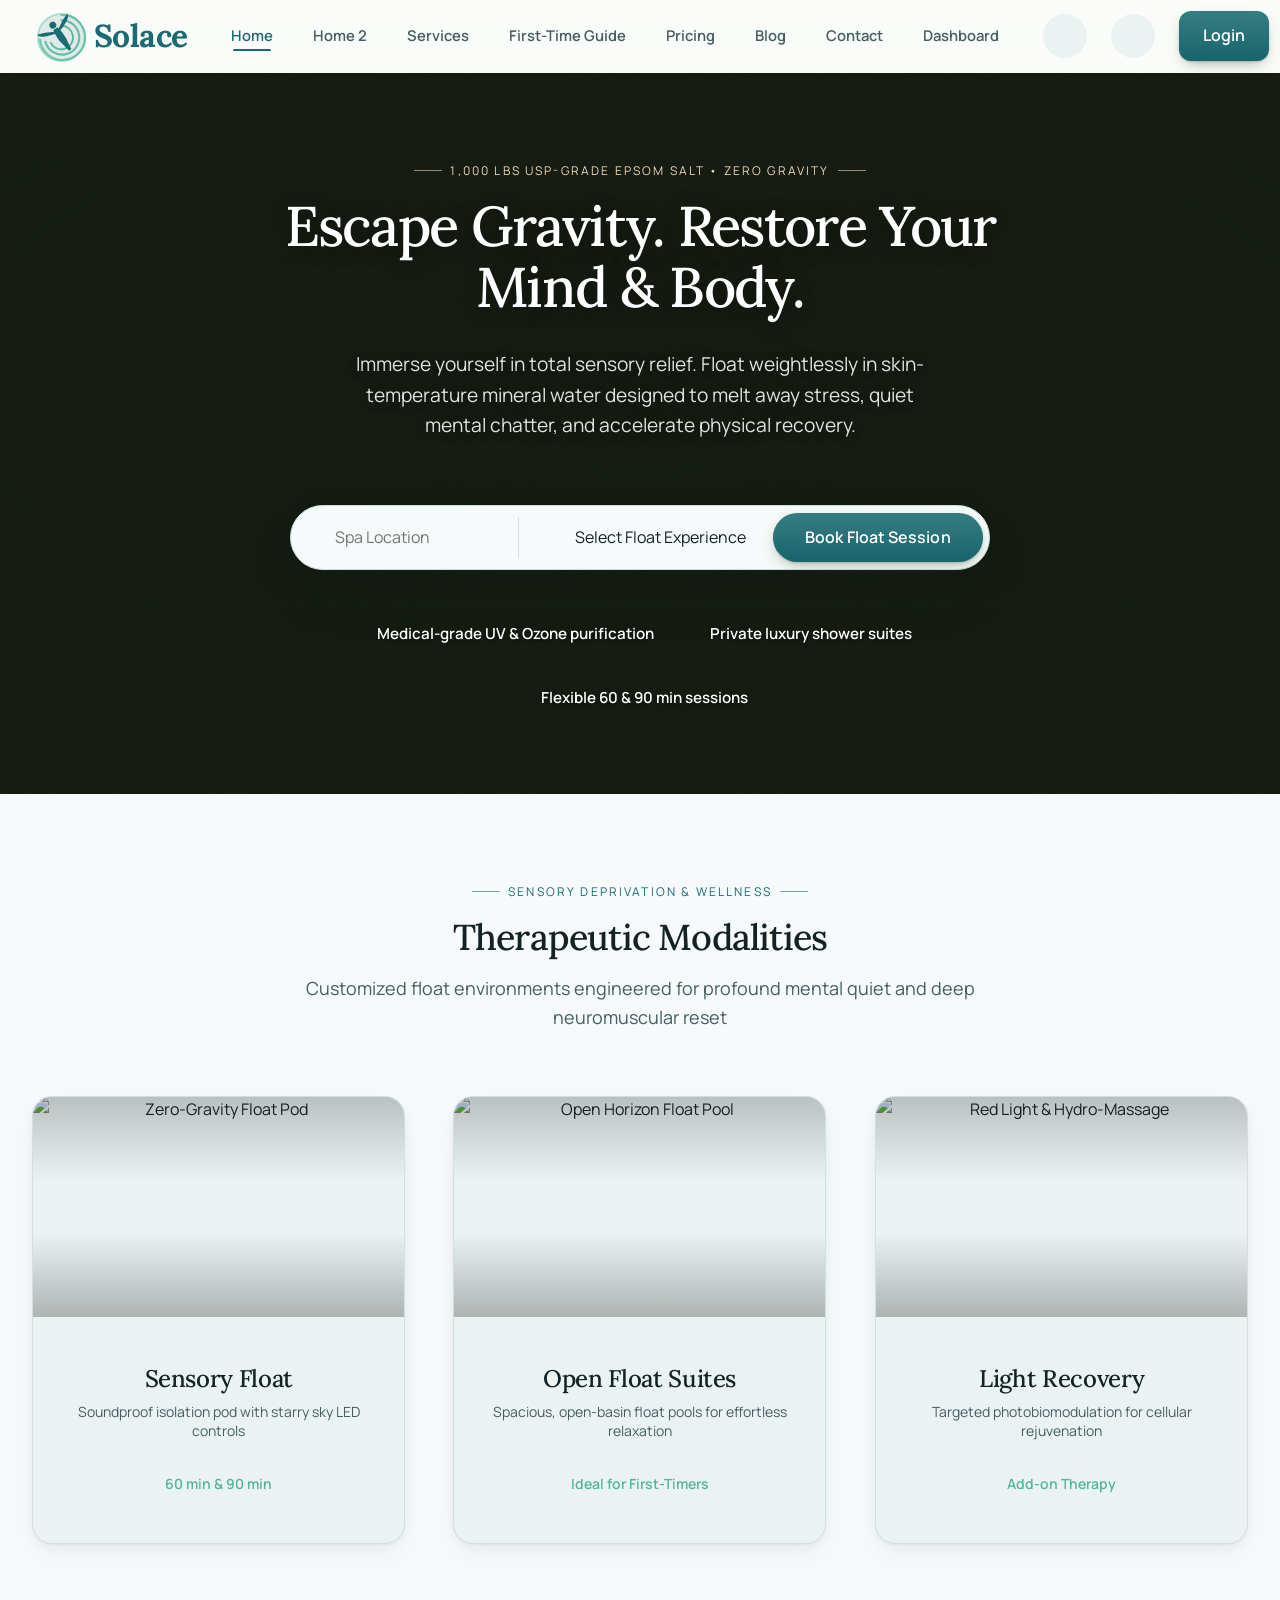
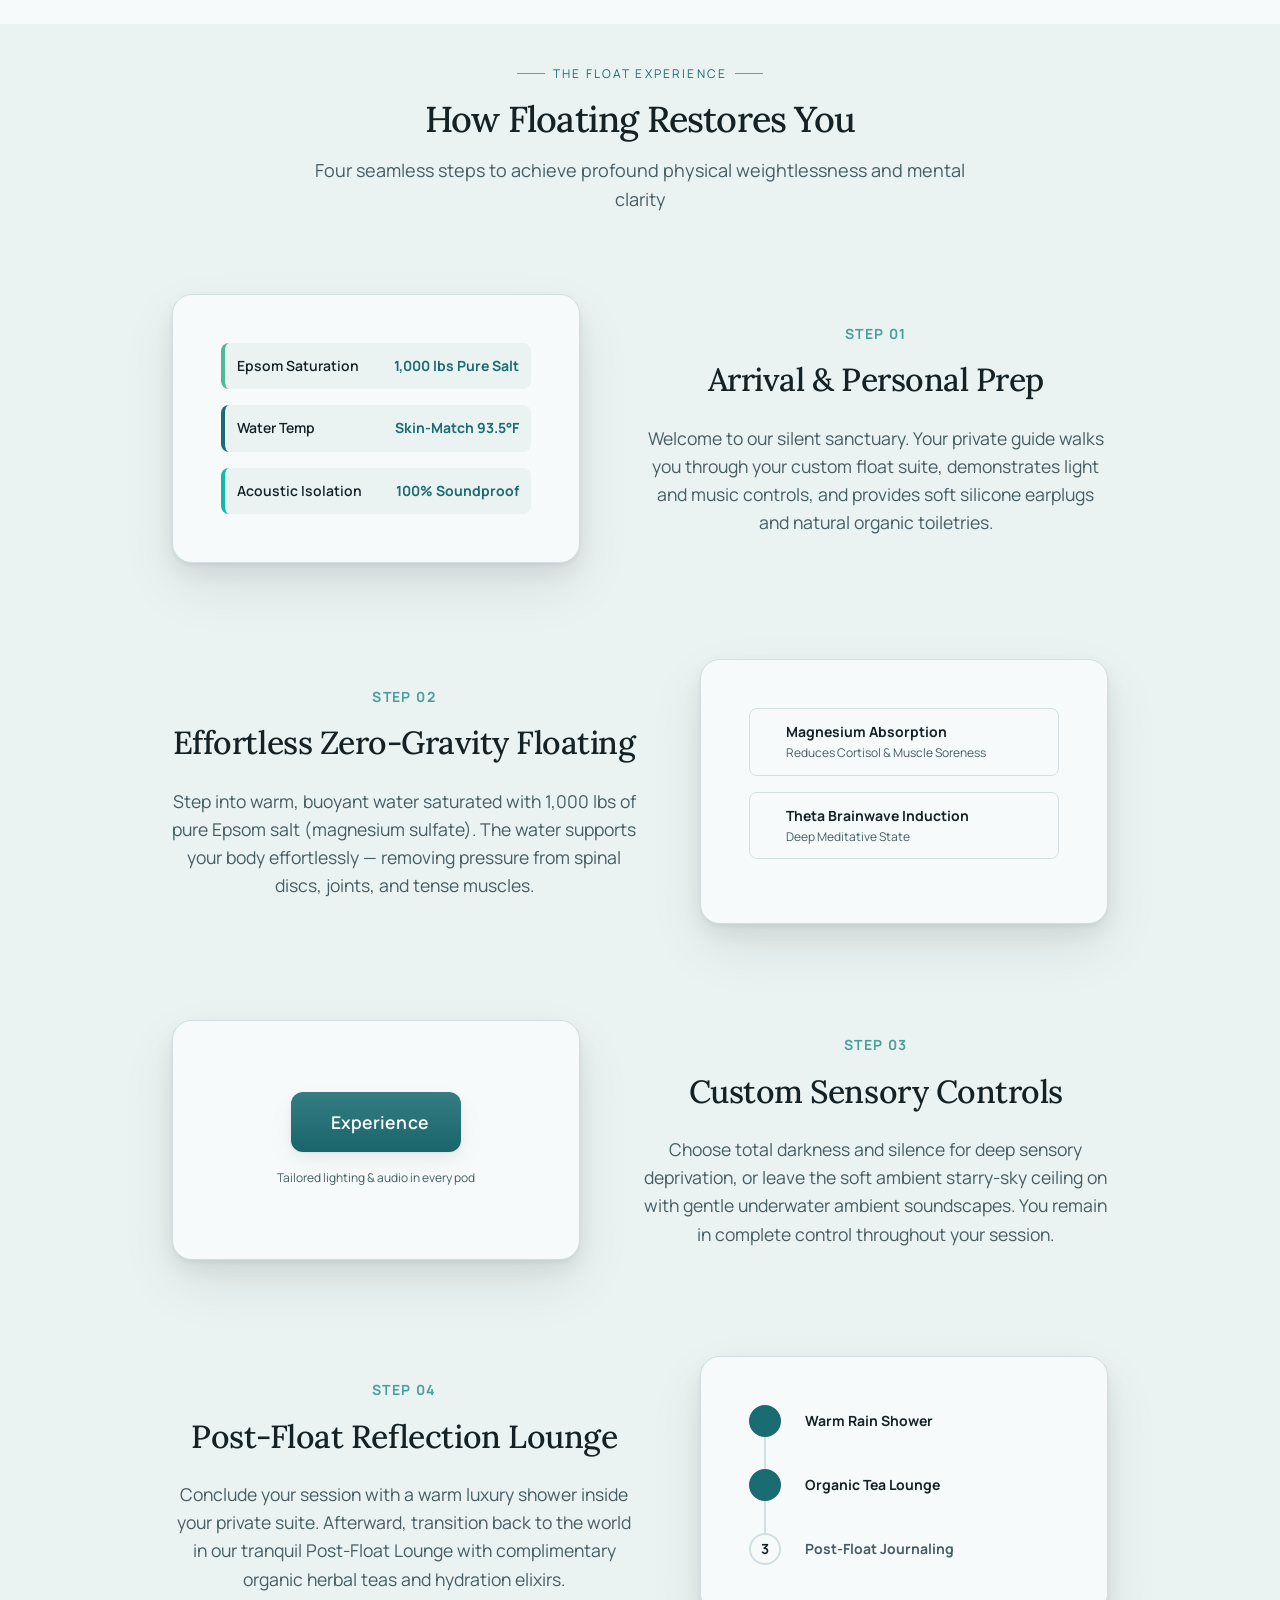
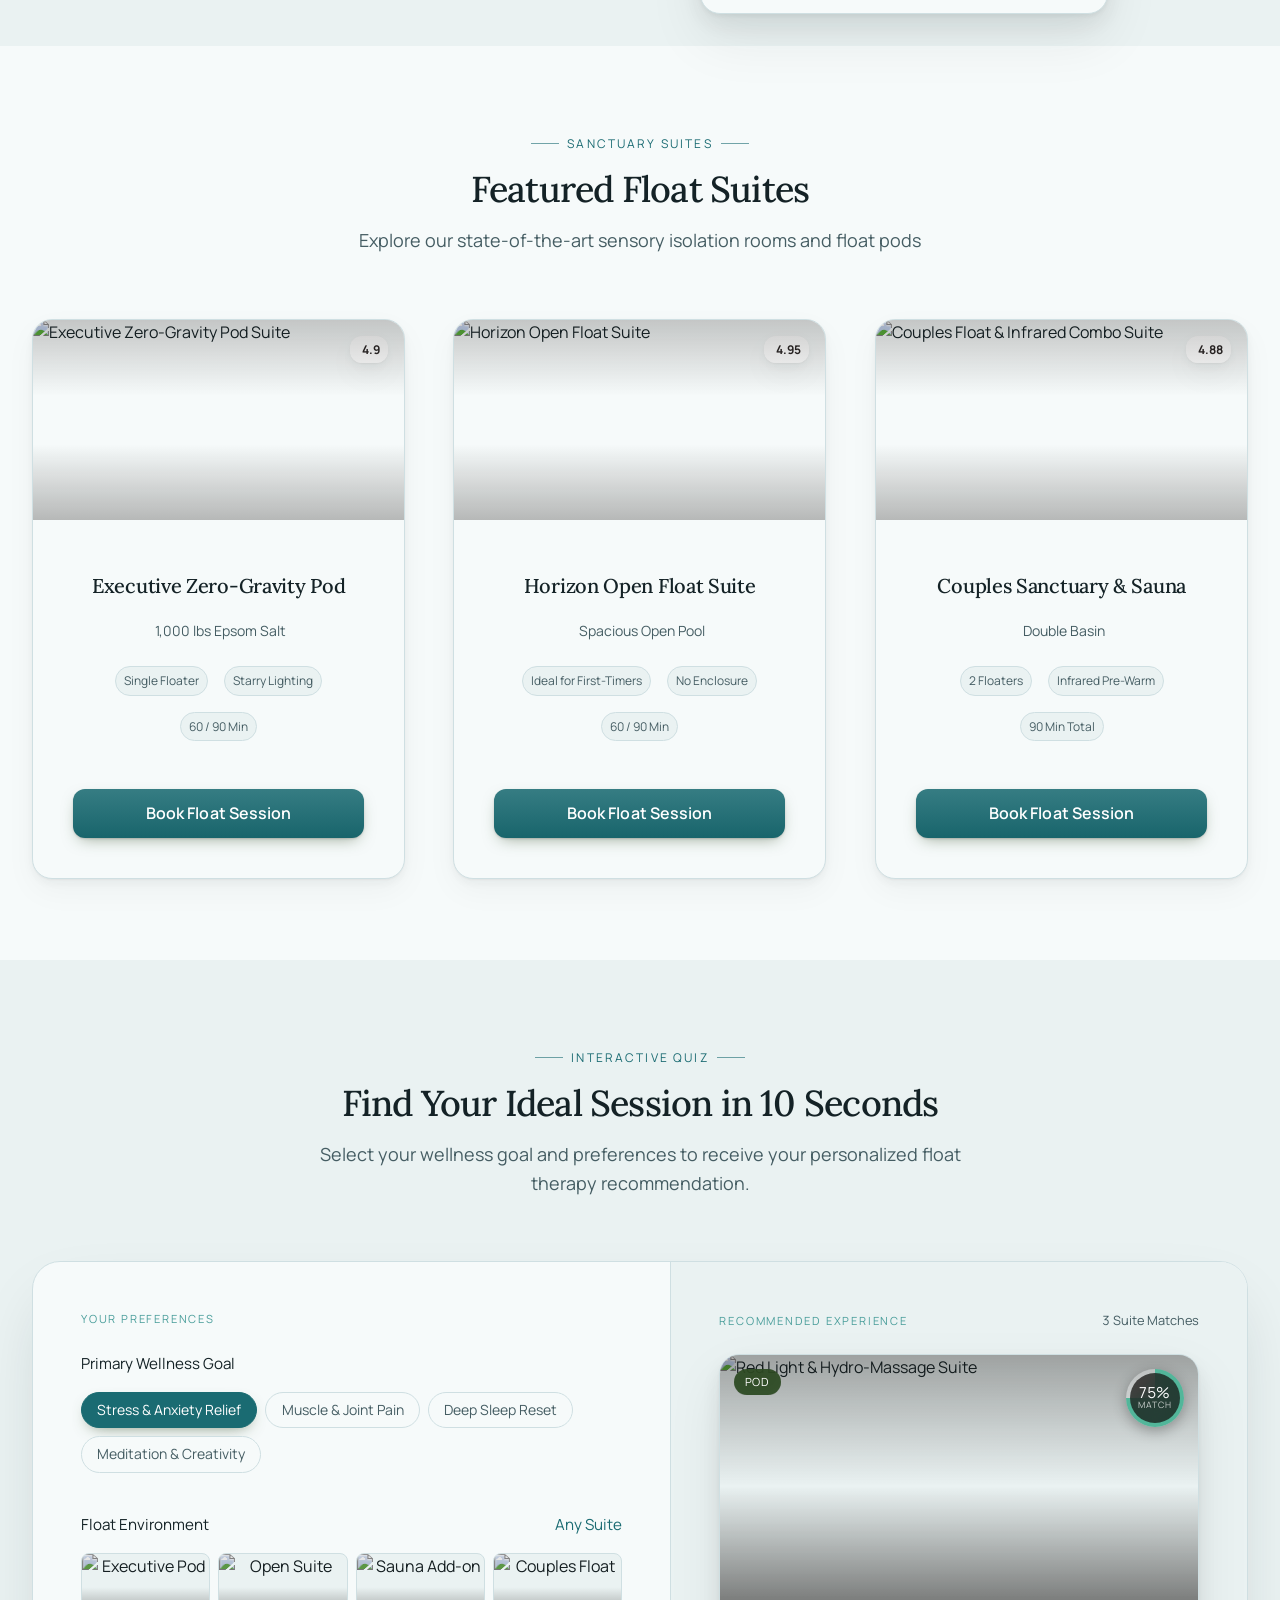
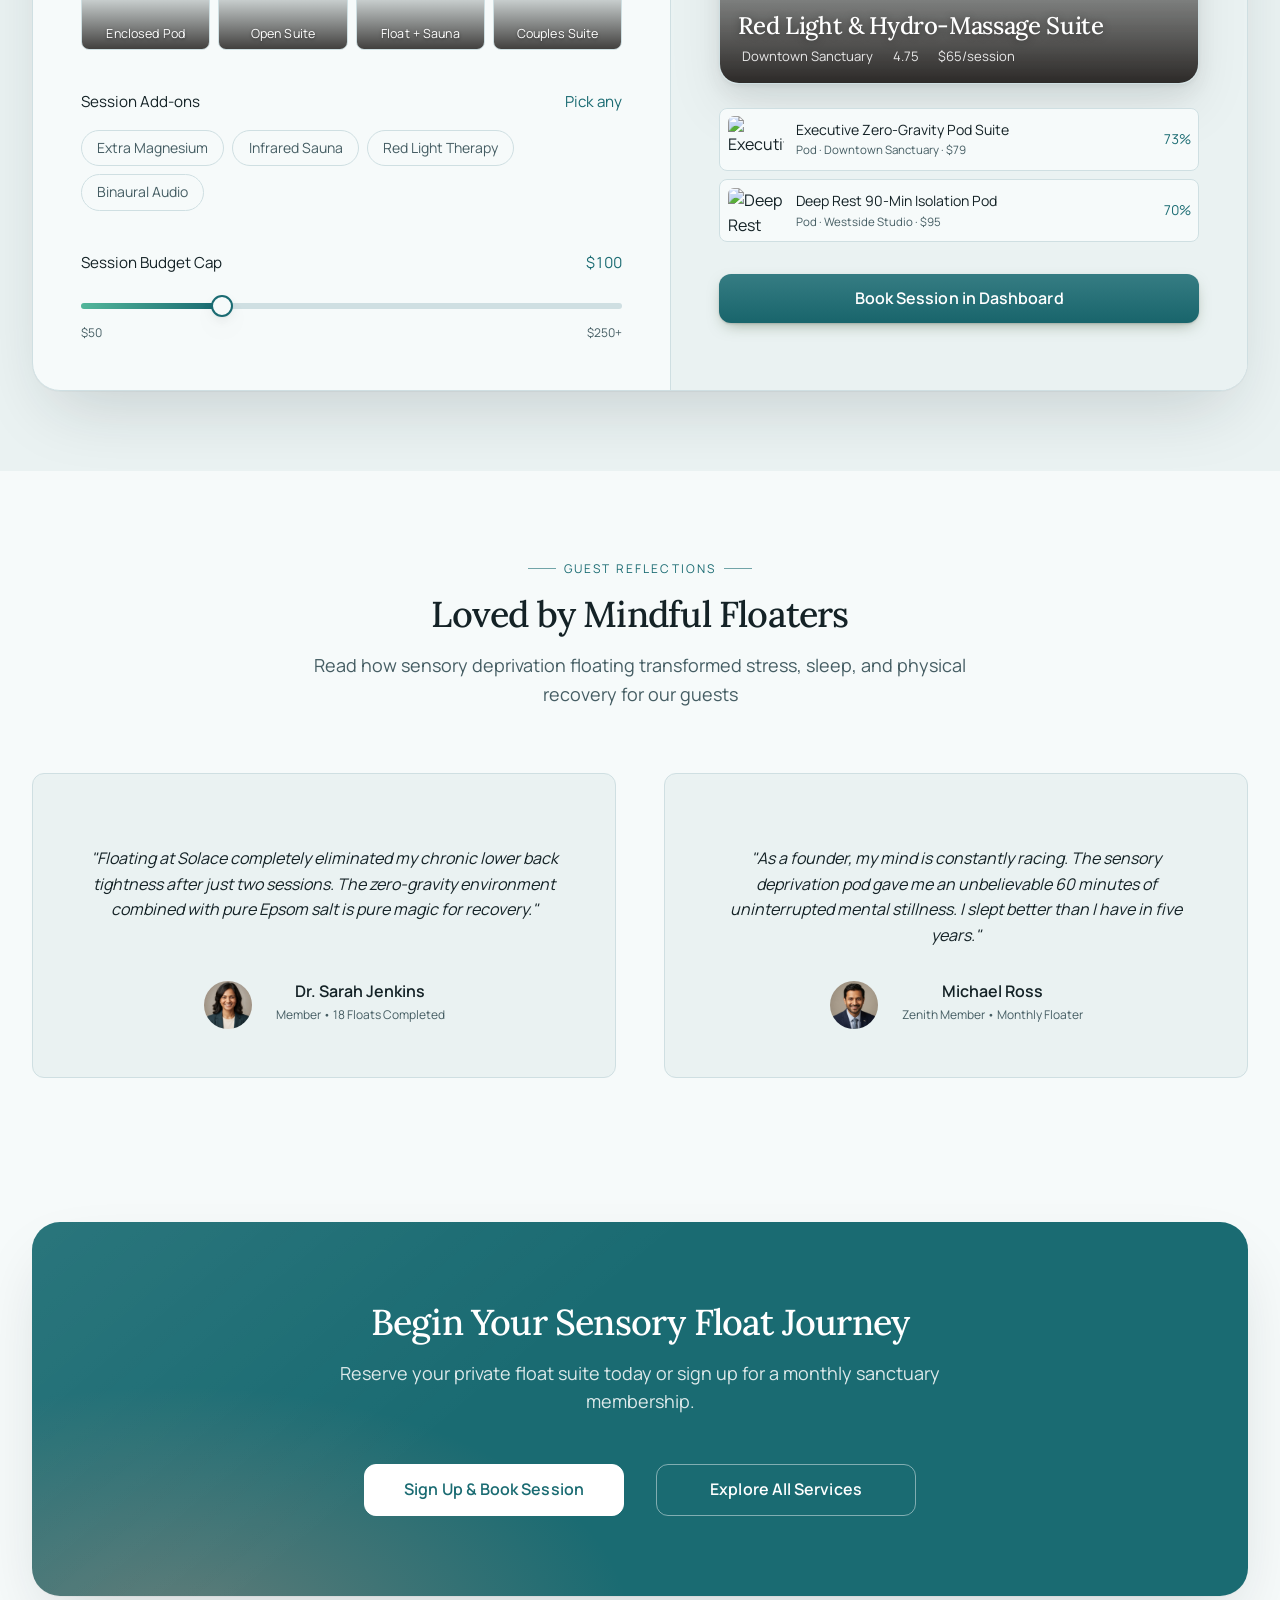
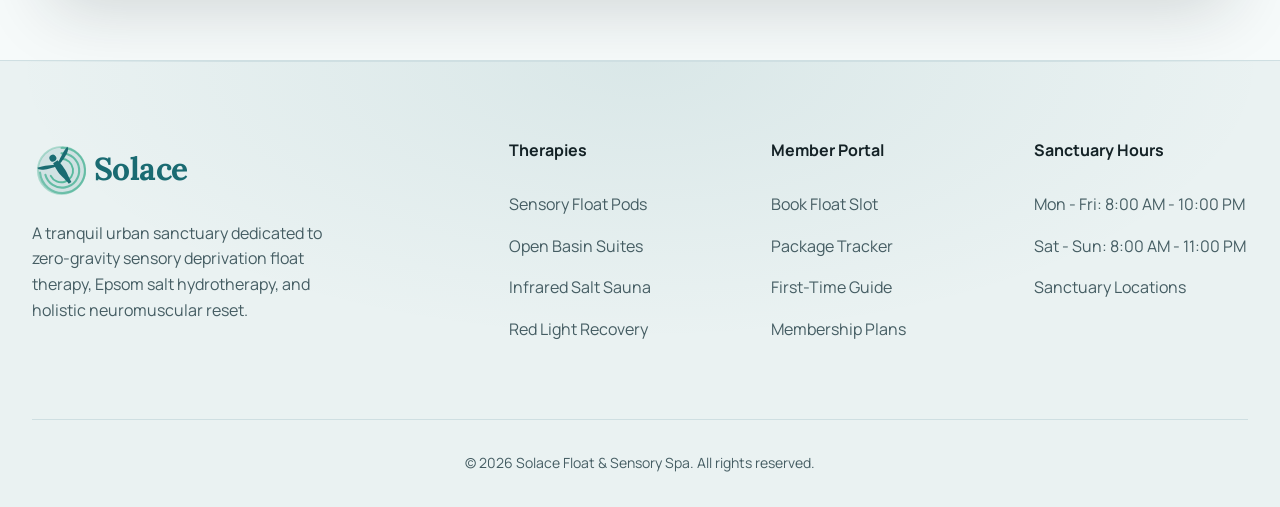
==== commit 0b9376bf: "U" ====
--- a/index.html
+++ b/index.html
@@ -22,22 +22,31 @@
     <header class="navbar">
         <div class="container navbar-container">
             <a href="index.html" class="navbar-brand">
-                <svg class="brand-logo" viewBox="0 0 200 60" preserveAspectRatio="xMinYMid meet" role="img" aria-label="Solace">
+                <svg class="brand-logo" viewBox="0 0 200 60" preserveAspectRatio="xMinYMid meet" role="img"
+                    aria-label="Solace">
                     <title>Solace</title>
                     <g transform="translate(4, 4) scale(1.15)">
-                        <circle cx="24" cy="24" r="22" fill="#1A6B72" opacity="0.12"/>
-                        <circle cx="24" cy="24" r="22" fill="none" stroke="#52B69A" stroke-width="1.8" opacity="0.4"/>
-                        <path d="M 24 3 A 21 21 0 1 1 4 26" fill="none" stroke="#52B69A" stroke-width="2" stroke-linecap="round" opacity="0.75"/>
-                        <path d="M 24 8 A 16 16 0 1 1 9 28" fill="none" stroke="#52B69A" stroke-width="2" stroke-linecap="round" opacity="0.85"/>
-                        <path d="M 24 13 A 11 11 0 1 1 14 29" fill="none" stroke="#52B69A" stroke-width="1.8" stroke-linecap="round" opacity="0.95"/>
+                        <circle cx="24" cy="24" r="22" fill="#1A6B72" opacity="0.12" />
+                        <circle cx="24" cy="24" r="22" fill="none" stroke="#52B69A" stroke-width="1.8" opacity="0.4" />
+                        <path d="M 24 3 A 21 21 0 1 1 4 26" fill="none" stroke="#52B69A" stroke-width="2"
+                            stroke-linecap="round" opacity="0.75" />
+                        <path d="M 24 8 A 16 16 0 1 1 9 28" fill="none" stroke="#52B69A" stroke-width="2"
+                            stroke-linecap="round" opacity="0.85" />
+                        <path d="M 24 13 A 11 11 0 1 1 14 29" fill="none" stroke="#52B69A" stroke-width="1.8"
+                            stroke-linecap="round" opacity="0.95" />
                         <g transform="translate(24, 24) rotate(-35) translate(-24, -24)">
-                            <circle cx="24" cy="10" r="3.2" fill="#1A6B72"/>
-                            <path d="M 21.5 14 C 21.5 14 20 22 21 28 C 22 33 22.5 38 22.5 38 L 25.5 38 C 25.5 38 26 33 27 28 C 28 22 26.5 14 26.5 14 Z" fill="#1A6B72"/>
-                            <path d="M 22 16 C 17 13 11 10 7 9 C 6.5 10.5 8 12.5 12 14.5 C 16 16.5 21.5 18 21.5 18 Z" fill="#1A6B72"/>
-                            <path d="M 26 16 C 31 13 37 10 41 9 C 41.5 10.5 40 12.5 36 14.5 C 32 16.5 26.5 18 26.5 18 Z" fill="#1A6B72"/>
+                            <circle cx="24" cy="10" r="3.2" fill="#1A6B72" />
+                            <path
+                                d="M 21.5 14 C 21.5 14 20 22 21 28 C 22 33 22.5 38 22.5 38 L 25.5 38 C 25.5 38 26 33 27 28 C 28 22 26.5 14 26.5 14 Z"
+                                fill="#1A6B72" />
+                            <path d="M 22 16 C 17 13 11 10 7 9 C 6.5 10.5 8 12.5 12 14.5 C 16 16.5 21.5 18 21.5 18 Z"
+                                fill="#1A6B72" />
+                            <path d="M 26 16 C 31 13 37 10 41 9 C 41.5 10.5 40 12.5 36 14.5 C 32 16.5 26.5 18 26.5 18 Z"
+                                fill="#1A6B72" />
                         </g>
                     </g>
-                    <text class="brand-text" x="66" y="42" font-family="'Lora','Georgia',serif" font-weight="700" font-size="34" letter-spacing="-0.5" fill="currentColor">Solace</text>
+                    <text class="brand-text" x="66" y="42" font-family="'Lora','Georgia',serif" font-weight="700"
+                        font-size="34" letter-spacing="-0.5" fill="currentColor">Solace</text>
                 </svg>
             </a>
 
@@ -45,9 +54,9 @@
                 <ul class="navbar-nav">
                     <li><a href="index.html" class="nav-link active">Home</a></li>
                     <li><a href="home2.html" class="nav-link">Home 2</a></li>
-                    <li><a href="browse-schools.html" class="nav-link">Services</a></li>
-                    <li><a href="about.html" class="nav-link">First-Time Guide</a></li>
-                    <li><a href="application-detail.html" class="nav-link">Pricing</a></li>
+                    <li><a href="services.html" class="nav-link">Services</a></li>
+                    <li><a href="first-time-guide.html" class="nav-link">First-Time Guide</a></li>
+                    <li><a href="pricing.html" class="nav-link">Pricing</a></li>
                     <li><a href="blog.html" class="nav-link">Blog</a></li>
                     <li><a href="contact.html" class="nav-link">Contact</a></li>
                     <li><a href="parent-dashboard.html" class="nav-link">Dashboard</a></li>
@@ -75,22 +84,31 @@
     <div class="mobile-drawer" id="mobileDrawer">
         <div class="drawer-header">
             <a href="index.html" class="navbar-brand">
-                <svg class="brand-logo" viewBox="0 0 180 56" preserveAspectRatio="xMinYMid meet" role="img" aria-label="Solace">
+                <svg class="brand-logo" viewBox="0 0 180 56" preserveAspectRatio="xMinYMid meet" role="img"
+                    aria-label="Solace">
                     <title>Solace</title>
                     <g transform="translate(2, 2) scale(1.05)">
-                        <circle cx="24" cy="24" r="22" fill="#1A6B72" opacity="0.12"/>
-                        <circle cx="24" cy="24" r="22" fill="none" stroke="#52B69A" stroke-width="1.8" opacity="0.4"/>
-                        <path d="M 24 3 A 21 21 0 1 1 4 26" fill="none" stroke="#52B69A" stroke-width="2" stroke-linecap="round" opacity="0.75"/>
-                        <path d="M 24 8 A 16 16 0 1 1 9 28" fill="none" stroke="#52B69A" stroke-width="2" stroke-linecap="round" opacity="0.85"/>
-                        <path d="M 24 13 A 11 11 0 1 1 14 29" fill="none" stroke="#52B69A" stroke-width="1.8" stroke-linecap="round" opacity="0.95"/>
+                        <circle cx="24" cy="24" r="22" fill="#1A6B72" opacity="0.12" />
+                        <circle cx="24" cy="24" r="22" fill="none" stroke="#52B69A" stroke-width="1.8" opacity="0.4" />
+                        <path d="M 24 3 A 21 21 0 1 1 4 26" fill="none" stroke="#52B69A" stroke-width="2"
+                            stroke-linecap="round" opacity="0.75" />
+                        <path d="M 24 8 A 16 16 0 1 1 9 28" fill="none" stroke="#52B69A" stroke-width="2"
+                            stroke-linecap="round" opacity="0.85" />
+                        <path d="M 24 13 A 11 11 0 1 1 14 29" fill="none" stroke="#52B69A" stroke-width="1.8"
+                            stroke-linecap="round" opacity="0.95" />
                         <g transform="translate(24, 24) rotate(-35) translate(-24, -24)">
-                            <circle cx="24" cy="10" r="3.2" fill="#1A6B72"/>
-                            <path d="M 21.5 14 C 21.5 14 20 22 21 28 C 22 33 22.5 38 22.5 38 L 25.5 38 C 25.5 38 26 33 27 28 C 28 22 26.5 14 26.5 14 Z" fill="#1A6B72"/>
-                            <path d="M 22 16 C 17 13 11 10 7 9 C 6.5 10.5 8 12.5 12 14.5 C 16 16.5 21.5 18 21.5 18 Z" fill="#1A6B72"/>
-                            <path d="M 26 16 C 31 13 37 10 41 9 C 41.5 10.5 40 12.5 36 14.5 C 32 16.5 26.5 18 26.5 18 Z" fill="#1A6B72"/>
+                            <circle cx="24" cy="10" r="3.2" fill="#1A6B72" />
+                            <path
+                                d="M 21.5 14 C 21.5 14 20 22 21 28 C 22 33 22.5 38 22.5 38 L 25.5 38 C 25.5 38 26 33 27 28 C 28 22 26.5 14 26.5 14 Z"
+                                fill="#1A6B72" />
+                            <path d="M 22 16 C 17 13 11 10 7 9 C 6.5 10.5 8 12.5 12 14.5 C 16 16.5 21.5 18 21.5 18 Z"
+                                fill="#1A6B72" />
+                            <path d="M 26 16 C 31 13 37 10 41 9 C 41.5 10.5 40 12.5 36 14.5 C 32 16.5 26.5 18 26.5 18 Z"
+                                fill="#1A6B72" />
                         </g>
                     </g>
-                    <text class="brand-text" x="62" y="39" font-family="'Lora','Georgia',serif" font-weight="700" font-size="30" letter-spacing="-0.5" fill="currentColor">Solace</text>
+                    <text class="brand-text" x="62" y="39" font-family="'Lora','Georgia',serif" font-weight="700"
+                        font-size="30" letter-spacing="-0.5" fill="currentColor">Solace</text>
                 </svg>
             </a>
             <button class="drawer-close" aria-label="Close Menu">
@@ -100,9 +118,9 @@
         <nav class="drawer-nav">
             <a href="index.html" class="nav-link active">Home</a>
             <a href="home2.html" class="nav-link">Home 2</a>
-            <a href="browse-schools.html" class="nav-link">Services</a>
-            <a href="about.html" class="nav-link">First-Time Guide</a>
-            <a href="application-detail.html" class="nav-link">Pricing</a>
+            <a href="services.html" class="nav-link">Services</a>
+            <a href="first-time-guide.html" class="nav-link">First-Time Guide</a>
+            <a href="pricing.html" class="nav-link">Pricing</a>
             <a href="blog.html" class="nav-link">Blog</a>
             <a href="contact.html" class="nav-link">Contact</a>
             <a href="parent-dashboard.html" class="nav-link">Dashboard</a>
@@ -124,12 +142,15 @@
     <main>
         <!-- Hero Section -->
         <section class="hero-bg is-centered"
-            style="--hero-image: url('https://images.unsplash.com/photo-1544161515-4ab6ce6db874?auto=format&fit=crop&w=2000&q=80'); text-align: center;">
+            style="--hero-image: url('https://dynamic-media-cdn.tripadvisor.com/media/photo-o/2f/9f/98/08/lobby-registration-and.jpg?w=1100&h=1100&s=1'); text-align: center;">
             <div class="container">
                 <div class="hero-bg-inner">
                     <span class="eyebrow eyebrow-center">1,000 LBS USP-GRADE EPSOM SALT • ZERO GRAVITY</span>
-                    <h1 style="max-width: 800px; margin: 0 auto var(--space-4);">Escape Gravity. Restore Your Mind & Body.</h1>
-                    <p class="hero-lead" style="max-width: 600px; margin: 0 auto var(--space-8);">Immerse yourself in total sensory relief. Float weightlessly in skin-temperature mineral water designed to melt away stress, quiet mental chatter, and accelerate physical recovery.
+                    <h1 style="max-width: 800px; margin: 0 auto var(--space-4);">Escape Gravity. Restore Your Mind &
+                        Body.</h1>
+                    <p class="hero-lead" style="max-width: 600px; margin: 0 auto var(--space-8);">Immerse yourself in
+                        total sensory relief. Float weightlessly in skin-temperature mineral water designed to melt away
+                        stress, quiet mental chatter, and accelerate physical recovery.
                     </p>
 
                     <!-- Search / Session Finder Bar -->
@@ -137,7 +158,7 @@
                         <div class="hero-search-field location">
                             <i class="ph ph-map-pin"
                                 style="color: var(--color-text-secondary); font-size: 1.25rem;"></i>
-                            <input type="text" placeholder="Select Spa Sanctuary Location">
+                            <input type="text" placeholder="Spa Location">
                         </div>
                         <div class="hero-search-field">
                             <i class="ph ph-drop" style="color: var(--color-text-secondary); font-size: 1.25rem;"></i>
@@ -149,13 +170,20 @@
                                 <option value="sauna">Float + Infrared Sauna Combo</option>
                             </select>
                         </div>
-                        <a href="parent-dashboard.html" class="btn btn-primary btn-search" style="display: flex; align-items: center; justify-content: center; text-decoration: none;">Book Float Session</a>
+                        <a href="parent-dashboard.html" class="btn btn-primary btn-search"
+                            style="display: flex; align-items: center; justify-content: center; text-decoration: none;">Book
+                            Float Session</a>
                     </div>
 
                     <div class="hero-trust">
                         <span><i class="ph-fill ph-check-circle"></i> Medical-grade UV & Ozone purification</span>
                         <span><i class="ph-fill ph-shield-check"></i> Private luxury shower suites</span>
                         <span><i class="ph-fill ph-clock"></i> Flexible 60 & 90 min sessions</span>
+                    </div>
+
+                    <div class="hero-mobile-img">
+                        <img src="https://dynamic-media-cdn.tripadvisor.com/media/photo-o/2f/9f/98/08/lobby-registration-and.jpg?w=1100&h=1100&s=1"
+                            alt="Solace Float Spa Sanctuary">
                     </div>
                 </div>
             </div>
@@ -167,24 +195,27 @@
                 <div class="section-header">
                     <span class="eyebrow">Sensory Deprivation & Wellness</span>
                     <h2>Therapeutic Modalities</h2>
-                    <p class="subtext">Customized float environments engineered for profound mental quiet and deep neuromuscular reset</p>
-                </div>
-                <div class="board-card-grid grid-4">
+                    <p class="subtext">Customized float environments engineered for profound mental quiet and deep
+                        neuromuscular reset</p>
+                </div>
+                <div class="board-card-grid grid-3">
                     <!-- Therapy 1 -->
-                    <a href="browse-schools.html" class="board-card">
+                    <a href="services.html" class="board-card">
                         <div class="board-card-image-wrapper">
-                            <img src="https://images.unsplash.com/photo-1519823551278-64ac92734fb1?auto=format&fit=crop&w=800&q=80" alt="Zero-Gravity Float Pod">
+                            <img src="https://encrypted-tbn0.gstatic.com/images?q=tbn:ANd9GcTQRiQhAffKjUCTbUqu8KueZGSECyQUVZUm2o1uUqQYoJsLN-pjNtzeYko&s=10"
+                                alt="Zero-Gravity Float Pod">
                         </div>
                         <div class="board-card-content">
-                            <h3>Sensory Float Pods</h3>
+                            <h3>Sensory Float</h3>
                             <p>Soundproof isolation pod with starry sky LED controls</p>
                             <span>60 min &amp; 90 min</span>
                         </div>
                     </a>
                     <!-- Therapy 2 -->
-                    <a href="browse-schools.html" class="board-card">
+                    <a href="services.html" class="board-card">
                         <div class="board-card-image-wrapper">
-                            <img src="https://images.unsplash.com/photo-1507652313519-d4e9174996dd?auto=format&fit=crop&w=800&q=80" alt="Open Horizon Float Pool">
+                            <img src="https://images.squarespace-cdn.com/content/v1/61f9c3e9468e396b8c21d87f/1692058264991-UN4S10OTD2VBFP4400R9/CC_OCT22_60.jpg"
+                                alt="Open Horizon Float Pool">
                         </div>
                         <div class="board-card-content">
                             <h3>Open Float Suites</h3>
@@ -192,24 +223,15 @@
                             <span>Ideal for First-Timers</span>
                         </div>
                     </a>
-                    <!-- Therapy 3 -->
-                    <a href="browse-schools.html" class="board-card">
+
+                    <!-- Therapy 4 -->
+                    <a href="services.html" class="board-card">
                         <div class="board-card-image-wrapper">
-                            <img src="https://images.unsplash.com/photo-1540555700478-4be289fbecef?auto=format&fit=crop&w=800&q=80" alt="Infrared Sauna Sanctuary">
+                            <img src="https://cloud9.spa/wp-content/uploads/2026/07/cloud9-red-light-therapy-massage.jpeg"
+                                alt="Red Light & Hydro-Massage">
                         </div>
                         <div class="board-card-content">
-                            <h3>Infrared Salt Sauna</h3>
-                            <p>Full-spectrum infrared heat combined with halotherapy</p>
-                            <span>Detox &amp; Circulation</span>
-                        </div>
-                    </a>
-                    <!-- Therapy 4 -->
-                    <a href="browse-schools.html" class="board-card">
-                        <div class="board-card-image-wrapper">
-                            <img src="https://images.unsplash.com/photo-1515377905703-c4788e51af15?auto=format&fit=crop&w=800&q=80" alt="Red Light & Hydro-Massage">
-                        </div>
-                        <div class="board-card-content">
-                            <h3>Red Light Recovery</h3>
+                            <h3>Light Recovery</h3>
                             <p>Targeted photobiomodulation for cellular rejuvenation</p>
                             <span>Add-on Therapy</span>
                         </div>
@@ -225,25 +247,30 @@
                 <div class="section-header" style="margin-bottom: var(--space-10);">
                     <span class="eyebrow">The Float Experience</span>
                     <h2>How Floating Restores You</h2>
-                    <p class="subtext">Four seamless steps to achieve profound physical weightlessness and mental clarity</p>
+                    <p class="subtext">Four seamless steps to achieve profound physical weightlessness and mental
+                        clarity</p>
                 </div>
 
                 <div class="timeline-row">
                     <div class="timeline-content">
                         <span class="step-num">Step 01</span>
                         <h3>Arrival & Personal Prep</h3>
-                        <p>Welcome to our silent sanctuary. Your private guide walks you through your custom float suite, demonstrates light and music controls, and provides soft silicone earplugs and natural organic toiletries.</p>
+                        <p>Welcome to our silent sanctuary. Your private guide walks you through your custom float
+                            suite, demonstrates light and music controls, and provides soft silicone earplugs and
+                            natural organic toiletries.</p>
                     </div>
                     <div class="timeline-visual">
                         <div class="mockup-search-filters">
                             <div class="mockup-filter-item"
                                 style="border-left: 4px solid var(--color-brand-secondary);">
                                 <span>Epsom Saturation</span>
-                                <span style="color: var(--color-brand-accent); font-weight: 700;">1,000 lbs Pure Salt</span>
+                                <span style="color: var(--color-brand-accent); font-weight: 700;">1,000 lbs Pure
+                                    Salt</span>
                             </div>
                             <div class="mockup-filter-item" style="border-left: 4px solid var(--color-brand-accent);">
                                 <span>Water Temp</span>
-                                <span style="color: var(--color-brand-accent); font-weight: 700;">Skin-Match 93.5°F</span>
+                                <span style="color: var(--color-brand-accent); font-weight: 700;">Skin-Match
+                                    93.5°F</span>
                             </div>
                             <div class="mockup-filter-item"
                                 style="border-left: 4px solid var(--color-status-shortlist);">
@@ -258,21 +285,25 @@
                     <div class="timeline-content">
                         <span class="step-num">Step 02</span>
                         <h3>Effortless Zero-Gravity Floating</h3>
-                        <p>Step into warm, buoyant water saturated with 1,000 lbs of pure Epsom salt (magnesium sulfate). The water supports your body effortlessly — removing pressure from spinal discs, joints, and tense muscles.</p>
+                        <p>Step into warm, buoyant water saturated with 1,000 lbs of pure Epsom salt (magnesium
+                            sulfate). The water supports your body effortlessly — removing pressure from spinal discs,
+                            joints, and tense muscles.</p>
                     </div>
                     <div class="timeline-visual">
                         <div class="mockup-vault-item">
                             <i class="ph-fill ph-drop"></i>
                             <div>
                                 <div style="font-weight: 700; font-size: 0.875rem;">Magnesium Absorption</div>
-                                <div style="font-size: 0.75rem; color: var(--color-text-secondary);">Reduces Cortisol &amp; Muscle Soreness</div>
+                                <div style="font-size: 0.75rem; color: var(--color-text-secondary);">Reduces Cortisol
+                                    &amp; Muscle Soreness</div>
                             </div>
                         </div>
                         <div class="mockup-vault-item">
                             <i class="ph-fill ph-brain"></i>
                             <div>
                                 <div style="font-weight: 700; font-size: 0.875rem;">Theta Brainwave Induction</div>
-                                <div style="font-size: 0.75rem; color: var(--color-text-secondary);">Deep Meditative State</div>
+                                <div style="font-size: 0.75rem; color: var(--color-text-secondary);">Deep Meditative
+                                    State</div>
                             </div>
                         </div>
                     </div>
@@ -282,12 +313,14 @@
                     <div class="timeline-content">
                         <span class="step-num">Step 03</span>
                         <h3>Custom Sensory Controls</h3>
-                        <p>Choose total darkness and silence for deep sensory deprivation, or leave the soft ambient starry-sky ceiling on with gentle underwater ambient soundscapes. You remain in complete control throughout your session.</p>
+                        <p>Choose total darkness and silence for deep sensory deprivation, or leave the soft ambient
+                            starry-sky ceiling on with gentle underwater ambient soundscapes. You remain in complete
+                            control throughout your session.</p>
                     </div>
                     <div class="timeline-visual" style="align-items: center; justify-content: center;">
                         <button class="btn btn-primary"
                             style="padding: 1rem 2rem; border-radius: var(--radius-soft); font-size: 1.1rem; box-shadow: var(--shadow-soft);">
-                            <i class="ph ph-sparkle"></i> Experience Pure Weightlessness
+                            <i class="ph ph-sparkle"></i> Experience
                         </button>
                         <div
                             style="font-size: 0.75rem; color: var(--color-text-secondary); margin-top: var(--space-2);">
@@ -299,7 +332,9 @@
                     <div class="timeline-content">
                         <span class="step-num">Step 04</span>
                         <h3>Post-Float Reflection Lounge</h3>
-                        <p>Conclude your session with a warm luxury shower inside your private suite. Afterward, transition back to the world in our tranquil Post-Float Lounge with complimentary organic herbal teas and hydration elixirs.</p>
+                        <p>Conclude your session with a warm luxury shower inside your private suite. Afterward,
+                            transition back to the world in our tranquil Post-Float Lounge with complimentary organic
+                            herbal teas and hydration elixirs.</p>
                     </div>
                     <div class="timeline-visual">
                         <div class="mockup-timeline-track">
@@ -334,15 +369,16 @@
                     <!-- Suite 1 -->
                     <div class="school-featured-card">
                         <div class="school-img-wrapper">
-                            <img src="https://images.unsplash.com/photo-1544161515-4ab6ce6db874?auto=format&fit=crop&w=1000&q=80" alt="Executive Zero-Gravity Pod Suite">
-                            <span class="school-badge-board">ISOLATION POD</span>
-                            <span class="school-badge-rating"><i class="ph-fill ph-star" style="color: #F59E0B;"></i> 4.9</span>
+                            <img src="https://www.badbacks.com.au/wp-content/uploads/2015/01/webpc-600-610_matteblack-saddle_supreme_profile-zg_model_inroom.jpg"
+                                alt="Executive Zero-Gravity Pod Suite">
+                            <span class="school-badge-rating"><i class="ph-fill ph-star" style="color: #F59E0B;"></i>
+                                4.9</span>
                         </div>
                         <div class="school-details-content">
                             <div>
                                 <h3>Executive Zero-Gravity Pod</h3>
                                 <div class="school-loc-desc">
-                                    <i class="ph ph-drop"></i> <span>1,000 lbs Epsom Salt • Private Rain Shower</span>
+                                    <i class="ph ph-drop"></i> <span>1,000 lbs Epsom Salt</span>
                                 </div>
                                 <div class="school-info-tags">
                                     <span>Single Floater</span>
@@ -357,15 +393,16 @@
                     <!-- Suite 2 -->
                     <div class="school-featured-card">
                         <div class="school-img-wrapper">
-                            <img src="https://images.unsplash.com/photo-1507652313519-d4e9174996dd?auto=format&fit=crop&w=1000&q=80" alt="Horizon Open Float Suite">
-                            <span class="school-badge-board">OPEN BASIN SUITE</span>
-                            <span class="school-badge-rating"><i class="ph-fill ph-star" style="color: #F59E0B;"></i> 4.95</span>
+                            <img src="https://floatspa.com/wp-content/uploads/2020/04/Float-tank-Soulex-1024x681.jpg"
+                                alt="Horizon Open Float Suite">
+                            <span class="school-badge-rating"><i class="ph-fill ph-star" style="color: #F59E0B;"></i>
+                                4.95</span>
                         </div>
                         <div class="school-details-content">
                             <div>
                                 <h3>Horizon Open Float Suite</h3>
                                 <div class="school-loc-desc">
-                                    <i class="ph ph-drop"></i> <span>Spacious Open Pool • High Ceilings</span>
+                                    <i class="ph ph-drop"></i> <span>Spacious Open Pool</span>
                                 </div>
                                 <div class="school-info-tags">
                                     <span>Ideal for First-Timers</span>
@@ -380,15 +417,16 @@
                     <!-- Suite 3 -->
                     <div class="school-featured-card">
                         <div class="school-img-wrapper">
-                            <img src="https://images.unsplash.com/photo-1540555700478-4be289fbecef?auto=format&fit=crop&w=1000&q=80" alt="Couples Float & Infrared Combo Suite">
-                            <span class="school-badge-board">COUPLES &amp; COMBO</span>
-                            <span class="school-badge-rating"><i class="ph-fill ph-star" style="color: #F59E0B;"></i> 4.88</span>
+                            <img src="https://static.wixstatic.com/media/f8ac2b_1d6b50c2ef5f4309b5b0f1383974bb81~mv2.jpg/v1/fill/w_2500,h_1667,al_c/f8ac2b_1d6b50c2ef5f4309b5b0f1383974bb81~mv2.jpg"
+                                alt="Couples Float & Infrared Combo Suite">
+                            <span class="school-badge-rating"><i class="ph-fill ph-star" style="color: #F59E0B;"></i>
+                                4.88</span>
                         </div>
                         <div class="school-details-content">
                             <div>
                                 <h3>Couples Sanctuary &amp; Sauna</h3>
                                 <div class="school-loc-desc">
-                                    <i class="ph ph-drop"></i> <span>Double Basin • Full Spectrum Infrared</span>
+                                    <i class="ph ph-drop"></i> <span>Double Basin</span>
                                 </div>
                                 <div class="school-info-tags">
                                     <span>2 Floaters</span>
@@ -411,7 +449,8 @@
                 <div class="section-header">
                     <span class="eyebrow">Interactive Quiz</span>
                     <h2>Find Your Ideal Session in 10 Seconds</h2>
-                    <p class="subtext">Select your wellness goal and preferences to receive your personalized float therapy recommendation.</p>
+                    <p class="subtext">Select your wellness goal and preferences to receive your personalized float
+                        therapy recommendation.</p>
                 </div>
 
                 <div class="interactive-shell" id="matchFinder">
@@ -424,10 +463,14 @@
                                 <span>Primary Wellness Goal</span>
                             </div>
                             <div class="chip-row" data-group="grade" data-mode="single">
-                                <button type="button" class="chip" aria-pressed="true" data-value="early">Stress &amp; Anxiety Relief</button>
-                                <button type="button" class="chip" aria-pressed="false" data-value="primary">Muscle &amp; Joint Pain</button>
-                                <button type="button" class="chip" aria-pressed="false" data-value="middle">Deep Sleep Reset</button>
-                                <button type="button" class="chip" aria-pressed="false" data-value="senior">Meditation &amp; Creativity</button>
+                                <button type="button" class="chip" aria-pressed="true" data-value="early">Stress &amp;
+                                    Anxiety Relief</button>
+                                <button type="button" class="chip" aria-pressed="false" data-value="primary">Muscle
+                                    &amp; Joint Pain</button>
+                                <button type="button" class="chip" aria-pressed="false" data-value="middle">Deep Sleep
+                                    Reset</button>
+                                <button type="button" class="chip" aria-pressed="false" data-value="senior">Meditation
+                                    &amp; Creativity</button>
                             </div>
                         </div>
 
@@ -438,22 +481,26 @@
                             </div>
                             <div class="board-picker" data-group="board" data-mode="multi">
                                 <button type="button" class="board-tile" aria-pressed="false" data-value="Pod">
-                                    <img src="https://images.unsplash.com/photo-1519823551278-64ac92734fb1?auto=format&fit=crop&w=400&q=80" alt="Executive Pod" loading="lazy">
+                                    <img src="https://encrypted-tbn0.gstatic.com/images?q=tbn:ANd9GcSSnIp2KinGKVrkS7hCYgNoc4ucd8crDT3j8LyUgh7XaCR5MDpNKBd2F1cW&s=10"
+                                        alt="Executive Pod" loading="lazy">
                                     <span class="board-tile-label">Enclosed Pod</span>
                                     <span class="board-tile-check"><i class="ph-fill ph-check-circle"></i></span>
                                 </button>
                                 <button type="button" class="board-tile" aria-pressed="false" data-value="Open">
-                                    <img src="https://images.unsplash.com/photo-1507652313519-d4e9174996dd?auto=format&fit=crop&w=400&q=80" alt="Open Suite" loading="lazy">
+                                    <img src="https://encrypted-tbn0.gstatic.com/images?q=tbn:ANd9GcTJDWLpagyS-eVX3pFr6TwknkTSjTlTak5DrPC4WsHy97mZy1CVEoL3H5A&s=10"
+                                        alt="Open Suite" loading="lazy">
                                     <span class="board-tile-label">Open Suite</span>
                                     <span class="board-tile-check"><i class="ph-fill ph-check-circle"></i></span>
                                 </button>
                                 <button type="button" class="board-tile" aria-pressed="false" data-value="Sauna">
-                                    <img src="https://images.unsplash.com/photo-1540555700478-4be289fbecef?auto=format&fit=crop&w=400&q=80" alt="Sauna Add-on" loading="lazy">
+                                    <img src="https://encrypted-tbn0.gstatic.com/images?q=tbn:ANd9GcSYopyJWHnGdoqsOj6gE6lrkLElVwOx9kJbni4bmvtan1NvXKUUTUU3gwI&s=10"
+                                        alt="Sauna Add-on" loading="lazy">
                                     <span class="board-tile-label">Float + Sauna</span>
                                     <span class="board-tile-check"><i class="ph-fill ph-check-circle"></i></span>
                                 </button>
                                 <button type="button" class="board-tile" aria-pressed="false" data-value="Couples">
-                                    <img src="https://images.unsplash.com/photo-1596178065887-1198b6148b2b?auto=format&fit=crop&w=400&q=80" alt="Couples Float" loading="lazy">
+                                    <img src="https://encrypted-tbn0.gstatic.com/images?q=tbn:ANd9GcTJFtBospuU84t-QkBkabX0HkXBDmF_GrHbpSToBehJydpcR3uAYX5v_sE&s=10"
+                                        alt="Couples Float" loading="lazy">
                                     <span class="board-tile-label">Couples Suite</span>
                                     <span class="board-tile-check"><i class="ph-fill ph-check-circle"></i></span>
                                 </button>
@@ -515,7 +562,8 @@
                 <div class="section-header">
                     <span class="eyebrow">Guest Reflections</span>
                     <h2>Loved by Mindful Floaters</h2>
-                    <p class="subtext">Read how sensory deprivation floating transformed stress, sleep, and physical recovery for our guests</p>
+                    <p class="subtext">Read how sensory deprivation floating transformed stress, sleep, and physical
+                        recovery for our guests</p>
                 </div>
                 <div
                     style="display: grid; grid-template-columns: repeat(auto-fit, minmax(300px, 1fr)); gap: var(--space-6);">
@@ -527,7 +575,9 @@
                                 class="ph-fill ph-star"></i><i class="ph-fill ph-star"></i><i
                                 class="ph-fill ph-star"></i>
                         </div>
-                        <p style="font-style: italic; margin-bottom: var(--space-4);">"Floating at Solace completely eliminated my chronic lower back tightness after just two sessions. The zero-gravity environment combined with pure Epsom salt is pure magic for recovery."</p>
+                        <p style="font-style: italic; margin-bottom: var(--space-4);">"Floating at Solace completely
+                            eliminated my chronic lower back tightness after just two sessions. The zero-gravity
+                            environment combined with pure Epsom salt is pure magic for recovery."</p>
                         <div
                             style="display: flex; align-items: center; justify-content: center; gap: var(--space-3); margin-top: auto;">
                             <div
@@ -537,7 +587,8 @@
                             </div>
                             <div>
                                 <h5 style="margin-bottom: 0;">Dr. Sarah Jenkins</h5>
-                                <span style="font-size: 0.75rem; color: var(--color-text-secondary);">Member • 18 Floats Completed</span>
+                                <span style="font-size: 0.75rem; color: var(--color-text-secondary);">Member • 18 Floats
+                                    Completed</span>
                             </div>
                         </div>
                     </div>
@@ -549,7 +600,9 @@
                                 class="ph-fill ph-star"></i><i class="ph-fill ph-star"></i><i
                                 class="ph-fill ph-star"></i>
                         </div>
-                        <p style="font-style: italic; margin-bottom: var(--space-4);">"As a founder, my mind is constantly racing. The sensory deprivation pod gave me an unbelievable 60 minutes of uninterrupted mental stillness. I slept better than I have in five years."</p>
+                        <p style="font-style: italic; margin-bottom: var(--space-4);">"As a founder, my mind is
+                            constantly racing. The sensory deprivation pod gave me an unbelievable 60 minutes of
+                            uninterrupted mental stillness. I slept better than I have in five years."</p>
                         <div
                             style="display: flex; align-items: center; justify-content: center; gap: var(--space-3); margin-top: auto;">
                             <div
@@ -559,7 +612,8 @@
                             </div>
                             <div>
                                 <h5 style="margin-bottom: 0;">Michael Ross</h5>
-                                <span style="font-size: 0.75rem; color: var(--color-text-secondary);">Zenith Member • Monthly Floater</span>
+                                <span style="font-size: 0.75rem; color: var(--color-text-secondary);">Zenith Member •
+                                    Monthly Floater</span>
                             </div>
                         </div>
                     </div>
@@ -577,7 +631,7 @@
                     Reserve your private float suite today or sign up for a monthly sanctuary membership.</p>
                 <div class="cta-actions">
                     <a href="register.html" class="btn cta-btn cta-btn-solid">Sign Up &amp; Book Session</a>
-                    <a href="browse-schools.html" class="btn cta-btn cta-btn-ghost">Explore All Services</a>
+                    <a href="services.html" class="btn cta-btn cta-btn-ghost">Explore All Services</a>
                 </div>
             </div>
         </section>
@@ -589,25 +643,38 @@
             <div class="footer-grid">
                 <div class="footer-brand">
                     <a href="index.html" class="navbar-brand">
-                        <svg class="brand-logo" viewBox="0 0 200 60" preserveAspectRatio="xMinYMid meet" role="img" aria-label="Solace">
+                        <svg class="brand-logo" viewBox="0 0 200 60" preserveAspectRatio="xMinYMid meet" role="img"
+                            aria-label="Solace">
                             <title>Solace</title>
                             <g transform="translate(4, 4) scale(1.15)">
-                                <circle cx="24" cy="24" r="22" fill="#1A6B72" opacity="0.12"/>
-                                <circle cx="24" cy="24" r="22" fill="none" stroke="#52B69A" stroke-width="1.8" opacity="0.4"/>
-                                <path d="M 24 3 A 21 21 0 1 1 4 26" fill="none" stroke="#52B69A" stroke-width="2" stroke-linecap="round" opacity="0.75"/>
-                                <path d="M 24 8 A 16 16 0 1 1 9 28" fill="none" stroke="#52B69A" stroke-width="2" stroke-linecap="round" opacity="0.85"/>
-                                <path d="M 24 13 A 11 11 0 1 1 14 29" fill="none" stroke="#52B69A" stroke-width="1.8" stroke-linecap="round" opacity="0.95"/>
+                                <circle cx="24" cy="24" r="22" fill="#1A6B72" opacity="0.12" />
+                                <circle cx="24" cy="24" r="22" fill="none" stroke="#52B69A" stroke-width="1.8"
+                                    opacity="0.4" />
+                                <path d="M 24 3 A 21 21 0 1 1 4 26" fill="none" stroke="#52B69A" stroke-width="2"
+                                    stroke-linecap="round" opacity="0.75" />
+                                <path d="M 24 8 A 16 16 0 1 1 9 28" fill="none" stroke="#52B69A" stroke-width="2"
+                                    stroke-linecap="round" opacity="0.85" />
+                                <path d="M 24 13 A 11 11 0 1 1 14 29" fill="none" stroke="#52B69A" stroke-width="1.8"
+                                    stroke-linecap="round" opacity="0.95" />
                                 <g transform="translate(24, 24) rotate(-35) translate(-24, -24)">
-                                    <circle cx="24" cy="10" r="3.2" fill="#1A6B72"/>
-                                    <path d="M 21.5 14 C 21.5 14 20 22 21 28 C 22 33 22.5 38 22.5 38 L 25.5 38 C 25.5 38 26 33 27 28 C 28 22 26.5 14 26.5 14 Z" fill="#1A6B72"/>
-                                    <path d="M 22 16 C 17 13 11 10 7 9 C 6.5 10.5 8 12.5 12 14.5 C 16 16.5 21.5 18 21.5 18 Z" fill="#1A6B72"/>
-                                    <path d="M 26 16 C 31 13 37 10 41 9 C 41.5 10.5 40 12.5 36 14.5 C 32 16.5 26.5 18 26.5 18 Z" fill="#1A6B72"/>
+                                    <circle cx="24" cy="10" r="3.2" fill="#1A6B72" />
+                                    <path
+                                        d="M 21.5 14 C 21.5 14 20 22 21 28 C 22 33 22.5 38 22.5 38 L 25.5 38 C 25.5 38 26 33 27 28 C 28 22 26.5 14 26.5 14 Z"
+                                        fill="#1A6B72" />
+                                    <path
+                                        d="M 22 16 C 17 13 11 10 7 9 C 6.5 10.5 8 12.5 12 14.5 C 16 16.5 21.5 18 21.5 18 Z"
+                                        fill="#1A6B72" />
+                                    <path
+                                        d="M 26 16 C 31 13 37 10 41 9 C 41.5 10.5 40 12.5 36 14.5 C 32 16.5 26.5 18 26.5 18 Z"
+                                        fill="#1A6B72" />
                                 </g>
                             </g>
-                            <text class="brand-text" x="66" y="42" font-family="'Lora','Georgia',serif" font-weight="700" font-size="34" letter-spacing="-0.5" fill="currentColor">Solace</text>
+                            <text class="brand-text" x="66" y="42" font-family="'Lora','Georgia',serif"
+                                font-weight="700" font-size="34" letter-spacing="-0.5" fill="currentColor">Solace</text>
                         </svg>
                     </a>
-                    <p class="footer-desc">A tranquil urban sanctuary dedicated to zero-gravity sensory deprivation float therapy, Epsom salt hydrotherapy, and holistic neuromuscular reset.</p>
+                    <p class="footer-desc">A tranquil urban sanctuary dedicated to zero-gravity sensory deprivation
+                        float therapy, Epsom salt hydrotherapy, and holistic neuromuscular reset.</p>
                     <div
                         style="display: flex; gap: var(--space-2); font-size: 1.5rem; color: var(--color-text-secondary);">
                         <a href="#" aria-label="Solace Float Spa on X"><i class="ph-fill ph-x-logo"></i></a>
@@ -619,10 +686,10 @@
                 <div>
                     <h4 class="footer-heading">Therapies</h4>
                     <ul class="footer-links">
-                        <li><a href="browse-schools.html">Sensory Float Pods</a></li>
-                        <li><a href="browse-schools.html">Open Basin Suites</a></li>
-                        <li><a href="browse-schools.html">Infrared Salt Sauna</a></li>
-                        <li><a href="browse-schools.html">Red Light Recovery</a></li>
+                        <li><a href="services.html">Sensory Float Pods</a></li>
+                        <li><a href="services.html">Open Basin Suites</a></li>
+                        <li><a href="services.html">Infrared Salt Sauna</a></li>
+                        <li><a href="services.html">Red Light Recovery</a></li>
                     </ul>
                 </div>
 
@@ -631,8 +698,8 @@
                     <ul class="footer-links">
                         <li><a href="parent-dashboard.html">Book Float Slot</a></li>
                         <li><a href="parent-dashboard.html">Package Tracker</a></li>
-                        <li><a href="about.html">First-Time Guide</a></li>
-                        <li><a href="application-detail.html">Membership Plans</a></li>
+                        <li><a href="first-time-guide.html">First-Time Guide</a></li>
+                        <li><a href="pricing.html">Membership Plans</a></li>
                     </ul>
                 </div>
 
--- a/assets/css/style.css
+++ b/assets/css/style.css
@@ -7,18 +7,25 @@
 
 :root {
   /* Colors - Base Theme (Light) */
-  --color-bg-primary: #F6FAFA; /* Soft mineral tranquil mist */
-  --color-bg-secondary: #EAF2F2; /* Mineral sea-foam stone */
-  --color-text-primary: #142226; /* Deep ocean charcoal */
-  --color-text-secondary: #455D63; /* Muted slate teal */
+  --color-bg-primary: #F6FAFA;
+  /* Soft mineral tranquil mist */
+  --color-bg-secondary: #EAF2F2;
+  /* Mineral sea-foam stone */
+  --color-text-primary: #142226;
+  /* Deep ocean charcoal */
+  --color-text-secondary: #455D63;
+  /* Muted slate teal */
   --color-border: #CFDFE2;
-  
+
   /* Brand Colors */
-  --color-brand-primary: #EAF2F2; 
-  --color-brand-secondary: #52B69A; /* Mineral Seafoam Accent */
-  --color-brand-accent: #1A6B72; /* Deep Serene Spa Teal */
+  --color-brand-primary: #EAF2F2;
+  --color-brand-secondary: #52B69A;
+  /* Mineral Seafoam Accent */
+  --color-brand-accent: #1A6B72;
+  /* Deep Serene Spa Teal */
   --color-brand-accent-hover: #125157;
-  --color-accent-ink: #1A6B72;   /* Accent used as *text* — overridden in dark */
+  --color-accent-ink: #1A6B72;
+  /* Accent used as *text* — overridden in dark */
 
   /* Status Palette */
   --color-status-applied: #2563EB;
@@ -39,17 +46,26 @@
   /* Typography */
   --font-display: 'Lora', serif;
   --font-body: 'Manrope', sans-serif;
-  
+
   /* Spacing Scale (8px base) */
-  --space-1: 0.5rem;   /* 8px */
-  --space-2: 1rem;     /* 16px */
-  --space-3: 1.5rem;   /* 24px */
-  --space-4: 2rem;     /* 32px */
-  --space-5: 2.5rem;   /* 40px */
-  --space-6: 3rem;     /* 48px */
-  --space-8: 4rem;     /* 64px */
-  --space-10: 5rem;    /* 80px */
-  --space-12: 6rem;    /* 96px */
+  --space-1: 0.5rem;
+  /* 8px */
+  --space-2: 1rem;
+  /* 16px */
+  --space-3: 1.5rem;
+  /* 24px */
+  --space-4: 2rem;
+  /* 32px */
+  --space-5: 2.5rem;
+  /* 40px */
+  --space-6: 3rem;
+  /* 48px */
+  --space-8: 4rem;
+  /* 64px */
+  --space-10: 5rem;
+  /* 80px */
+  --space-12: 6rem;
+  /* 96px */
 
   /* Border Radius */
   --radius-soft: 12px;
@@ -70,7 +86,8 @@
     0 30px 70px -20px rgba(20, 34, 38, 0.18);
 
   /* Premium accents */
-  --color-brass: #4A9E9B;          /* Muted aqua brass for hairlines & marks */
+  --color-brass: #4A9E9B;
+  /* Muted aqua brass for hairlines & marks */
   --color-eyebrow: #1A6B72;
   --color-accent-tint: rgba(26, 107, 114, 0.08);
   --color-secondary-tint: rgba(82, 182, 154, 0.15);
@@ -129,7 +146,9 @@
 }
 
 /* Base Reset & Styles */
-*, *::before, *::after {
+*,
+*::before,
+*::after {
   box-sizing: border-box;
   margin: 0;
   padding: 0;
@@ -150,12 +169,19 @@
   transition: background-color var(--transition-normal), color var(--transition-normal);
 }
 
-img, picture, video, canvas, svg {
+img,
+picture,
+video,
+canvas,
+svg {
   display: block;
   max-width: 100%;
 }
 
-input, button, textarea, select {
+input,
+button,
+textarea,
+select {
   font: inherit;
 }
 
@@ -175,12 +201,18 @@
   transition: color var(--transition-fast);
 }
 
-ul, ol {
+ul,
+ol {
   list-style: none;
 }
 
 /* Typography Base */
-h1, h2, h3, h4, h5, h6 {
+h1,
+h2,
+h3,
+h4,
+h5,
+h6 {
   font-family: var(--font-display);
   font-weight: 500;
   line-height: 1.2;
@@ -188,20 +220,56 @@
   margin-bottom: var(--space-2);
 }
 
-.dashboard-layout h1, .dashboard-layout h2, .dashboard-layout h3, 
-.dashboard-layout h4, .dashboard-layout h5, .dashboard-layout h6 {
-  font-family: var(--font-body); /* Dashboard uses grotesk */
+.dashboard-layout h1,
+.dashboard-layout h2,
+.dashboard-layout h3,
+.dashboard-layout h4,
+.dashboard-layout h5,
+.dashboard-layout h6 {
+  font-family: var(--font-body);
+  /* Dashboard uses grotesk */
   font-weight: 600;
 }
 
-h1 { font-size: 3rem; font-weight: 500; letter-spacing: -0.02em; } /* Max 580 effectively */
-h2 { font-size: 2.25rem; font-weight: 500; letter-spacing: -0.01em; } /* Max 540 */
-h3 { font-size: 1.75rem; font-weight: 500; } /* Max 520 */
-h4 { font-size: 1.25rem; font-weight: 600; font-family: var(--font-body); }
-h5 { font-size: 1rem; font-weight: 600; font-family: var(--font-body); }
-
-p { margin-bottom: var(--space-3); }
-p:last-child { margin-bottom: 0; }
+h1 {
+  font-size: 3rem;
+  font-weight: 500;
+  letter-spacing: -0.02em;
+}
+
+/* Max 580 effectively */
+h2 {
+  font-size: 2.25rem;
+  font-weight: 500;
+  letter-spacing: -0.01em;
+}
+
+/* Max 540 */
+h3 {
+  font-size: 1.75rem;
+  font-weight: 500;
+}
+
+/* Max 520 */
+h4 {
+  font-size: 1.25rem;
+  font-weight: 600;
+  font-family: var(--font-body);
+}
+
+h5 {
+  font-size: 1rem;
+  font-weight: 600;
+  font-family: var(--font-body);
+}
+
+p {
+  margin-bottom: var(--space-3);
+}
+
+p:last-child {
+  margin-bottom: 0;
+}
 
 /* Global Alignment (Step 3) */
 .section-header {
@@ -388,15 +456,44 @@
   white-space: nowrap;
 }
 
-.status-badge i { font-size: 1rem; }
-
-.status-applied { color: var(--color-status-applied); background-color: var(--color-status-applied-bg); }
-.status-review { color: var(--color-status-review); background-color: var(--color-status-review-bg); }
-.status-shortlist { color: var(--color-status-shortlist); background-color: var(--color-status-shortlist-bg); }
-.status-interview { color: var(--color-status-interview); background-color: var(--color-status-interview-bg); }
-.status-admitted { color: var(--color-status-admitted); background-color: var(--color-status-admitted-bg); }
-.status-waitlist { color: var(--color-status-waitlist); background-color: var(--color-status-waitlist-bg); }
-.status-reject { color: var(--color-status-reject); background-color: var(--color-status-reject-bg); }
+.status-badge i {
+  font-size: 1rem;
+}
+
+.status-applied {
+  color: var(--color-status-applied);
+  background-color: var(--color-status-applied-bg);
+}
+
+.status-review {
+  color: var(--color-status-review);
+  background-color: var(--color-status-review-bg);
+}
+
+.status-shortlist {
+  color: var(--color-status-shortlist);
+  background-color: var(--color-status-shortlist-bg);
+}
+
+.status-interview {
+  color: var(--color-status-interview);
+  background-color: var(--color-status-interview-bg);
+}
+
+.status-admitted {
+  color: var(--color-status-admitted);
+  background-color: var(--color-status-admitted-bg);
+}
+
+.status-waitlist {
+  color: var(--color-status-waitlist);
+  background-color: var(--color-status-waitlist-bg);
+}
+
+.status-reject {
+  color: var(--color-status-reject);
+  background-color: var(--color-status-reject-bg);
+}
 
 /* Forms */
 .form-group {
@@ -471,26 +568,27 @@
    the SVG, so it picks up the display font and the link colour (which the
    dark theme already remaps) via currentColor. */
 .brand-logo {
-  height: 2.25rem;
-  /* Explicit ratio, not width:auto — a replaced element sized only by height
-     collapses to near-zero inside a flex row (which is how the auth card and
-     the RTL layouts render it). flex: none keeps it off the shrink pass. */
-  aspect-ratio: 222 / 64;
+  height: 3.5rem;
+  aspect-ratio: 200 / 60;
   width: auto;
+  max-width: none;
   flex: none;
   display: block;
-  overflow: hidden;
-  /* The wordmark is Latin; RTL must not reorder or right-anchor its runs */
+  overflow: visible;
   direction: ltr;
-}
-
-/* The auth cards carry nothing else above the heading, so the lockup leads */
-.auth-brand .brand-logo { height: 3.25rem; }
+  transition: transform var(--transition-fast);
+}
+
+/* Equal brand logo size for authentication pages and index page */
+.auth-brand .brand-logo {
+  height: 3.5rem;
+  width: auto;
+}
 
 .brand-logo .brand-text {
   font-family: var(--font-display);
   font-weight: 700;
-  font-size: 32px;
+  font-size: 34px;
   letter-spacing: -0.5px;
 }
 
@@ -542,7 +640,8 @@
   justify-content: center;
 }
 
-.theme-toggle, .rtl-toggle {
+.theme-toggle,
+.rtl-toggle {
   width: 44px;
   height: 44px;
   border-radius: var(--radius-full);
@@ -554,7 +653,8 @@
   transition: all var(--transition-fast);
 }
 
-.theme-toggle:hover, .rtl-toggle:hover {
+.theme-toggle:hover,
+.rtl-toggle:hover {
   color: var(--color-text-primary);
   background-color: var(--color-border);
 }
@@ -623,7 +723,7 @@
   left: 0;
   width: 100%;
   height: 100%;
-  background-color: rgba(0,0,0,0.5);
+  background-color: rgba(0, 0, 0, 0.5);
   z-index: 1000;
   opacity: 0;
   visibility: hidden;
@@ -856,7 +956,9 @@
   }
 }
 
-.dash-table-wrapper::-webkit-scrollbar { height: 10px; }
+.dash-table-wrapper::-webkit-scrollbar {
+  height: 10px;
+}
 
 .dash-table-wrapper::-webkit-scrollbar-track {
   background: var(--color-bg-secondary);
@@ -869,14 +971,18 @@
   border-radius: var(--radius-full);
 }
 
-.dash-table-wrapper::-webkit-scrollbar-thumb:hover { background: var(--color-brand-accent); }
+.dash-table-wrapper::-webkit-scrollbar-thumb:hover {
+  background: var(--color-brand-accent);
+}
 
 /* Tablet widths are where these tables overflow but the platform still hides
    its overlay scrollbars until a scroll starts. Reserving the track keeps the
    affordance on screen the whole time. Below 769px the tables restack as
    record cards and no longer overflow, so the track would sit there empty. */
 @media (min-width: 769px) and (max-width: 1024px) {
-  .dash-table-wrapper { overflow-x: scroll; }
+  .dash-table-wrapper {
+    overflow-x: scroll;
+  }
 }
 
 .dash-table {
@@ -888,7 +994,8 @@
   border-collapse: collapse;
 }
 
-.dash-table th, .dash-table td {
+.dash-table th,
+.dash-table td {
   padding: 0.9rem 1.15rem;
   text-align: left;
   vertical-align: middle;
@@ -905,14 +1012,25 @@
   padding-top: 0;
 }
 
-.dash-table tbody tr { transition: background-color var(--transition-fast); }
-.dash-table tbody tr:hover { background-color: var(--color-bg-secondary); }
-.dash-table tbody tr:last-child > td { border-bottom: none; }
+.dash-table tbody tr {
+  transition: background-color var(--transition-fast);
+}
+
+.dash-table tbody tr:hover {
+  background-color: var(--color-bg-secondary);
+}
+
+.dash-table tbody tr:last-child>td {
+  border-bottom: none;
+}
 
 /* Flush the outer columns with the card edge, and park actions on the right */
 @media (min-width: 769px) {
+
   .dash-table th:first-child,
-  .dash-table td:first-child { padding-left: 0.25rem; }
+  .dash-table td:first-child {
+    padding-left: 0.25rem;
+  }
 
   .dash-table th:last-child,
   .dash-table td:last-child {
@@ -946,13 +1064,44 @@
 
 .board-card-image-wrapper {
   position: relative;
-  height: 160px;
+  height: 140px;
   overflow: hidden;
 }
 
-/* In the 2-up range the cards are much wider, so a 160px band looks squat */
-@media (min-width: 600px) and (max-width: 1199.98px) {
-  .board-card-image-wrapper { height: 210px; }
+/* Responsive Image Heights & Card Width for Therapeutic Modalities */
+@media (min-width: 600px) and (max-width: 1023.98px) {
+  .board-card-image-wrapper {
+    height: 180px;
+  }
+}
+
+@media (min-width: 1024px) {
+  .board-card-image-wrapper {
+    height: 220px;
+  }
+}
+
+@media (min-width: 992px) {
+  .board-card-grid.grid-3 {
+    grid-template-columns: repeat(3, 1fr);
+    gap: var(--space-6);
+  }
+}
+
+@media (min-width: 1440px) {
+  .board-card-grid:not(.grid-3) {
+    grid-template-columns: repeat(auto-fit, minmax(290px, 1fr));
+    gap: var(--space-8);
+  }
+
+  .board-card-grid.grid-3 {
+    grid-template-columns: repeat(3, 1fr);
+    gap: var(--space-8);
+  }
+
+  .board-card-image-wrapper {
+    height: 260px;
+  }
 }
 
 .board-card-image-wrapper img {
@@ -1226,11 +1375,15 @@
 
 /* 1024 keeps all four across; 768 drops to 2x2; 360 stacks one by one */
 @media (max-width: 1023.98px) {
-  .stats-grid { grid-template-columns: repeat(2, minmax(0, 1fr)); }
+  .stats-grid {
+    grid-template-columns: repeat(2, minmax(0, 1fr));
+  }
 }
 
 @media (max-width: 599.98px) {
-  .stats-grid { grid-template-columns: minmax(0, 1fr); }
+  .stats-grid {
+    grid-template-columns: minmax(0, 1fr);
+  }
 }
 
 .stat-item h3 {
@@ -1313,11 +1466,17 @@
   padding: var(--space-4) var(--space-5);
   box-shadow: var(--shadow-soft);
   transition: border-color var(--transition-fast),
-              background-color var(--transition-fast),
-              box-shadow var(--transition-fast);
-}
-
-.faq-details:hover { border-color: var(--color-brand-secondary); }
+    background-color var(--transition-fast),
+    box-shadow var(--transition-fast),
+    transform var(--transition-fast);
+}
+
+.faq-details:hover {
+  border-color: var(--color-brand-secondary);
+  background-color: var(--color-bg-secondary);
+  box-shadow: var(--shadow-hover);
+  transform: translateY(-2px);
+}
 
 .faq-details[open] {
   border-color: var(--color-brand-secondary);
@@ -1336,9 +1495,26 @@
   align-items: center;
   gap: var(--space-4);
   outline: none;
-}
-
-.faq-summary::-webkit-details-marker { display: none; }
+  transition: color var(--transition-fast);
+}
+
+.faq-details:hover .faq-summary {
+  color: var(--color-accent-ink);
+}
+
+.feature-highlight-card:hover {
+  transform: translateY(-4px) !important;
+  box-shadow: var(--shadow-hover) !important;
+  border-color: var(--color-brand-secondary) !important;
+}
+
+.feature-highlight-card:hover .feature-card-img {
+  transform: scale(1.08) !important;
+}
+
+.faq-summary::-webkit-details-marker {
+  display: none;
+}
 
 .faq-summary:focus-visible {
   outline: 2px solid var(--color-accent-ink);
@@ -1361,11 +1537,13 @@
   background: var(--color-bg-secondary);
   color: var(--color-brand-secondary);
   transition: background-color var(--transition-fast),
-              color var(--transition-fast),
-              transform var(--transition-fast);
-}
-
-.faq-details:hover .faq-summary::after { transform: scale(1.08); }
+    color var(--transition-fast),
+    transform var(--transition-fast);
+}
+
+.faq-details:hover .faq-summary::after {
+  transform: scale(1.08);
+}
 
 .faq-details[open] .faq-summary::after {
   content: "\2212";
@@ -1383,16 +1561,31 @@
   animation: faq-reveal 0.35s var(--ease-premium) both;
 }
 
-.faq-answer a { color: var(--color-accent-ink); text-decoration: underline; }
+.faq-answer a {
+  color: var(--color-accent-ink);
+  text-decoration: underline;
+}
 
 @keyframes faq-reveal {
-  from { opacity: 0; transform: translateY(-4px); }
-  to { opacity: 1; transform: none; }
+  from {
+    opacity: 0;
+    transform: translateY(-4px);
+  }
+
+  to {
+    opacity: 1;
+    transform: none;
+  }
 }
 
 @media (prefers-reduced-motion: reduce) {
-  .faq-answer { animation: none; }
-  .faq-details:hover .faq-summary::after { transform: none; }
+  .faq-answer {
+    animation: none;
+  }
+
+  .faq-details:hover .faq-summary::after {
+    transform: none;
+  }
 }
 
 /* Custom Alternating How It Works Layout */
@@ -1544,13 +1737,20 @@
     margin-bottom: var(--space-10);
   }
 
-  .timeline-content h3 { font-size: 1.6rem; }
-  .timeline-content p { font-size: 1rem; }
+  .timeline-content h3 {
+    font-size: 1.6rem;
+  }
+
+  .timeline-content p {
+    font-size: 1rem;
+  }
 }
 
 /* Below tablet the two columns have nowhere to go — stack them one by one */
 @media (max-width: 767.98px) {
-  .timeline-row, .timeline-row:nth-child(even) {
+
+  .timeline-row,
+  .timeline-row:nth-child(even) {
     flex-direction: column;
     gap: var(--space-4);
   }
@@ -1564,6 +1764,7 @@
     gap: var(--space-2);
     align-items: stretch;
   }
+
   .hero-search-field {
     padding-left: var(--space-1);
     background: var(--color-bg-secondary);
@@ -1571,9 +1772,11 @@
     border: 1px solid var(--color-border);
     padding: 0.25rem 0.5rem 0.25rem 0.75rem;
   }
+
   .hero-search-field.location {
     border-right: none;
   }
+
   .hero-search-wrapper .btn-search {
     border-radius: var(--radius-soft);
     width: 100%;
@@ -1582,33 +1785,65 @@
 }
 
 /* Responsive Media Queries */
+@media (min-width: 992px) and (max-width: 1024px) {
+  .dashboard-sidebar {
+    width: 240px;
+  }
+
+  .dashboard-main {
+    margin-left: 240px;
+  }
+
+  .dashboard-content {
+    padding: var(--space-5) var(--space-4);
+  }
+
+  .dash-kpi-grid {
+    grid-template-columns: repeat(2, 1fr);
+    gap: var(--space-3);
+  }
+
+  .profile-hero {
+    padding: var(--space-4);
+    gap: var(--space-3);
+  }
+}
+
 @media (max-width: 991.98px) {
   .navbar-menu {
-    display: none; /* Hide desktop menu */
-  }
+    display: none;
+    /* Hide desktop menu */
+  }
+
   .nav-toggle {
     display: flex;
   }
+
   .footer-grid {
     grid-template-columns: 1fr 1fr;
   }
+
   .dashboard-sidebar {
     transform: translateX(-100%);
   }
+
   .dashboard-sidebar.open {
     transform: translateX(0);
   }
+
   .dashboard-main {
     margin-left: 0;
   }
 }
 
 @media (max-width: 768px) {
+
   /* Four columns fold to a 2x2 block rather than one long stack */
   .footer-grid {
     grid-template-columns: 1fr 1fr;
     gap: var(--space-8) var(--space-6);
   }
+
   .school-card-img-wrapper {
     height: 180px;
   }
@@ -1624,12 +1859,20 @@
 
 @media (max-width: 360px) {
   .mobile-drawer {
-    width: 100%; /* Full width drawer on very small screens */
-  }
+    width: 100%;
+    /* Full width drawer on very small screens */
+  }
+
   /* 16px gap on top of 16px of link padding spreads the nav over more than
      one screen here; tighten both so the whole menu is visible at once */
-  .drawer-nav { gap: var(--space-1); }
-  .drawer-nav .nav-link { padding: 0.625rem 0; }
+  .drawer-nav {
+    gap: var(--space-1);
+  }
+
+  .drawer-nav .nav-link {
+    padding: 0.625rem 0;
+  }
+
   .container {
     padding: 0 var(--space-2);
   }
@@ -1643,9 +1886,19 @@
    ========================================================================== */
 
 /* --- Typographic finish (size/tracking/rhythm only, never weight) --- */
-h1 { letter-spacing: -0.03em; line-height: 1.08; }
-h2 { letter-spacing: -0.022em; line-height: 1.14; }
-h3 { letter-spacing: -0.015em; }
+h1 {
+  letter-spacing: -0.03em;
+  line-height: 1.08;
+}
+
+h2 {
+  letter-spacing: -0.022em;
+  line-height: 1.14;
+}
+
+h3 {
+  letter-spacing: -0.015em;
+}
 
 body {
   text-rendering: optimizeLegibility;
@@ -1656,7 +1909,9 @@
 .stat-item h3,
 .kpi-value,
 .deadline-date-badge,
-.step-number { font-variant-numeric: tabular-nums; }
+.step-number {
+  font-variant-numeric: tabular-nums;
+}
 
 ::selection {
   background: var(--color-secondary-tint);
@@ -1672,10 +1927,18 @@
 .value-icon,
 .mockup-vault-item i,
 .footer-links a:hover,
-.dash-nav-item.active { color: var(--color-accent-ink); }
-
-[data-theme="dark"] .navbar-brand { color: var(--color-accent-ink); }
-[data-theme="dark"] .nav-link.active { background-color: rgba(156, 199, 132, 0.1); }
+.dash-nav-item.active {
+  color: var(--color-accent-ink);
+}
+
+[data-theme="dark"] .navbar-brand {
+  color: var(--color-accent-ink);
+}
+
+[data-theme="dark"] .nav-link.active {
+  background-color: rgba(156, 199, 132, 0.1);
+}
+
 [data-theme="dark"] .dash-nav-item.active {
   background-color: rgba(156, 199, 132, 0.08);
   border-right-color: var(--color-accent-ink);
@@ -1721,7 +1984,9 @@
 
 .section-header .eyebrow,
 .milestone-copy .eyebrow,
-.eyebrow-center { justify-content: center; }
+.eyebrow-center {
+  justify-content: center;
+}
 
 /* --- Navbar: real glass, with a scroll-reactive state --- */
 .navbar {
@@ -1730,11 +1995,13 @@
   -webkit-backdrop-filter: blur(18px) saturate(1.6);
   border-bottom-color: transparent;
   transition: background-color var(--transition-normal),
-              box-shadow var(--transition-normal),
-              border-color var(--transition-normal);
-}
-
-[data-theme="dark"] .navbar { background-color: rgba(18, 18, 18, 0.7); }
+    box-shadow var(--transition-normal),
+    border-color var(--transition-normal);
+}
+
+[data-theme="dark"] .navbar {
+  background-color: rgba(18, 18, 18, 0.7);
+}
 
 .navbar.scrolled {
   border-bottom-color: var(--color-border);
@@ -1764,8 +2031,17 @@
   transition: left var(--transition-premium), right var(--transition-premium), opacity 0.2s ease;
 }
 
-.nav-link:hover::after { left: 0.875rem; right: 0.875rem; opacity: 0.5; }
-.nav-link.active::after { left: 0.875rem; right: 0.875rem; opacity: 1; }
+.nav-link:hover::after {
+  left: 0.875rem;
+  right: 0.875rem;
+  opacity: 0.5;
+}
+
+.nav-link.active::after {
+  left: 0.875rem;
+  right: 0.875rem;
+  opacity: 1;
+}
 
 /* The cap tilts on hover, as the icon it replaced used to */
 .brand-logo .brand-mark {
@@ -1774,20 +2050,27 @@
   transition: transform var(--transition-premium);
 }
 
-.navbar-brand:hover .brand-mark { transform: rotate(-8deg) scale(1.08); }
-
-.theme-toggle, .rtl-toggle {
+.navbar-brand:hover .brand-mark {
+  transform: rotate(-8deg) scale(1.08);
+}
+
+.theme-toggle,
+.rtl-toggle {
   border: 1px solid transparent;
   transition: color var(--transition-fast), background-color var(--transition-fast),
-              border-color var(--transition-fast), transform var(--transition-fast);
-}
-
-.theme-toggle:hover, .rtl-toggle:hover {
+    border-color var(--transition-fast), transform var(--transition-fast);
+}
+
+.theme-toggle:hover,
+.rtl-toggle:hover {
   border-color: var(--color-border);
   transform: translateY(-1px);
 }
 
-.theme-toggle:active, .rtl-toggle:active { transform: scale(0.94); }
+.theme-toggle:active,
+.rtl-toggle:active {
+  transform: scale(0.94);
+}
 
 /* --- Buttons: dimensional fills, a light sweep, and a real press --- */
 .btn {
@@ -1796,10 +2079,10 @@
   isolation: isolate;
   letter-spacing: 0.005em;
   transition: transform 0.35s var(--ease-premium),
-              box-shadow 0.35s var(--ease-premium),
-              background-color var(--transition-fast),
-              border-color var(--transition-fast),
-              color var(--transition-fast);
+    box-shadow 0.35s var(--ease-premium),
+    background-color var(--transition-fast),
+    border-color var(--transition-fast),
+    color var(--transition-fast);
 }
 
 .btn::after {
@@ -1812,8 +2095,13 @@
   pointer-events: none;
 }
 
-.btn:hover::after { transform: translateX(120%); }
-.btn:active { transform: translateY(0) scale(0.985); }
+.btn:hover::after {
+  transform: translateX(120%);
+}
+
+.btn:active {
+  transform: translateY(0) scale(0.985);
+}
 
 .btn-primary {
   background-image: linear-gradient(180deg, rgba(255, 255, 255, 0.12), rgba(0, 0, 0, 0.06));
@@ -1864,8 +2152,8 @@
   position: relative;
   box-shadow: var(--shadow-soft);
   transition: transform 0.5s var(--ease-premium),
-              box-shadow 0.5s var(--ease-premium),
-              border-color 0.5s var(--ease-premium);
+    box-shadow 0.5s var(--ease-premium),
+    border-color 0.5s var(--ease-premium);
 }
 
 .school-card:hover,
@@ -1905,7 +2193,9 @@
   pointer-events: none;
 }
 
-.team-img-wrapper { position: relative; }
+.team-img-wrapper {
+  position: relative;
+}
 
 .school-badge-board {
   background: rgba(45, 74, 34, 0.92);
@@ -1947,7 +2237,10 @@
   z-index: -1;
 }
 
-[data-theme="dark"] .about-hero::before { mix-blend-mode: screen; opacity: 0.05; }
+[data-theme="dark"] .about-hero::before {
+  mix-blend-mode: screen;
+  opacity: 0.05;
+}
 
 .about-hero::after {
   content: '';
@@ -1970,7 +2263,8 @@
   isolation: isolate;
   overflow: hidden;
   color: #FFFFFF;
-  background-color: #1A2216;      /* Holds the layout before the image loads */
+  background-color: #1A2216;
+  /* Holds the layout before the image loads */
 
   /* --hero-image is set per page. Note for whoever sets it: a relative url()
      inside a custom property is resolved against THIS stylesheet, not the
@@ -2024,15 +2318,23 @@
 
 /* The copy mirrors to the right, so pan the photograph the other way to keep
    its subject out from behind the text (overrides the inline --hero-position) */
-[dir="rtl"] .hero-bg--left { background-position: center left; }
+[dir="rtl"] .hero-bg--left {
+  background-position: center left;
+}
 
 .hero-bg h1,
 .hero-bg h2,
-.hero-bg h3 { color: #FFFFFF; }
-
-.hero-bg p { color: rgba(255, 255, 255, 0.88); }
-
-.hero-bg .eyebrow { color: #EFD6B4; }
+.hero-bg h3 {
+  color: #FFFFFF;
+}
+
+.hero-bg p {
+  color: rgba(255, 255, 255, 0.88);
+}
+
+.hero-bg .eyebrow {
+  color: #EFD6B4;
+}
 
 .hero-bg .hero-lead {
   font-size: 1.2rem;
@@ -2054,9 +2356,13 @@
   padding-block: var(--space-10);
 }
 
-.hero-bg > .container { width: 100%; }
-
-.hero-bg-inner { max-width: 620px; }
+.hero-bg>.container {
+  width: 100%;
+}
+
+.hero-bg-inner {
+  max-width: 620px;
+}
 
 /* Trust strip under the hero copy */
 .hero-trust {
@@ -2074,10 +2380,19 @@
   gap: 0.45rem;
 }
 
-.hero-trust i { color: #A8D18C; font-size: 1.1rem; }
-
-.hero-bg.is-centered .hero-trust { justify-content: center; }
-.hero-bg.is-centered .hero-bg-inner { max-width: 820px; margin-inline: auto; }
+.hero-trust i {
+  color: #A8D18C;
+  font-size: 1.1rem;
+}
+
+.hero-bg.is-centered .hero-trust {
+  justify-content: center;
+}
+
+.hero-bg.is-centered .hero-bg-inner {
+  max-width: 820px;
+  margin-inline: auto;
+}
 
 /* The left variant now centres its copy at every width too */
 .hero-bg--left .hero-bg-inner {
@@ -2086,8 +2401,13 @@
   text-align: center;
 }
 
-.hero-bg--left .hero-lead { margin-inline: auto; }
-.hero-bg--left .hero-trust { justify-content: center; }
+.hero-bg--left .hero-lead {
+  margin-inline: auto;
+}
+
+.hero-bg--left .hero-trust {
+  justify-content: center;
+}
 
 /* Form labels and fields stay left-aligned — centred labels read as broken */
 .hero-bg--left .hero-search-card {
@@ -2105,7 +2425,10 @@
 }
 
 @media (max-width: 900px) {
-  .hero-bg { min-height: min(72vh, 560px); padding-block: var(--space-8); }
+  .hero-bg {
+    min-height: min(72vh, 560px);
+    padding-block: var(--space-8);
+  }
 
   /* The copy now spans the full width, so a side-weighted scrim no longer
      covers it — darken the whole frame instead. */
@@ -2122,8 +2445,15 @@
     padding-block: var(--space-8);
     background-position: center;
   }
-  .hero-bg .hero-lead { font-size: 1.05rem; }
-  .hero-trust { gap: 0.5rem var(--space-4); font-size: 0.8rem; }
+
+  .hero-bg .hero-lead {
+    font-size: 1.05rem;
+  }
+
+  .hero-trust {
+    gap: 0.5rem var(--space-4);
+    font-size: 0.8rem;
+  }
 }
 
 /* --- Hero search: floats, and focuses as one unit --- */
@@ -2138,7 +2468,10 @@
   transform: translateY(-2px);
 }
 
-.hero-search-field select { appearance: none; -webkit-appearance: none; }
+.hero-search-field select {
+  appearance: none;
+  -webkit-appearance: none;
+}
 
 .hero-search-card {
   box-shadow: var(--shadow-lift) !important;
@@ -2151,7 +2484,9 @@
   transition: border-color var(--transition-fast), box-shadow var(--transition-fast), background-color var(--transition-fast);
 }
 
-.form-control:hover { border-color: var(--color-text-secondary); }
+.form-control:hover {
+  border-color: var(--color-text-secondary);
+}
 
 .form-control:focus {
   border-color: var(--color-accent-ink);
@@ -2181,9 +2516,11 @@
   z-index: -1;
 }
 
-.stat-item { position: relative; }
-
-.stat-item + .stat-item::before {
+.stat-item {
+  position: relative;
+}
+
+.stat-item+.stat-item::before {
   content: '';
   position: absolute;
   left: calc(var(--space-6) / -2);
@@ -2194,11 +2531,13 @@
 }
 
 @media (max-width: 900px) {
-  .stat-item + .stat-item::before { display: none; }
+  .stat-item+.stat-item::before {
+    display: none;
+  }
 }
 
 /* --- CTA blocks (the inline-styled accent sections) --- */
-main > section[style*="--color-brand-accent"] {
+main>section[style*="--color-brand-accent"] {
   position: relative;
   overflow: hidden;
   isolation: isolate;
@@ -2235,7 +2574,10 @@
   box-shadow: var(--shadow-hover);
 }
 
-.deadline-card:hover::before { transform: scaleY(1); transform-origin: top; }
+.deadline-card:hover::before {
+  transform: scaleY(1);
+  transform-origin: top;
+}
 
 .deadline-date-badge {
   background-image: linear-gradient(180deg, var(--color-bg-secondary), var(--color-bg-primary));
@@ -2253,9 +2595,14 @@
   box-shadow: var(--shadow-lift);
 }
 
-.timeline-content .step-num { color: var(--color-brass); }
-
-.mockup-filter-item, .mockup-vault-item { border-radius: var(--radius-sm); }
+.timeline-content .step-num {
+  color: var(--color-brass);
+}
+
+.mockup-filter-item,
+.mockup-vault-item {
+  border-radius: var(--radius-sm);
+}
 
 /* --- Footer --- */
 .footer {
@@ -2279,7 +2626,9 @@
   transition: color var(--transition-fast), transform var(--transition-fast);
 }
 
-.footer-links a:hover { transform: translateX(3px); }
+.footer-links a:hover {
+  transform: translateX(3px);
+}
 
 .footer-brand a[href="#"] {
   display: inline-flex;
@@ -2302,27 +2651,51 @@
   will-change: opacity, transform;
 }
 
-.js .reveal.is-visible { opacity: 1; transform: none; }
+.js .reveal.is-visible {
+  opacity: 1;
+  transform: none;
+}
 
 /* --- Scrollbar --- */
-* { scrollbar-color: var(--color-border) transparent; scrollbar-width: thin; }
-::-webkit-scrollbar { width: 10px; height: 10px; }
-::-webkit-scrollbar-track { background: transparent; }
+* {
+  scrollbar-color: var(--color-border) transparent;
+  scrollbar-width: thin;
+}
+
+::-webkit-scrollbar {
+  width: 10px;
+  height: 10px;
+}
+
+::-webkit-scrollbar-track {
+  background: transparent;
+}
+
 ::-webkit-scrollbar-thumb {
   background: var(--color-border);
   border-radius: var(--radius-full);
   border: 3px solid var(--color-bg-primary);
 }
-::-webkit-scrollbar-thumb:hover { background: var(--color-text-secondary); }
+
+::-webkit-scrollbar-thumb:hover {
+  background: var(--color-text-secondary);
+}
 
 @media (prefers-reduced-motion: reduce) {
-  *, *::before, *::after {
+
+  *,
+  *::before,
+  *::after {
     animation-duration: 0.01ms !important;
     animation-iteration-count: 1 !important;
     transition-duration: 0.01ms !important;
     scroll-behavior: auto !important;
   }
-  .js .reveal { opacity: 1; transform: none; }
+
+  .js .reveal {
+    opacity: 1;
+    transform: none;
+  }
 }
 
 /* ==========================================================================
@@ -2347,18 +2720,25 @@
   grid-template-columns: 1.05fr 0.95fr;
 }
 
-[data-theme="dark"] .interactive-shell { background: var(--surface-elevated); }
-
-.interactive-panel { padding: var(--space-6); }
-
-.interactive-panel + .interactive-panel {
+[data-theme="dark"] .interactive-shell {
+  background: var(--surface-elevated);
+}
+
+.interactive-panel {
+  padding: var(--space-6);
+}
+
+.interactive-panel+.interactive-panel {
   border-left: 1px solid var(--color-border);
   background: var(--color-bg-secondary);
 }
 
 @media (max-width: 880px) {
-  .interactive-shell { grid-template-columns: 1fr; }
-  .interactive-panel + .interactive-panel {
+  .interactive-shell {
+    grid-template-columns: 1fr;
+  }
+
+  .interactive-panel+.interactive-panel {
     border-left: none;
     border-top: 1px solid var(--color-border);
   }
@@ -2373,8 +2753,13 @@
   margin-bottom: var(--space-3);
 }
 
-.control-block { margin-bottom: var(--space-5); }
-.control-block:last-child { margin-bottom: 0; }
+.control-block {
+  margin-bottom: var(--space-5);
+}
+
+.control-block:last-child {
+  margin-bottom: 0;
+}
 
 .control-title {
   display: flex;
@@ -2385,7 +2770,10 @@
   font-size: 0.95rem;
 }
 
-.control-value { color: var(--color-accent-ink); font-variant-numeric: tabular-nums; }
+.control-value {
+  color: var(--color-accent-ink);
+  font-variant-numeric: tabular-nums;
+}
 
 /* Chip group — the primary control surface for all three modules */
 .chip-row {
@@ -2404,10 +2792,10 @@
   line-height: 1.3;
   cursor: pointer;
   transition: transform 0.35s var(--ease-premium),
-              border-color var(--transition-fast),
-              background-color var(--transition-fast),
-              color var(--transition-fast),
-              box-shadow 0.35s var(--ease-premium);
+    border-color var(--transition-fast),
+    background-color var(--transition-fast),
+    color var(--transition-fast),
+    box-shadow 0.35s var(--ease-premium);
 }
 
 .chip:hover {
@@ -2425,7 +2813,9 @@
 }
 
 [data-theme="dark"] .chip[aria-pressed="true"],
-[data-theme="dark"] .chip.is-active { color: #F2F7EE; }
+[data-theme="dark"] .chip.is-active {
+  color: #F2F7EE;
+}
 
 /* Board picker — image tiles standing in for the plain chip row */
 .board-picker {
@@ -2435,7 +2825,9 @@
 }
 
 @media (max-width: 1100px) {
-  .board-picker { grid-template-columns: repeat(2, minmax(0, 1fr)); }
+  .board-picker {
+    grid-template-columns: repeat(2, minmax(0, 1fr));
+  }
 }
 
 .board-tile {
@@ -2450,8 +2842,8 @@
   cursor: pointer;
   background: var(--color-bg-secondary);
   transition: transform 0.4s var(--ease-premium),
-              border-color var(--transition-fast),
-              box-shadow 0.4s var(--ease-premium);
+    border-color var(--transition-fast),
+    box-shadow 0.4s var(--ease-premium);
 }
 
 .board-tile img {
@@ -2501,23 +2893,34 @@
   box-shadow: var(--shadow-soft);
 }
 
-.board-tile:hover img { transform: scale(1.06); filter: saturate(0.9) brightness(0.92); }
+.board-tile:hover img {
+  transform: scale(1.06);
+  filter: saturate(0.9) brightness(0.92);
+}
 
 .board-tile[aria-pressed="true"] {
   border-color: var(--color-brand-accent);
   box-shadow: 0 0 0 2px var(--color-brand-accent), var(--shadow-soft);
 }
 
-.board-tile[aria-pressed="true"] img { filter: saturate(1) brightness(1); }
+.board-tile[aria-pressed="true"] img {
+  filter: saturate(1) brightness(1);
+}
 
 .board-tile[aria-pressed="true"]::after {
   background: linear-gradient(180deg, rgba(45, 74, 34, 0.45) 0%, rgba(18, 32, 12, 0.85) 100%);
 }
 
-.board-tile[aria-pressed="true"] .board-tile-check { opacity: 1; transform: scale(1); }
+.board-tile[aria-pressed="true"] .board-tile-check {
+  opacity: 1;
+  transform: scale(1);
+}
 
 /* Match result stage — a photographic hero card plus image runners-up */
-.match-panel { display: flex; flex-direction: column; }
+.match-panel {
+  display: flex;
+  flex-direction: column;
+}
 
 .match-panel-head {
   display: flex;
@@ -2535,7 +2938,9 @@
 
 /* Deliberately not flex:1 — with a single result the CTA should hug the card
    rather than being pushed to the foot of a stretched panel. */
-.match-stage { flex: 0 0 auto; }
+.match-stage {
+  flex: 0 0 auto;
+}
 
 .match-hero {
   position: relative;
@@ -2549,8 +2954,15 @@
 }
 
 @keyframes hero-in {
-  from { opacity: 0; transform: translateY(16px) scale(0.98); }
-  to { opacity: 1; transform: none; }
+  from {
+    opacity: 0;
+    transform: translateY(16px) scale(0.98);
+  }
+
+  to {
+    opacity: 1;
+    transform: none;
+  }
 }
 
 .match-hero img {
@@ -2560,7 +2972,9 @@
   transition: transform 1s var(--ease-premium);
 }
 
-.match-hero:hover img { transform: scale(1.05); }
+.match-hero:hover img {
+  transform: scale(1.05);
+}
 
 .match-hero::after {
   content: '';
@@ -2686,7 +3100,9 @@
   transition: transform 0.4s var(--ease-premium), border-color var(--transition-fast), box-shadow 0.4s var(--ease-premium);
 }
 
-.match-runner:nth-child(2) { animation-delay: 90ms; }
+.match-runner:nth-child(2) {
+  animation-delay: 90ms;
+}
 
 .match-runner:hover {
   transform: translateX(3px);
@@ -2702,10 +3118,25 @@
   border-radius: 6px;
 }
 
-.match-runner-main { flex: 1; min-width: 0; }
-.match-runner-main .name { font-size: 0.88rem; }
-.match-runner-main .meta { font-size: 0.72rem; color: var(--color-text-secondary); }
-.match-runner .pct { font-size: 0.85rem; color: var(--color-accent-ink); font-variant-numeric: tabular-nums; }
+.match-runner-main {
+  flex: 1;
+  min-width: 0;
+}
+
+.match-runner-main .name {
+  font-size: 0.88rem;
+}
+
+.match-runner-main .meta {
+  font-size: 0.72rem;
+  color: var(--color-text-secondary);
+}
+
+.match-runner .pct {
+  font-size: 0.85rem;
+  color: var(--color-accent-ink);
+  font-variant-numeric: tabular-nums;
+}
 
 /* Range slider */
 .range-input {
@@ -2745,9 +3176,14 @@
 }
 
 .range-input:hover::-webkit-slider-thumb,
-.range-input:focus-visible::-webkit-slider-thumb { transform: scale(1.15); }
+.range-input:focus-visible::-webkit-slider-thumb {
+  transform: scale(1.15);
+}
+
 .range-input:hover::-moz-range-thumb,
-.range-input:focus-visible::-moz-range-thumb { transform: scale(1.15); }
+.range-input:focus-visible::-moz-range-thumb {
+  transform: scale(1.15);
+}
 
 .range-scale {
   display: flex;
@@ -2781,7 +3217,11 @@
 }
 
 /* A result row that animates when its contents change */
-.result-list { display: flex; flex-direction: column; gap: 0.6rem; }
+.result-list {
+  display: flex;
+  flex-direction: column;
+  gap: 0.6rem;
+}
 
 .result-row {
   display: flex;
@@ -2794,13 +3234,28 @@
   animation: row-in 0.5s var(--ease-premium) both;
 }
 
-.result-row:nth-child(2) { animation-delay: 60ms; }
-.result-row:nth-child(3) { animation-delay: 120ms; }
-.result-row:nth-child(4) { animation-delay: 180ms; }
+.result-row:nth-child(2) {
+  animation-delay: 60ms;
+}
+
+.result-row:nth-child(3) {
+  animation-delay: 120ms;
+}
+
+.result-row:nth-child(4) {
+  animation-delay: 180ms;
+}
 
 @keyframes row-in {
-  from { opacity: 0; transform: translateY(8px); }
-  to { opacity: 1; transform: none; }
+  from {
+    opacity: 0;
+    transform: translateY(8px);
+  }
+
+  to {
+    opacity: 1;
+    transform: none;
+  }
 }
 
 .result-row .row-icon {
@@ -2816,10 +3271,25 @@
   font-size: 1.05rem;
 }
 
-.result-row .row-main { flex: 1; min-width: 0; }
-.result-row .row-title { font-size: 0.9rem; }
-.result-row .row-meta { font-size: 0.75rem; color: var(--color-text-secondary); }
-.result-row .row-value { font-size: 0.9rem; color: var(--color-accent-ink); font-variant-numeric: tabular-nums; }
+.result-row .row-main {
+  flex: 1;
+  min-width: 0;
+}
+
+.result-row .row-title {
+  font-size: 0.9rem;
+}
+
+.result-row .row-meta {
+  font-size: 0.75rem;
+  color: var(--color-text-secondary);
+}
+
+.result-row .row-value {
+  font-size: 0.9rem;
+  color: var(--color-accent-ink);
+  font-variant-numeric: tabular-nums;
+}
 
 /* Match meter */
 .meter {
@@ -2919,7 +3389,10 @@
   pointer-events: none;
 }
 
-[data-theme="dark"] .auth-page::before { mix-blend-mode: screen; opacity: 0.05; }
+[data-theme="dark"] .auth-page::before {
+  mix-blend-mode: screen;
+  opacity: 0.05;
+}
 
 /* Top bar — kept in normal flow, so the toggles always sit clear of the card */
 .auth-topbar {
@@ -2935,7 +3408,11 @@
   padding: var(--space-3) var(--space-4);
 }
 
-.auth-utils { display: flex; align-items: center; gap: 0.5rem; }
+.auth-utils {
+  display: flex;
+  align-items: center;
+  gap: 0.5rem;
+}
 
 .auth-utils .theme-toggle,
 .auth-utils .rtl-toggle {
@@ -2953,7 +3430,9 @@
   padding: 0.5rem 0.25rem;
 }
 
-.auth-back:hover { color: var(--color-accent-ink); }
+.auth-back:hover {
+  color: var(--color-accent-ink);
+}
 
 /* Card shell fills the space left under the top bar */
 /* auto margins centre the card when there is room, but let it grow downward
@@ -2969,7 +3448,9 @@
   padding: var(--space-2) var(--space-4) var(--space-8);
 }
 
-.auth-shell > .auth-card { margin: auto; }
+.auth-shell>.auth-card {
+  margin: auto;
+}
 
 .auth-card {
   background-color: var(--color-bg-primary);
@@ -2982,9 +3463,13 @@
   text-align: center;
 }
 
-[data-theme="dark"] .auth-card { background-color: var(--surface-elevated); }
-
-.auth-card.is-wide { max-width: 520px; }
+[data-theme="dark"] .auth-card {
+  background-color: var(--surface-elevated);
+}
+
+.auth-card.is-wide {
+  max-width: 520px;
+}
 
 .auth-brand {
   display: flex;
@@ -2992,7 +3477,9 @@
   margin-bottom: var(--space-6);
 }
 
-.auth-header { margin-bottom: var(--space-6); }
+.auth-header {
+  margin-bottom: var(--space-6);
+}
 
 .auth-header h1 {
   font-size: 1.6rem;
@@ -3016,12 +3503,18 @@
   margin-bottom: 0.45rem;
 }
 
-.auth-card .form-control { padding: 0.8rem 1rem; }
+.auth-card .form-control {
+  padding: 0.8rem 1rem;
+}
 
 /* Password field with a reveal button that stays clear of the border */
-.password-field { position: relative; }
-
-.password-field .form-control { padding-right: 3rem; }
+.password-field {
+  position: relative;
+}
+
+.password-field .form-control {
+  padding-right: 3rem;
+}
 
 .password-toggle {
   position: absolute;
@@ -3074,8 +3567,13 @@
   cursor: pointer;
 }
 
-.auth-link { color: var(--color-accent-ink); }
-.auth-link:hover { text-decoration: underline; }
+.auth-link {
+  color: var(--color-accent-ink);
+}
+
+.auth-link:hover {
+  text-decoration: underline;
+}
 
 /* Primary submit */
 .btn-auth {
@@ -3122,9 +3620,13 @@
   color: var(--color-text-primary);
 }
 
-[data-theme="dark"] .btn-social { background-color: var(--color-bg-secondary); }
-
-.btn-social + .btn-social { margin-top: 0.65rem; }
+[data-theme="dark"] .btn-social {
+  background-color: var(--color-bg-secondary);
+}
+
+.btn-social+.btn-social {
+  margin-top: 0.65rem;
+}
 
 .btn-social:hover {
   transform: translateY(-2px);
@@ -3132,7 +3634,9 @@
   border-color: var(--color-text-secondary);
 }
 
-.btn-social i { font-size: 1.2rem; }
+.btn-social i {
+  font-size: 1.2rem;
+}
 
 .auth-footer {
   margin-top: var(--space-6);
@@ -3141,11 +3645,25 @@
 }
 
 @media (max-width: 520px) {
-  .auth-topbar { padding: var(--space-2) var(--space-3); }
-  .auth-shell { padding: var(--space-2) var(--space-3) var(--space-6); }
-  .auth-card { padding: var(--space-6) var(--space-4); }
-  .auth-header h1 { font-size: 1.35rem; }
-  .auth-back span { display: none; }
+  .auth-topbar {
+    padding: var(--space-2) var(--space-3);
+  }
+
+  .auth-shell {
+    padding: var(--space-2) var(--space-3) var(--space-6);
+  }
+
+  .auth-card {
+    padding: var(--space-6) var(--space-4);
+  }
+
+  .auth-header h1 {
+    font-size: 1.35rem;
+  }
+
+  .auth-back span {
+    display: none;
+  }
 }
 
 /* ==========================================================================
@@ -3154,27 +3672,46 @@
    the current hash is shown; without JS every view renders in sequence.
    ========================================================================== */
 
-.js .dash-view { display: none; }
-.js .dash-view.is-active { display: block; animation: view-in 0.45s var(--ease-premium) both; }
+.js .dash-view {
+  display: none;
+}
+
+.js .dash-view.is-active {
+  display: block;
+  animation: view-in 0.45s var(--ease-premium) both;
+}
 
 /* The router moves focus here on navigation so screen readers land in the new
    view; it is not keyboard-reachable, so it should not paint a focus ring. */
 .dash-view:focus,
-.dash-view:focus-visible { outline: none; }
+.dash-view:focus-visible {
+  outline: none;
+}
 
 @keyframes view-in {
-  from { opacity: 0; transform: translateY(10px); }
-  to { opacity: 1; transform: none; }
+  from {
+    opacity: 0;
+    transform: translateY(10px);
+  }
+
+  to {
+    opacity: 1;
+    transform: none;
+  }
 }
 
 /* Without JS, keep the views separated so they still read as distinct pages */
-.dash-view + .dash-view {
+.dash-view+.dash-view {
   margin-top: var(--space-8);
   padding-top: var(--space-8);
   border-top: 1px solid var(--color-border);
 }
 
-.js .dash-view + .dash-view { margin-top: 0; padding-top: 0; border-top: none; }
+.js .dash-view+.dash-view {
+  margin-top: 0;
+  padding-top: 0;
+  border-top: none;
+}
 
 .dash-page-head {
   display: flex;
@@ -3196,15 +3733,23 @@
   font-size: 0.9rem;
 }
 
-.dash-page-actions { display: flex; gap: 0.6rem; flex-wrap: wrap; }
+.dash-page-actions {
+  display: flex;
+  gap: 0.6rem;
+  flex-wrap: wrap;
+}
 
 /* A flex item defaults to min-width:auto, so the wide tables were stretching
    the whole main column past the viewport instead of scrolling inside their
    own wrapper. Allowing it to shrink restores .dash-table-wrapper's scroll. */
 .dashboard-main,
-.dashboard-content { min-width: 0; }
-
-.dashboard-header > div { min-width: 0; }
+.dashboard-content {
+  min-width: 0;
+}
+
+.dashboard-header>div {
+  min-width: 0;
+}
 
 /* Header: brand on the left, utilities on the right */
 .dashboard-header-start {
@@ -3223,15 +3768,21 @@
 /* One glyph size across all three, so none reads larger than its neighbours */
 .dashboard-header-end .theme-toggle i,
 .dashboard-header-end .rtl-toggle i,
-.dashboard-header-end .header-profile i { font-size: 1.15rem; }
-
-.dashboard-header-brand { font-size: 1.3rem; }
+.dashboard-header-end .header-profile i {
+  font-size: 1.15rem;
+}
+
+.dashboard-header-brand {
+  font-size: 1.3rem;
+}
 
 /* Above 1024px the sidebar is on screen and already carries the logo, so the
    header would show it twice. Below that the sidebar collapses and the header
    brand becomes the only branding. */
 @media (min-width: 992px) {
-  .dashboard-header-brand { display: none; }
+  .dashboard-header-brand {
+    display: none;
+  }
 }
 
 /* Profile control — icon only, matching the toggle buttons beside it */
@@ -3248,7 +3799,7 @@
   background-color: var(--color-bg-secondary);
   border: 1px solid transparent;
   transition: color var(--transition-fast), background-color var(--transition-fast),
-              border-color var(--transition-fast), transform var(--transition-fast);
+    border-color var(--transition-fast), transform var(--transition-fast);
 }
 
 .header-profile:hover {
@@ -3257,7 +3808,9 @@
   transform: translateY(-1px);
 }
 
-.header-profile:active { transform: scale(0.94); }
+.header-profile:active {
+  transform: scale(0.94);
+}
 
 .header-profile.active {
   color: var(--color-accent-ink);
@@ -3278,12 +3831,19 @@
 }
 
 /* Card headings sit below the page title in the hierarchy */
-.dashboard-layout .dash-card h3 { font-size: 1.15rem; }
+.dashboard-layout .dash-card h3 {
+  font-size: 1.15rem;
+}
 
 /* Data tables read better scrolling than wrapping every cell */
 .dash-table th,
-.dash-table td { white-space: nowrap; }
-.dash-table .wrap { white-space: normal; }
+.dash-table td {
+  white-space: nowrap;
+}
+
+.dash-table .wrap {
+  white-space: normal;
+}
 
 .dashboard-header h2 {
   overflow: hidden;
@@ -3292,16 +3852,29 @@
 }
 
 @media (max-width: 640px) {
-  .dashboard-content { padding: var(--space-4) var(--space-3); }
-  .dashboard-header { padding: 0 var(--space-3); gap: var(--space-2); }
-  .dashboard-header-start { gap: var(--space-2); }
+  .dashboard-content {
+    padding: var(--space-4) var(--space-3);
+  }
+
+  .dashboard-header {
+    padding: 0 var(--space-3);
+    gap: var(--space-2);
+  }
+
+  .dashboard-header-start {
+    gap: var(--space-2);
+  }
+
   /* A pill outline reads wrong once the tabs wrap onto a second row */
-  .filter-tabs { border-radius: var(--radius-lg); }
+  .filter-tabs {
+    border-radius: var(--radius-lg);
+  }
 }
 
 /* Below 1024px the sidebar collapses and this becomes the compact mobile
    header, so the controls step down with it. */
 @media (max-width: 991.98px) {
+
   .dashboard-header-end .theme-toggle,
   .dashboard-header-end .rtl-toggle,
   .dashboard-header-end .header-profile {
@@ -3312,12 +3885,17 @@
 
   .dashboard-header-end .theme-toggle i,
   .dashboard-header-end .rtl-toggle i,
-  .dashboard-header-end .header-profile i { font-size: 1rem; }
-
-  .dashboard-header-end { gap: 0.4rem; }
+  .dashboard-header-end .header-profile i {
+    font-size: 1rem;
+  }
+
+  .dashboard-header-end {
+    gap: 0.4rem;
+  }
 }
 
 @media (max-width: 480px) {
+
   .dashboard-header-end .theme-toggle,
   .dashboard-header-end .rtl-toggle,
   .dashboard-header-end .header-profile {
@@ -3328,17 +3906,29 @@
 
   .dashboard-header-end .theme-toggle i,
   .dashboard-header-end .rtl-toggle i,
-  .dashboard-header-end .header-profile i { font-size: 0.92rem; }
-
-  .dashboard-header-end { gap: 0.3rem; }
-  .dashboard-header-brand { font-size: 1.15rem; }
+  .dashboard-header-end .header-profile i {
+    font-size: 0.92rem;
+  }
+
+  .dashboard-header-end {
+    gap: 0.3rem;
+  }
+
+  .dashboard-header-brand {
+    font-size: 1.15rem;
+  }
 }
 
 /* The full lockup still fits at 360; below that the mark stands alone.
    Cropping the SVG box (it is xMin-anchored) leaves the cap flush left. */
 @media (max-width: 359px) {
-  .dashboard-header-brand .brand-text { display: none; }
-  .dashboard-header-brand .brand-logo { width: 2.25rem; }
+  .dashboard-header-brand .brand-text {
+    display: none;
+  }
+
+  .dashboard-header-brand .brand-logo {
+    width: 2.25rem;
+  }
 }
 
 /* KPI tiles double as links into their own view */
@@ -3352,14 +3942,20 @@
   border-color: var(--color-brand-secondary);
 }
 
-.overview-split { grid-template-columns: 1.3fr 1fr; }
+.overview-split {
+  grid-template-columns: 1.3fr 1fr;
+}
 
 /* Grid children also default to min-width:auto and would otherwise be sized
    by their widest unbreakable content rather than by the column. */
-.overview-split > * { min-width: 0; }
+.overview-split>* {
+  min-width: 0;
+}
 
 @media (max-width: 1000px) {
-  .overview-split { grid-template-columns: 1fr !important; }
+  .overview-split {
+    grid-template-columns: 1fr !important;
+  }
 }
 
 .dash-nav-badge {
@@ -3399,7 +3995,9 @@
   transition: background-color var(--transition-fast), color var(--transition-fast);
 }
 
-.filter-tab:hover { color: var(--color-text-primary); }
+.filter-tab:hover {
+  color: var(--color-text-primary);
+}
 
 .filter-tab[aria-pressed="true"] {
   background: var(--color-bg-primary);
@@ -3407,7 +4005,9 @@
   box-shadow: var(--shadow-soft);
 }
 
-[data-theme="dark"] .filter-tab[aria-pressed="true"] { background: var(--surface-elevated); }
+[data-theme="dark"] .filter-tab[aria-pressed="true"] {
+  background: var(--surface-elevated);
+}
 
 /* Table row imagery */
 .dash-school-cell {
@@ -3443,7 +4043,9 @@
   transition: transform 0.4s var(--ease-premium), box-shadow 0.4s var(--ease-premium), border-color var(--transition-fast);
 }
 
-[data-theme="dark"] .doc-card { background: var(--surface-elevated); }
+[data-theme="dark"] .doc-card {
+  background: var(--surface-elevated);
+}
 
 .doc-card:hover {
   transform: translateY(-3px);
@@ -3451,8 +4053,15 @@
   border-color: var(--color-brand-secondary);
 }
 
-.doc-card .doc-icon { font-size: 2rem; line-height: 1; }
-.doc-card .doc-main { flex: 1; min-width: 0; }
+.doc-card .doc-icon {
+  font-size: 2rem;
+  line-height: 1;
+}
+
+.doc-card .doc-main {
+  flex: 1;
+  min-width: 0;
+}
 
 .doc-card .doc-name {
   font-size: 0.875rem;
@@ -3461,7 +4070,10 @@
   overflow: hidden;
 }
 
-.doc-card .doc-meta { font-size: 0.75rem; color: var(--color-text-secondary); }
+.doc-card .doc-meta {
+  font-size: 0.75rem;
+  color: var(--color-text-secondary);
+}
 
 .doc-card.is-missing {
   border-style: dashed;
@@ -3470,9 +4082,13 @@
 }
 
 /* These are short phrases rather than filenames, so wrap instead of clipping */
-.doc-card.is-missing .doc-name { white-space: normal; }
-
-.doc-card.is-missing:hover { border-color: var(--color-status-reject); }
+.doc-card.is-missing .doc-name {
+  white-space: normal;
+}
+
+.doc-card.is-missing:hover {
+  border-color: var(--color-status-reject);
+}
 
 /* Storage / completion meter */
 .storage-meter {
@@ -3486,15 +4102,34 @@
   margin-bottom: var(--space-4);
 }
 
-.storage-meter .meter { flex: 1; }
-.storage-meter .meter-fill { width: 80%; }
-
-.storage-meter .label { font-size: 0.85rem; white-space: nowrap; }
-.storage-meter .value { font-size: 0.85rem; color: var(--color-accent-ink); font-variant-numeric: tabular-nums; }
+.storage-meter .meter {
+  flex: 1;
+}
+
+.storage-meter .meter-fill {
+  width: 80%;
+}
+
+.storage-meter .label {
+  font-size: 0.85rem;
+  white-space: nowrap;
+}
+
+.storage-meter .value {
+  font-size: 0.85rem;
+  color: var(--color-accent-ink);
+  font-variant-numeric: tabular-nums;
+}
 
 @media (max-width: 600px) {
-  .storage-meter { flex-wrap: wrap; }
-  .storage-meter .meter { flex-basis: 100%; order: 3; }
+  .storage-meter {
+    flex-wrap: wrap;
+  }
+
+  .storage-meter .meter {
+    flex-basis: 100%;
+    order: 3;
+  }
 }
 
 /* Shortlist cards */
@@ -3515,7 +4150,9 @@
   transition: transform 0.5s var(--ease-premium), box-shadow 0.5s var(--ease-premium), border-color var(--transition-fast);
 }
 
-[data-theme="dark"] .shortlist-card { background: var(--surface-elevated); }
+[data-theme="dark"] .shortlist-card {
+  background: var(--surface-elevated);
+}
 
 .shortlist-card:hover {
   transform: translateY(-5px);
@@ -3525,7 +4162,7 @@
 
 .shortlist-media {
   position: relative;
-  height: 130px;
+  height: 190px;
   overflow: hidden;
 }
 
@@ -3536,7 +4173,9 @@
   transition: transform 0.9s var(--ease-premium);
 }
 
-.shortlist-card:hover .shortlist-media img { transform: scale(1.06); }
+.shortlist-card:hover .shortlist-media img {
+  transform: scale(1.06);
+}
 
 .shortlist-fav {
   position: absolute;
@@ -3555,7 +4194,9 @@
   transition: transform 0.3s var(--ease-premium);
 }
 
-.shortlist-fav:hover { transform: scale(1.1); }
+.shortlist-fav:hover {
+  transform: scale(1.1);
+}
 
 .shortlist-body {
   padding: var(--space-3) var(--space-4) var(--space-4);
@@ -3566,9 +4207,14 @@
 }
 
 /* The column flex context would otherwise stretch the pill full width */
-.shortlist-body .school-board-tag { align-self: flex-start; margin-bottom: 0; }
-
-.shortlist-body .name { font-size: 1rem; }
+.shortlist-body .school-board-tag {
+  align-self: flex-start;
+  margin-bottom: 0;
+}
+
+.shortlist-body .name {
+  font-size: 1rem;
+}
 
 .shortlist-body .meta {
   font-size: 0.78rem;
@@ -3578,8 +4224,18 @@
   gap: 0.3rem;
 }
 
-.shortlist-body .actions { display: flex; gap: 0.5rem; margin-top: auto; padding-top: var(--space-2); }
-.shortlist-body .actions .btn { flex: 1; padding: 0.45rem 0.6rem; font-size: 0.82rem; }
+.shortlist-body .actions {
+  display: flex;
+  gap: 0.5rem;
+  margin-top: auto;
+  padding-top: var(--space-2);
+}
+
+.shortlist-body .actions .btn {
+  flex: 1;
+  padding: 0.45rem 0.6rem;
+  font-size: 0.82rem;
+}
 
 /* Interviews */
 .interview-card {
@@ -3595,8 +4251,14 @@
   transition: transform 0.4s var(--ease-premium), box-shadow 0.4s var(--ease-premium);
 }
 
-[data-theme="dark"] .interview-card { background: var(--surface-elevated); }
-.interview-card:hover { transform: translateY(-2px); box-shadow: var(--shadow-hover); }
+[data-theme="dark"] .interview-card {
+  background: var(--surface-elevated);
+}
+
+.interview-card:hover {
+  transform: translateY(-2px);
+  box-shadow: var(--shadow-hover);
+}
 
 .interview-date {
   flex: 0 0 76px;
@@ -3608,19 +4270,53 @@
   font-variant-numeric: tabular-nums;
 }
 
-.interview-date .d { font-size: 1.5rem; line-height: 1.1; }
-.interview-date .m { font-size: 0.7rem; text-transform: uppercase; letter-spacing: 0.08em; color: var(--color-brand-secondary); }
-
-.interview-main { flex: 1; min-width: 0; }
-.interview-main h4 { margin-bottom: 0.2rem; }
-.interview-main .meta { font-size: 0.82rem; color: var(--color-text-secondary); display: flex; flex-wrap: wrap; gap: 0.25rem 0.9rem; }
-.interview-main .meta span { display: inline-flex; align-items: center; gap: 0.3rem; }
-
-.interview-card.is-past { opacity: 0.72; }
+.interview-date .d {
+  font-size: 1.5rem;
+  line-height: 1.1;
+}
+
+.interview-date .m {
+  font-size: 0.7rem;
+  text-transform: uppercase;
+  letter-spacing: 0.08em;
+  color: var(--color-brand-secondary);
+}
+
+.interview-main {
+  flex: 1;
+  min-width: 0;
+}
+
+.interview-main h4 {
+  margin-bottom: 0.2rem;
+}
+
+.interview-main .meta {
+  font-size: 0.82rem;
+  color: var(--color-text-secondary);
+  display: flex;
+  flex-wrap: wrap;
+  gap: 0.25rem 0.9rem;
+}
+
+.interview-main .meta span {
+  display: inline-flex;
+  align-items: center;
+  gap: 0.3rem;
+}
+
+.interview-card.is-past {
+  opacity: 0.72;
+}
 
 @media (max-width: 640px) {
-  .interview-card { flex-wrap: wrap; }
-  .interview-card .btn { width: 100%; }
+  .interview-card {
+    flex-wrap: wrap;
+  }
+
+  .interview-card .btn {
+    width: 100%;
+  }
 }
 
 /* Messages */
@@ -3634,11 +4330,18 @@
   min-height: 460px;
 }
 
-[data-theme="dark"] .messages-layout { background: var(--surface-elevated); }
+[data-theme="dark"] .messages-layout {
+  background: var(--surface-elevated);
+}
 
 @media (max-width: 820px) {
-  .messages-layout { grid-template-columns: 1fr; }
-  .msg-list { max-height: 220px; }
+  .messages-layout {
+    grid-template-columns: 1fr;
+  }
+
+  .msg-list {
+    max-height: 220px;
+  }
 }
 
 .msg-list {
@@ -3648,7 +4351,10 @@
 }
 
 @media (max-width: 820px) {
-  .msg-list { border-right: none; border-bottom: 1px solid var(--color-border); }
+  .msg-list {
+    border-right: none;
+    border-bottom: 1px solid var(--color-border);
+  }
 }
 
 .msg-item {
@@ -3662,7 +4368,9 @@
   transition: background-color var(--transition-fast);
 }
 
-.msg-item:hover { background: var(--color-bg-primary); }
+.msg-item:hover {
+  background: var(--color-bg-primary);
+}
 
 .msg-item[aria-pressed="true"] {
   background: var(--color-bg-primary);
@@ -3670,7 +4378,9 @@
 }
 
 [data-theme="dark"] .msg-item:hover,
-[data-theme="dark"] .msg-item[aria-pressed="true"] { background: var(--surface-elevated); }
+[data-theme="dark"] .msg-item[aria-pressed="true"] {
+  background: var(--surface-elevated);
+}
 
 .msg-item img {
   width: 38px;
@@ -3680,8 +4390,19 @@
   object-fit: cover;
 }
 
-.msg-item .msg-who { display: flex; justify-content: space-between; gap: 0.5rem; font-size: 0.85rem; }
-.msg-item .msg-when { font-size: 0.7rem; color: var(--color-text-secondary); white-space: nowrap; }
+.msg-item .msg-who {
+  display: flex;
+  justify-content: space-between;
+  gap: 0.5rem;
+  font-size: 0.85rem;
+}
+
+.msg-item .msg-when {
+  font-size: 0.7rem;
+  color: var(--color-text-secondary);
+  white-space: nowrap;
+}
+
 .msg-item .msg-preview {
   font-size: 0.75rem;
   color: var(--color-text-secondary);
@@ -3689,7 +4410,11 @@
   text-overflow: ellipsis;
   white-space: nowrap;
 }
-.msg-item .msg-main { min-width: 0; flex: 1; }
+
+.msg-item .msg-main {
+  min-width: 0;
+  flex: 1;
+}
 
 .msg-unread-dot {
   width: 8px;
@@ -3700,7 +4425,10 @@
   align-self: center;
 }
 
-.msg-thread { display: flex; flex-direction: column; }
+.msg-thread {
+  display: flex;
+  flex-direction: column;
+}
 
 .msg-thread-head {
   padding: var(--space-3) var(--space-4);
@@ -3745,7 +4473,9 @@
   color: #FFFFFF;
 }
 
-.msg-bubble.is-mine .stamp { color: rgba(255, 255, 255, 0.75); }
+.msg-bubble.is-mine .stamp {
+  color: rgba(255, 255, 255, 0.75);
+}
 
 .msg-composer {
   display: flex;
@@ -3754,7 +4484,9 @@
   border-top: 1px solid var(--color-border);
 }
 
-.msg-composer .form-control { flex: 1; }
+.msg-composer .form-control {
+  flex: 1;
+}
 
 /* Fees & payments */
 .fee-summary {
@@ -3771,7 +4503,9 @@
   background: var(--color-bg-primary);
 }
 
-[data-theme="dark"] .fee-tile { background: var(--surface-elevated); }
+[data-theme="dark"] .fee-tile {
+  background: var(--surface-elevated);
+}
 
 .fee-tile .cap {
   font-size: 0.75rem;
@@ -3788,8 +4522,13 @@
   font-variant-numeric: tabular-nums;
 }
 
-.fee-tile.is-due .amt { color: var(--color-status-reject); }
-.fee-tile.is-paid .amt { color: var(--color-accent-ink); }
+.fee-tile.is-due .amt {
+  color: var(--color-status-reject);
+}
+
+.fee-tile.is-paid .amt {
+  color: var(--color-accent-ink);
+}
 
 /* Notifications feed */
 .notif-item {
@@ -3803,10 +4542,18 @@
   transition: transform 0.35s var(--ease-premium), border-color var(--transition-fast);
 }
 
-[data-theme="dark"] .notif-item { background: var(--surface-elevated); }
-.notif-item:hover { transform: translateX(3px); border-color: var(--color-brand-secondary); }
-
-.notif-item.is-unread { border-left: 3px solid var(--color-brand-secondary); }
+[data-theme="dark"] .notif-item {
+  background: var(--surface-elevated);
+}
+
+.notif-item:hover {
+  transform: translateX(3px);
+  border-color: var(--color-brand-secondary);
+}
+
+.notif-item.is-unread {
+  border-left: 3px solid var(--color-brand-secondary);
+}
 
 .notif-icon {
   width: 38px;
@@ -3820,10 +4567,25 @@
   color: var(--color-accent-ink);
 }
 
-.notif-main { flex: 1; min-width: 0; }
-.notif-main .t { font-size: 0.9rem; }
-.notif-main .d { font-size: 0.8rem; color: var(--color-text-secondary); }
-.notif-when { font-size: 0.72rem; color: var(--color-text-secondary); white-space: nowrap; }
+.notif-main {
+  flex: 1;
+  min-width: 0;
+}
+
+.notif-main .t {
+  font-size: 0.9rem;
+}
+
+.notif-main .d {
+  font-size: 0.8rem;
+  color: var(--color-text-secondary);
+}
+
+.notif-when {
+  font-size: 0.72rem;
+  color: var(--color-text-secondary);
+  white-space: nowrap;
+}
 
 /* Profile */
 .profile-hero {
@@ -3864,7 +4626,7 @@
   }
 
   /* The name block carries inline flex/min-width, hence the overrides */
-  .profile-hero > div:not(.profile-avatar) {
+  .profile-hero>div:not(.profile-avatar) {
     width: 100%;
     min-width: 0 !important;
     flex: none !important;
@@ -3889,7 +4651,9 @@
   gap: 0 var(--space-4);
 }
 
-.form-grid .form-group.is-wide { grid-column: 1 / -1; }
+.form-grid .form-group.is-wide {
+  grid-column: 1 / -1;
+}
 
 /* Settings rows + switches */
 .settings-row {
@@ -3901,9 +4665,18 @@
   border-bottom: 1px solid var(--color-border);
 }
 
-.settings-row:last-child { border-bottom: none; }
-.settings-row .t { font-size: 0.92rem; }
-.settings-row .d { font-size: 0.8rem; color: var(--color-text-secondary); }
+.settings-row:last-child {
+  border-bottom: none;
+}
+
+.settings-row .t {
+  font-size: 0.92rem;
+}
+
+.settings-row .d {
+  font-size: 0.8rem;
+  color: var(--color-text-secondary);
+}
 
 .switch {
   position: relative;
@@ -3929,8 +4702,13 @@
   transition: transform 0.35s var(--ease-premium);
 }
 
-.switch[aria-pressed="true"] { background: var(--color-brand-accent); }
-.switch[aria-pressed="true"]::after { transform: translateX(20px); }
+.switch[aria-pressed="true"] {
+  background: var(--color-brand-accent);
+}
+
+.switch[aria-pressed="true"]::after {
+  transform: translateX(20px);
+}
 
 /* --------------------------------------------------------------------------
    Dashboard on small screens
@@ -3940,6 +4718,7 @@
    -------------------------------------------------------------------------- */
 
 @media (max-width: 768px) {
+
   /* Each row becomes its own card, so the wrapper card would double up */
   .dash-card--flush {
     background: none;
@@ -3971,12 +4750,17 @@
   }
 
   /* max-content would keep the stacked cards from shrinking to the viewport */
-  .stack-mobile { width: 100%; min-width: 0; }
+  .stack-mobile {
+    width: 100%;
+    min-width: 0;
+  }
 
   /* The rule above outranks the UA's [hidden] { display: none }, which is what
      the status filter relies on to hide rows — restore it explicitly. */
   .stack-mobile tr[hidden],
-  .stack-mobile td[hidden] { display: none; }
+  .stack-mobile td[hidden] {
+    display: none;
+  }
 
   .stack-mobile tr {
     border: 1px solid var(--color-border);
@@ -3987,9 +4771,13 @@
     box-shadow: var(--shadow-soft);
   }
 
-  [data-theme="dark"] .stack-mobile tr { background: var(--surface-elevated); }
-
-  .stack-mobile tr:last-child { margin-bottom: 0; }
+  [data-theme="dark"] .stack-mobile tr {
+    background: var(--surface-elevated);
+  }
+
+  .stack-mobile tr:last-child {
+    margin-bottom: 0;
+  }
 
   .stack-mobile td {
     display: flex;
@@ -4023,17 +4811,27 @@
     font-size: 0.95rem;
   }
 
-  .stack-mobile td.cell-primary::before { content: none; }
+  .stack-mobile td.cell-primary::before {
+    content: none;
+  }
 
   .stack-mobile td.cell-action {
     border-bottom: none;
     padding: 0.85rem 0 0;
   }
 
-  .stack-mobile td.cell-action::before { content: none; }
-  .stack-mobile td.cell-action .btn { width: 100%; padding: 0.6rem 1rem; }
-
-  .dash-school-cell { gap: 0.6rem; }
+  .stack-mobile td.cell-action::before {
+    content: none;
+  }
+
+  .stack-mobile td.cell-action .btn {
+    width: 100%;
+    padding: 0.6rem 1rem;
+  }
+
+  .dash-school-cell {
+    gap: 0.6rem;
+  }
 
   /* --- Attention / notification rows --- */
   .notif-item {
@@ -4043,20 +4841,31 @@
     align-items: start;
   }
 
-  .notif-icon { grid-row: 1; grid-column: 1; }
-  .notif-main { grid-column: 2; }
-
-  .notif-item > .btn {
+  .notif-icon {
+    grid-row: 1;
+    grid-column: 1;
+  }
+
+  .notif-main {
+    grid-column: 2;
+  }
+
+  .notif-item>.btn {
     grid-column: 1 / -1;
     width: 100%;
     margin-top: 0.35rem;
     padding: 0.5rem 1rem;
   }
 
-  .notif-when { grid-column: 2; justify-self: start; }
+  .notif-when {
+    grid-column: 2;
+    justify-self: start;
+  }
 
   /* --- Document cards --- */
-  .doc-grid { grid-template-columns: 1fr; }
+  .doc-grid {
+    grid-template-columns: 1fr;
+  }
 
   /* break-word, not anywhere: filenames break at their underscores rather
      than mid-word ("Passport_ / Photo.jpg", never "Passport_Photo.j / pg") */
@@ -4065,10 +4874,14 @@
     overflow-wrap: break-word;
   }
 
-  .doc-card .doc-icon { font-size: 1.6rem; }
+  .doc-card .doc-icon {
+    font-size: 1.6rem;
+  }
 
   /* Missing-document rows put their upload action on its own line */
-  .doc-card.is-missing { flex-wrap: wrap; }
+  .doc-card.is-missing {
+    flex-wrap: wrap;
+  }
 
   .doc-card.is-missing .btn {
     flex: 1 0 100%;
@@ -4077,12 +4890,21 @@
   }
 
   /* --- Interview cards --- */
-  .interview-card { flex-wrap: wrap; }
-  .interview-main { flex: 1 1 200px; }
-  .interview-card > .status-badge { margin-inline-start: calc(76px + var(--space-4)); }
+  .interview-card {
+    flex-wrap: wrap;
+  }
+
+  .interview-main {
+    flex: 1 1 200px;
+  }
+
+  .interview-card>.status-badge {
+    margin-inline-start: calc(76px + var(--space-4));
+  }
 }
 
 @media (max-width: 560px) {
+
   /* Interview card becomes a two-column grid with full-width footer items */
   .interview-card {
     display: grid;
@@ -4100,31 +4922,59 @@
     min-width: 58px;
   }
 
-  .interview-date .d { font-size: 1.25rem; }
-
-  .interview-main { grid-column: 2; }
-  .interview-main h4 { font-size: 1rem; }
-
-  .interview-main .meta { gap: 0.2rem 0.7rem; font-size: 0.78rem; }
-
-  .interview-card > .status-badge {
+  .interview-date .d {
+    font-size: 1.25rem;
+  }
+
+  .interview-main {
+    grid-column: 2;
+  }
+
+  .interview-main h4 {
+    font-size: 1rem;
+  }
+
+  .interview-main .meta {
+    gap: 0.2rem 0.7rem;
+    font-size: 0.78rem;
+  }
+
+  .interview-card>.status-badge {
     grid-column: 1 / -1;
     justify-self: start;
     margin-inline-start: 0;
   }
 
-  .interview-card > .btn { grid-column: 1 / -1; width: 100%; }
+  .interview-card>.btn {
+    grid-column: 1 / -1;
+    width: 100%;
+  }
 
   /* Stacked table cards: tighter and label above value when the pair is long */
-  .stack-mobile tr { padding: var(--space-3) var(--space-2); }
-  .stack-mobile td { gap: var(--space-2); }
+  .stack-mobile tr {
+    padding: var(--space-3) var(--space-2);
+  }
+
+  .stack-mobile td {
+    gap: var(--space-2);
+  }
 }
 
 @media (max-width: 480px) {
+
   /* Nested padding (content → card → row) was starving the text column */
-  .dash-card { padding: var(--space-4); }
-  .notif-item { padding: var(--space-3); }
-  .doc-card { padding: var(--space-3); gap: var(--space-2); }
+  .dash-card {
+    padding: var(--space-4);
+  }
+
+  .notif-item {
+    padding: var(--space-3);
+  }
+
+  .doc-card {
+    padding: var(--space-3);
+    gap: var(--space-2);
+  }
 
   /* KPI tiles go two-up and stack their icon above the figure */
   .dash-kpi-grid {
@@ -4139,11 +4989,23 @@
     padding: var(--space-3);
   }
 
-  .kpi-icon { width: 38px; height: 38px; font-size: 1.15rem; }
-  .kpi-info h4 { font-size: 0.78rem; }
-  .kpi-info .kpi-value { font-size: 1.35rem; }
-
-  .fee-summary { grid-template-columns: 1fr; }
+  .kpi-icon {
+    width: 38px;
+    height: 38px;
+    font-size: 1.15rem;
+  }
+
+  .kpi-info h4 {
+    font-size: 0.78rem;
+  }
+
+  .kpi-info .kpi-value {
+    font-size: 1.35rem;
+  }
+
+  .fee-summary {
+    grid-template-columns: 1fr;
+  }
 }
 
 @media (max-width: 380px) {
@@ -4155,7 +5017,9 @@
   }
 
   .stack-mobile td.cell-primary,
-  .stack-mobile td.cell-action { flex-direction: row; }
+  .stack-mobile td.cell-action {
+    flex-direction: row;
+  }
 }
 
 /* ==========================================================================
@@ -4174,10 +5038,14 @@
   margin-bottom: var(--space-6);
 }
 
-[data-theme="dark"] .testimonial-feature { background: var(--surface-elevated); }
+[data-theme="dark"] .testimonial-feature {
+  background: var(--surface-elevated);
+}
 
 @media (max-width: 860px) {
-  .testimonial-feature { grid-template-columns: 1fr; }
+  .testimonial-feature {
+    grid-template-columns: 1fr;
+  }
 }
 
 .testimonial-photo {
@@ -4187,7 +5055,9 @@
 }
 
 @media (max-width: 860px) {
-  .testimonial-photo { min-height: 260px; }
+  .testimonial-photo {
+    min-height: 260px;
+  }
 }
 
 .testimonial-photo img {
@@ -4197,7 +5067,9 @@
   transition: transform 1.1s var(--ease-premium);
 }
 
-.testimonial-feature:hover .testimonial-photo img { transform: scale(1.05); }
+.testimonial-feature:hover .testimonial-photo img {
+  transform: scale(1.05);
+}
 
 .testimonial-photo::after {
   content: '';
@@ -4226,7 +5098,10 @@
   font-size: 0.8rem;
 }
 
-.testimonial-photo-badge i { color: var(--color-brand-accent); font-size: 1.15rem; }
+.testimonial-photo-badge i {
+  color: var(--color-brand-accent);
+  font-size: 1.15rem;
+}
 
 .testimonial-body {
   padding: var(--space-6);
@@ -4254,8 +5129,13 @@
 }
 
 @media (max-width: 600px) {
-  .testimonial-body { padding: var(--space-4); }
-  .testimonial-body blockquote { font-size: 1.15rem; }
+  .testimonial-body {
+    padding: var(--space-4);
+  }
+
+  .testimonial-body blockquote {
+    font-size: 1.15rem;
+  }
 }
 
 .testimonial-stars {
@@ -4285,7 +5165,9 @@
   box-shadow: var(--shadow-soft);
 }
 
-.testimonial-author .who { font-size: 0.95rem; }
+.testimonial-author .who {
+  font-size: 0.95rem;
+}
 
 .testimonial-author .where {
   font-size: 0.8rem;
@@ -4296,7 +5178,9 @@
   gap: 0.3rem;
 }
 
-.testimonial-author .where i { color: var(--color-accent-ink); }
+.testimonial-author .where i {
+  color: var(--color-accent-ink);
+}
 
 .testimonial-mini-grid {
   display: grid;
@@ -4314,11 +5198,13 @@
   display: flex;
   flex-direction: column;
   transition: transform 0.5s var(--ease-premium),
-              box-shadow 0.5s var(--ease-premium),
-              border-color 0.5s var(--ease-premium);
-}
-
-[data-theme="dark"] .testimonial-mini { background: var(--surface-elevated); }
+    box-shadow 0.5s var(--ease-premium),
+    border-color 0.5s var(--ease-premium);
+}
+
+[data-theme="dark"] .testimonial-mini {
+  background: var(--surface-elevated);
+}
 
 .testimonial-mini:hover {
   transform: translateY(-5px);
@@ -4349,10 +5235,14 @@
   padding: var(--space-6);
 }
 
-[data-theme="dark"] .milestone-timeline { background: var(--surface-elevated); }
+[data-theme="dark"] .milestone-timeline {
+  background: var(--surface-elevated);
+}
 
 @media (max-width: 600px) {
-  .milestone-timeline { padding: var(--space-4); }
+  .milestone-timeline {
+    padding: var(--space-4);
+  }
 }
 
 .milestone-rail {
@@ -4364,14 +5254,17 @@
   scrollbar-width: none;
 }
 
-.milestone-rail::-webkit-scrollbar { display: none; }
+.milestone-rail::-webkit-scrollbar {
+  display: none;
+}
 
 .milestone-rail::before {
   content: '';
   position: absolute;
   left: 0;
   right: 0;
-  top: 31px; /* dot centre = 10px padding + 21px */
+  top: 31px;
+  /* dot centre = 10px padding + 21px */
   height: 1px;
   background: var(--color-border);
 }
@@ -4383,7 +5276,10 @@
     grid-template-columns: repeat(2, minmax(0, 1fr));
     gap: var(--space-4) var(--space-2);
   }
-  .milestone-rail::before { display: none; }
+
+  .milestone-rail::before {
+    display: none;
+  }
 }
 
 .milestone-node {
@@ -4414,10 +5310,10 @@
   color: var(--color-text-secondary);
   font-size: 1.15rem;
   transition: transform 0.45s var(--ease-premium),
-              background-color var(--transition-fast),
-              border-color var(--transition-fast),
-              color var(--transition-fast),
-              box-shadow 0.45s var(--ease-premium);
+    background-color var(--transition-fast),
+    border-color var(--transition-fast),
+    color var(--transition-fast),
+    box-shadow 0.45s var(--ease-premium);
 }
 
 .milestone-node:hover .milestone-dot {
@@ -4426,7 +5322,9 @@
   color: var(--color-text-primary);
 }
 
-.milestone-node[aria-selected="true"] { color: var(--color-accent-ink); }
+.milestone-node[aria-selected="true"] {
+  color: var(--color-accent-ink);
+}
 
 .milestone-node[aria-selected="true"] .milestone-dot {
   background: var(--color-brand-accent);
@@ -4436,7 +5334,10 @@
   box-shadow: 0 10px 22px -10px rgba(45, 74, 34, 0.8);
 }
 
-.milestone-year { font-size: 0.8rem; font-variant-numeric: tabular-nums; }
+.milestone-year {
+  font-size: 0.8rem;
+  font-variant-numeric: tabular-nums;
+}
 
 .milestone-panel {
   margin-top: var(--space-5);
@@ -4447,7 +5348,10 @@
 }
 
 @media (max-width: 820px) {
-  .milestone-panel { grid-template-columns: 1fr; gap: var(--space-4); }
+  .milestone-panel {
+    grid-template-columns: 1fr;
+    gap: var(--space-4);
+  }
 }
 
 .milestone-copy {
@@ -4456,8 +5360,15 @@
 }
 
 @keyframes milestone-in {
-  from { opacity: 0; transform: translateY(14px); }
-  to { opacity: 1; transform: none; }
+  from {
+    opacity: 0;
+    transform: translateY(14px);
+  }
+
+  to {
+    opacity: 1;
+    transform: none;
+  }
 }
 
 .milestone-figure {
@@ -4477,8 +5388,15 @@
 }
 
 @keyframes fig-in {
-  from { opacity: 0; transform: scale(1.06); }
-  to { opacity: 1; transform: none; }
+  from {
+    opacity: 0;
+    transform: scale(1.06);
+  }
+
+  to {
+    opacity: 1;
+    transform: none;
+  }
 }
 
 .milestone-stats {
@@ -4504,9 +5422,17 @@
 }
 
 @media (max-width: 600px) {
-  .result-headline { font-size: 2.5rem; }
-  .interactive-panel { padding: var(--space-4); }
-  .cost-legend { grid-template-columns: 1fr; }
+  .result-headline {
+    font-size: 2.5rem;
+  }
+
+  .interactive-panel {
+    padding: var(--space-4);
+  }
+
+  .cost-legend {
+    grid-template-columns: 1fr;
+  }
 }
 
 /* ==========================================================================
@@ -4525,8 +5451,9 @@
   .grid-3.grid-3 {
     grid-template-columns: repeat(2, minmax(0, 1fr));
   }
+
   /* A lone third card spans both columns but keeps one card's width, centered */
-  .grid-3.grid-3 > *:nth-child(3):last-child {
+  .grid-3.grid-3>*:nth-child(3):last-child {
     grid-column: 1 / -1;
     width: calc(50% - (var(--space-6) / 2));
     justify-self: center;
@@ -4537,7 +5464,8 @@
   .grid-3.grid-3 {
     grid-template-columns: minmax(0, 1fr);
   }
-  .grid-3.grid-3 > *:nth-child(3):last-child {
+
+  .grid-3.grid-3>*:nth-child(3):last-child {
     grid-column: auto;
     width: auto;
     justify-self: stretch;
@@ -4584,7 +5512,9 @@
   }
 
   /* Let the date badge and the copy become grid items of the card itself */
-  .deadline-meta { display: contents; }
+  .deadline-meta {
+    display: contents;
+  }
 
   .deadline-date-badge {
     grid-column: 1;
@@ -4612,10 +5542,14 @@
     line-height: 1.35;
   }
 
-  .deadline-info p { line-height: 1.5; }
+  .deadline-info p {
+    line-height: 1.5;
+  }
 
   /* A sideways nudge on tap looks like a broken swipe on a touch screen */
-  .deadline-card:hover { transform: none; }
+  .deadline-card:hover {
+    transform: none;
+  }
 }
 
 /* ==========================================================================
@@ -4647,7 +5581,9 @@
 }
 
 @media (max-width: 600px) {
-  .page-hero { padding: var(--space-8) 0; }
+  .page-hero {
+    padding: var(--space-8) 0;
+  }
 }
 
 [data-theme="dark"] .page-hero {
@@ -4671,9 +5607,9 @@
   min-width: 0;
   text-align: center;
   transition: background-color var(--transition-fast),
-              border-color var(--transition-fast),
-              color var(--transition-fast),
-              transform var(--transition-fast);
+    border-color var(--transition-fast),
+    color var(--transition-fast),
+    transform var(--transition-fast);
 }
 
 .cta-btn-solid {
@@ -4703,7 +5639,9 @@
 }
 
 @media (max-width: 480px) {
-  .cta-btn { flex: 1 1 100%; }
+  .cta-btn {
+    flex: 1 1 100%;
+  }
 }
 
 /* --------------------------------------------------------------------------
@@ -4744,8 +5682,13 @@
   transform: translateY(0);
 }
 
-.back-to-top:hover { background: var(--color-brand-accent-hover); }
-.back-to-top:active { transform: translateY(0) scale(0.94); }
+.back-to-top:hover {
+  background: var(--color-brand-accent-hover);
+}
+
+.back-to-top:active {
+  transform: translateY(0) scale(0.94);
+}
 
 .back-to-top:focus-visible {
   outline: 2px solid var(--color-accent-ink);
@@ -4770,6 +5713,7 @@
   .navbar-menu {
     display: flex !important;
   }
+
   .nav-toggle {
     display: none !important;
   }
@@ -4779,37 +5723,47 @@
   .navbar-container {
     padding-inline: var(--space-3);
   }
+
   .navbar-menu {
     gap: 0.5rem;
   }
+
   .navbar-nav {
     gap: 0.15rem;
   }
+
   .nav-link {
     padding: 0.4rem 0.55rem;
     font-size: 0.85rem;
   }
+
   .navbar-actions {
     gap: 0.35rem;
   }
-  .theme-toggle, .rtl-toggle {
+
+  .theme-toggle,
+  .rtl-toggle {
     width: 36px;
     height: 36px;
   }
-  .theme-toggle i, .rtl-toggle i {
+
+  .theme-toggle i,
+  .rtl-toggle i {
     font-size: 1rem;
   }
+
   .navbar-actions .btn {
     padding: 0.45rem 0.85rem;
     font-size: 0.85rem;
   }
+
   .brand-logo {
     height: 3.2rem;
   }
 }
 
 .brand-logo {
-  height: 3.6rem;
+  height: 3.5rem;
   width: auto;
   max-width: none;
   transition: transform var(--transition-fast);
@@ -4823,7 +5777,225 @@
   .navbar-menu {
     display: none;
   }
+
   .nav-toggle {
     display: flex;
   }
 }
+
+/* ==========================================================================
+   Hero Trust Alignment & Separate Mobile Image (368px Viewports)
+   ========================================================================== */
+.hero-trust {
+  display: flex;
+  flex-wrap: wrap;
+  align-items: center;
+  justify-content: center;
+  gap: var(--space-4);
+  margin-top: var(--space-6);
+}
+
+.hero-trust span {
+  display: inline-flex;
+  align-items: center;
+  gap: 0.5rem;
+  font-weight: 600;
+  font-size: 0.95rem;
+  color: #FFFFFF !important;
+  background: transparent !important;
+  border: none !important;
+  box-shadow: none !important;
+  padding: 0.25rem 0.5rem;
+  text-shadow: 0 1px 3px rgba(0, 0, 0, 0.5);
+}
+
+.hero-trust span i {
+  color: #52B69A !important;
+  font-size: 1.15rem;
+}
+
+.hero-mobile-img {
+  display: none;
+}
+
+@media (max-width: 480px) {
+  .hero-trust {
+    display: flex;
+    flex-direction: column;
+    align-items: flex-start;
+    justify-content: flex-start;
+    text-align: left;
+    width: fit-content;
+    margin: var(--space-4) auto var(--space-6);
+    gap: 0.75rem;
+  }
+
+  .hero-trust span {
+    display: flex;
+    align-items: center;
+    justify-content: flex-start;
+    text-align: left;
+    width: 100%;
+    white-space: nowrap;
+    color: #FFFFFF !important;
+  }
+}
+
+@media (max-width: 368px) {
+  .hero-bg {
+    background-image: none !important;
+    padding-top: var(--space-6) !important;
+  }
+
+  .hero-bg::before {
+    display: none !important;
+  }
+
+  .hero-mobile-img {
+    display: block !important;
+    width: 100%;
+    max-height: 200px;
+    border-radius: var(--radius-soft);
+    overflow: hidden;
+    margin-top: var(--space-6) !important;
+    margin-bottom: var(--space-4);
+    border: 1px solid var(--color-border);
+    box-shadow: var(--shadow-soft);
+  }
+
+  .hero-mobile-img img {
+    width: 100%;
+    height: 100%;
+    object-fit: cover;
+  }
+}
+
+/* ==========================================================================
+   Redesigned Our Purity & Hygiene Promise Cards (First-Time Guide)
+   ========================================================================== */
+.values-grid {
+  display: grid;
+  grid-template-columns: repeat(auto-fit, minmax(300px, 1fr));
+  gap: var(--space-6);
+  margin-top: var(--space-6);
+}
+
+.value-card {
+  background: var(--color-bg-primary);
+  border: 1px solid var(--color-border);
+  border-radius: var(--radius-soft);
+  padding: var(--space-6);
+  display: flex;
+  flex-direction: column;
+  box-shadow: var(--shadow-soft);
+  transition: transform var(--transition-fast), box-shadow var(--transition-fast), border-color var(--transition-fast);
+  position: relative;
+  overflow: hidden;
+}
+
+.value-card::before {
+  content: '';
+  position: absolute;
+  top: 0;
+  left: 0;
+  right: 0;
+  height: 3px;
+  background: linear-gradient(90deg, var(--color-brand-secondary), var(--color-brand-accent));
+  opacity: 0.8;
+}
+
+.value-card:hover {
+  transform: translateY(-4px);
+  box-shadow: var(--shadow-hover);
+  border-color: var(--color-brand-secondary);
+}
+
+.value-card-header {
+  display: flex;
+  align-items: center;
+  justify-content: space-between;
+  margin-bottom: var(--space-4);
+}
+
+.value-icon {
+  width: 48px;
+  height: 48px;
+  border-radius: 12px;
+  background: var(--color-accent-tint);
+  color: var(--color-brand-accent);
+  display: flex;
+  align-items: center;
+  justify-content: center;
+  font-size: 1.5rem;
+  border: 1px solid rgba(82, 182, 154, 0.2);
+}
+
+.value-tag {
+  font-size: 0.7rem;
+  font-weight: 700;
+  letter-spacing: 0.08em;
+  color: var(--color-brand-accent);
+  background: var(--color-bg-secondary);
+  padding: 0.25rem 0.65rem;
+  border-radius: var(--radius-full);
+  border: 1px solid var(--color-border);
+}
+
+.value-card h3 {
+  font-family: var(--font-display);
+  font-size: 1.25rem;
+  font-weight: 600;
+  margin-bottom: var(--space-2);
+  color: var(--color-text-primary);
+}
+
+.value-card p {
+  color: var(--color-text-secondary);
+  font-size: 0.95rem;
+  line-height: 1.65;
+  margin: 0;
+}
+
+/* ==========================================================================
+   Plan Feature Matrix Visible Scroller at 368px (Pricing Page)
+   ========================================================================== */
+.comparison-table-wrapper {
+  width: 100%;
+  overflow-x: auto;
+  -webkit-overflow-scrolling: touch;
+  border-radius: var(--radius-soft);
+  border: 1px solid var(--color-border);
+  margin-top: var(--space-6);
+  scrollbar-width: thin;
+  scrollbar-color: var(--color-brand-secondary) var(--color-bg-secondary);
+}
+
+.comparison-table-wrapper::-webkit-scrollbar {
+  height: 8px;
+  display: block;
+}
+
+.comparison-table-wrapper::-webkit-scrollbar-track {
+  background: var(--color-bg-secondary);
+  border-radius: var(--radius-full);
+}
+
+.comparison-table-wrapper::-webkit-scrollbar-thumb {
+  background: var(--color-brand-secondary);
+  border-radius: var(--radius-full);
+}
+
+.comparison-table-wrapper::-webkit-scrollbar-thumb:hover {
+  background: var(--color-brand-accent);
+}
+
+@media (max-width: 480px) {
+  .comparison-table-wrapper {
+    overflow-x: scroll;
+    padding-bottom: var(--space-2);
+  }
+  .comparison-table-wrapper::-webkit-scrollbar {
+    height: 10px;
+    display: block !important;
+  }
+}
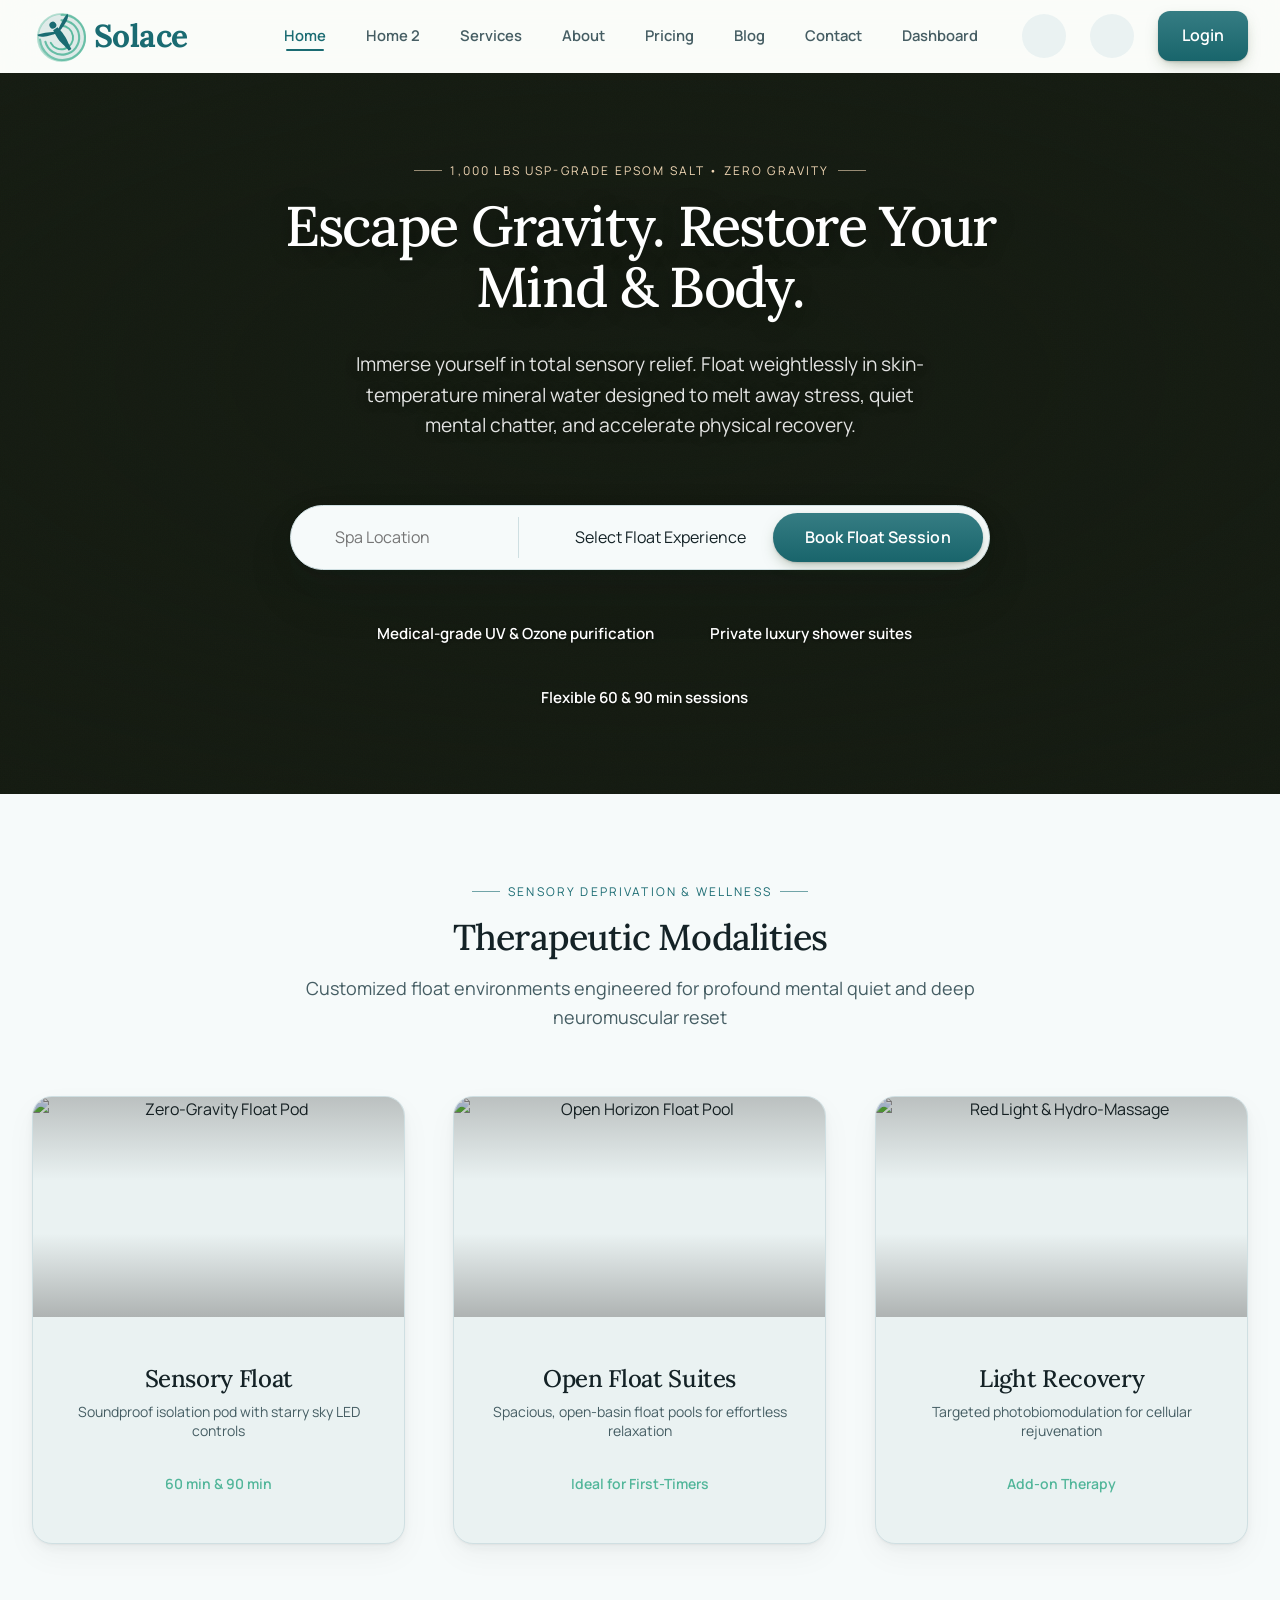
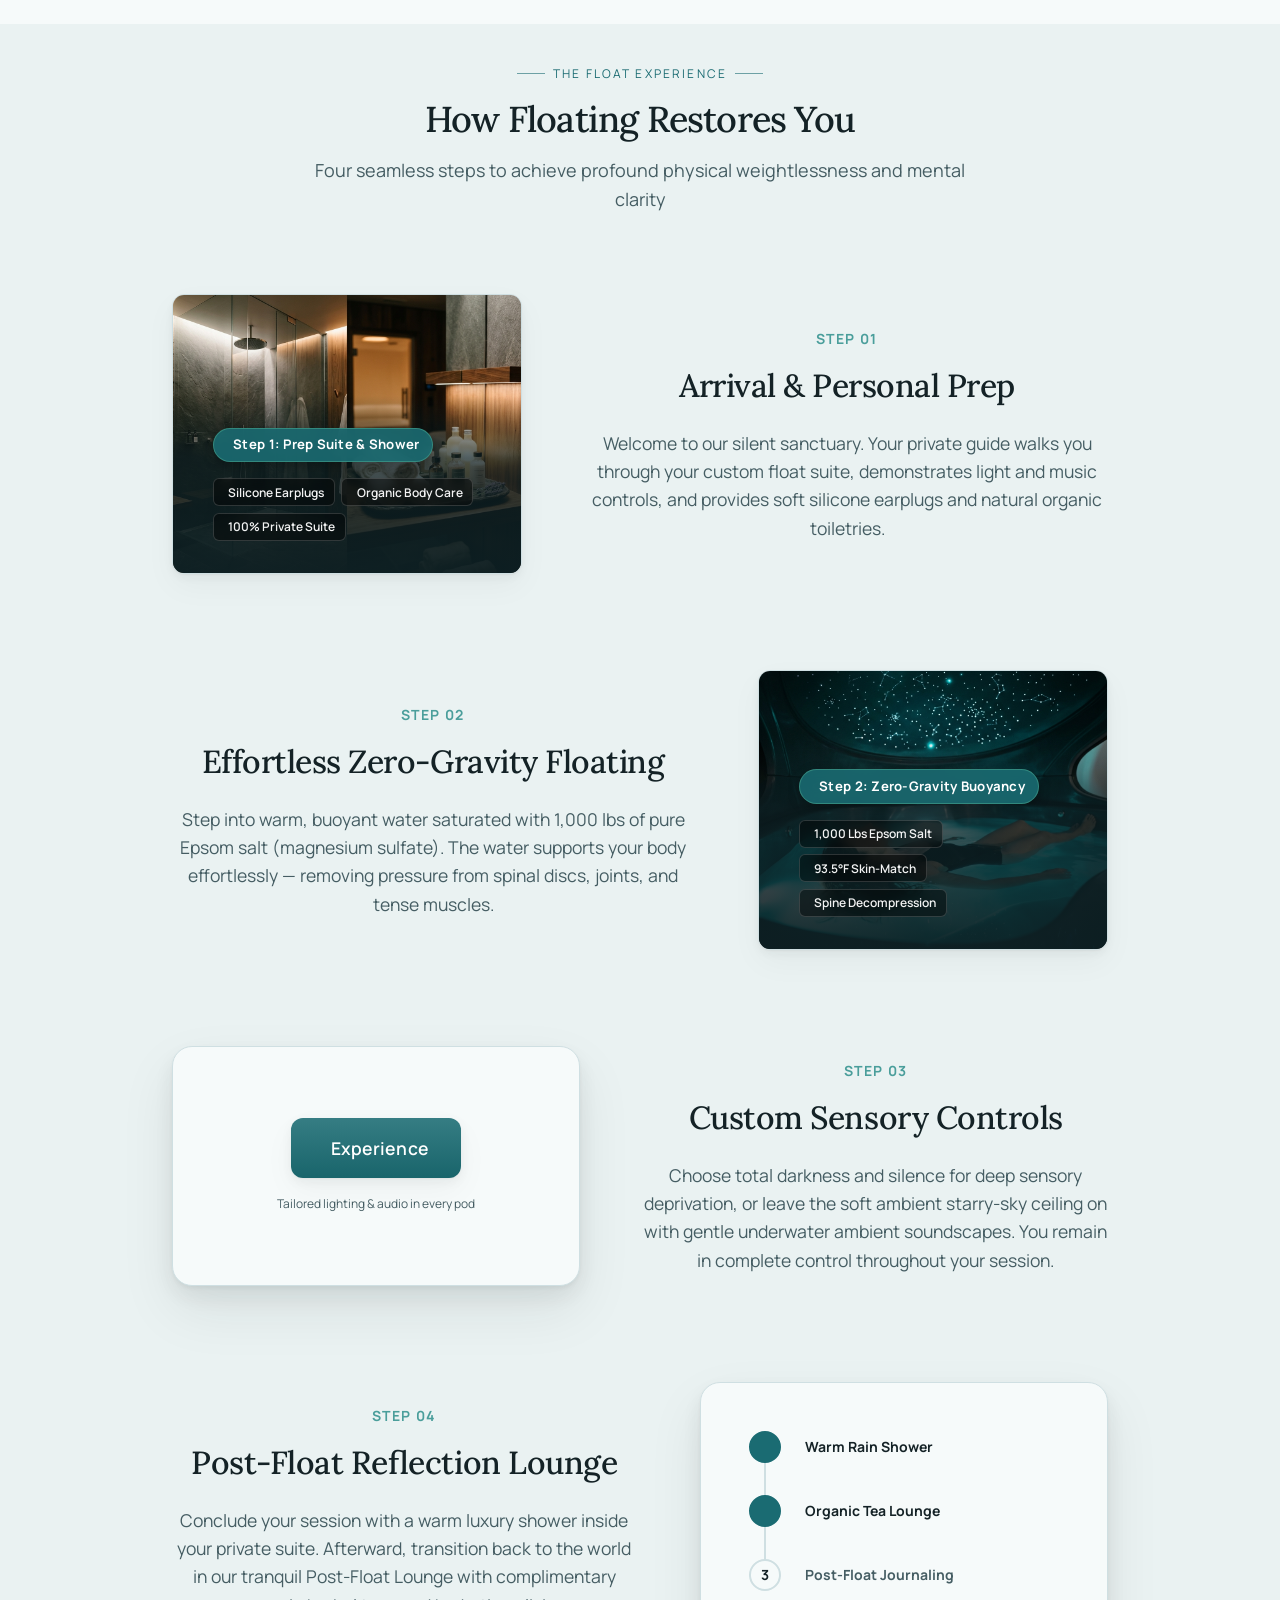
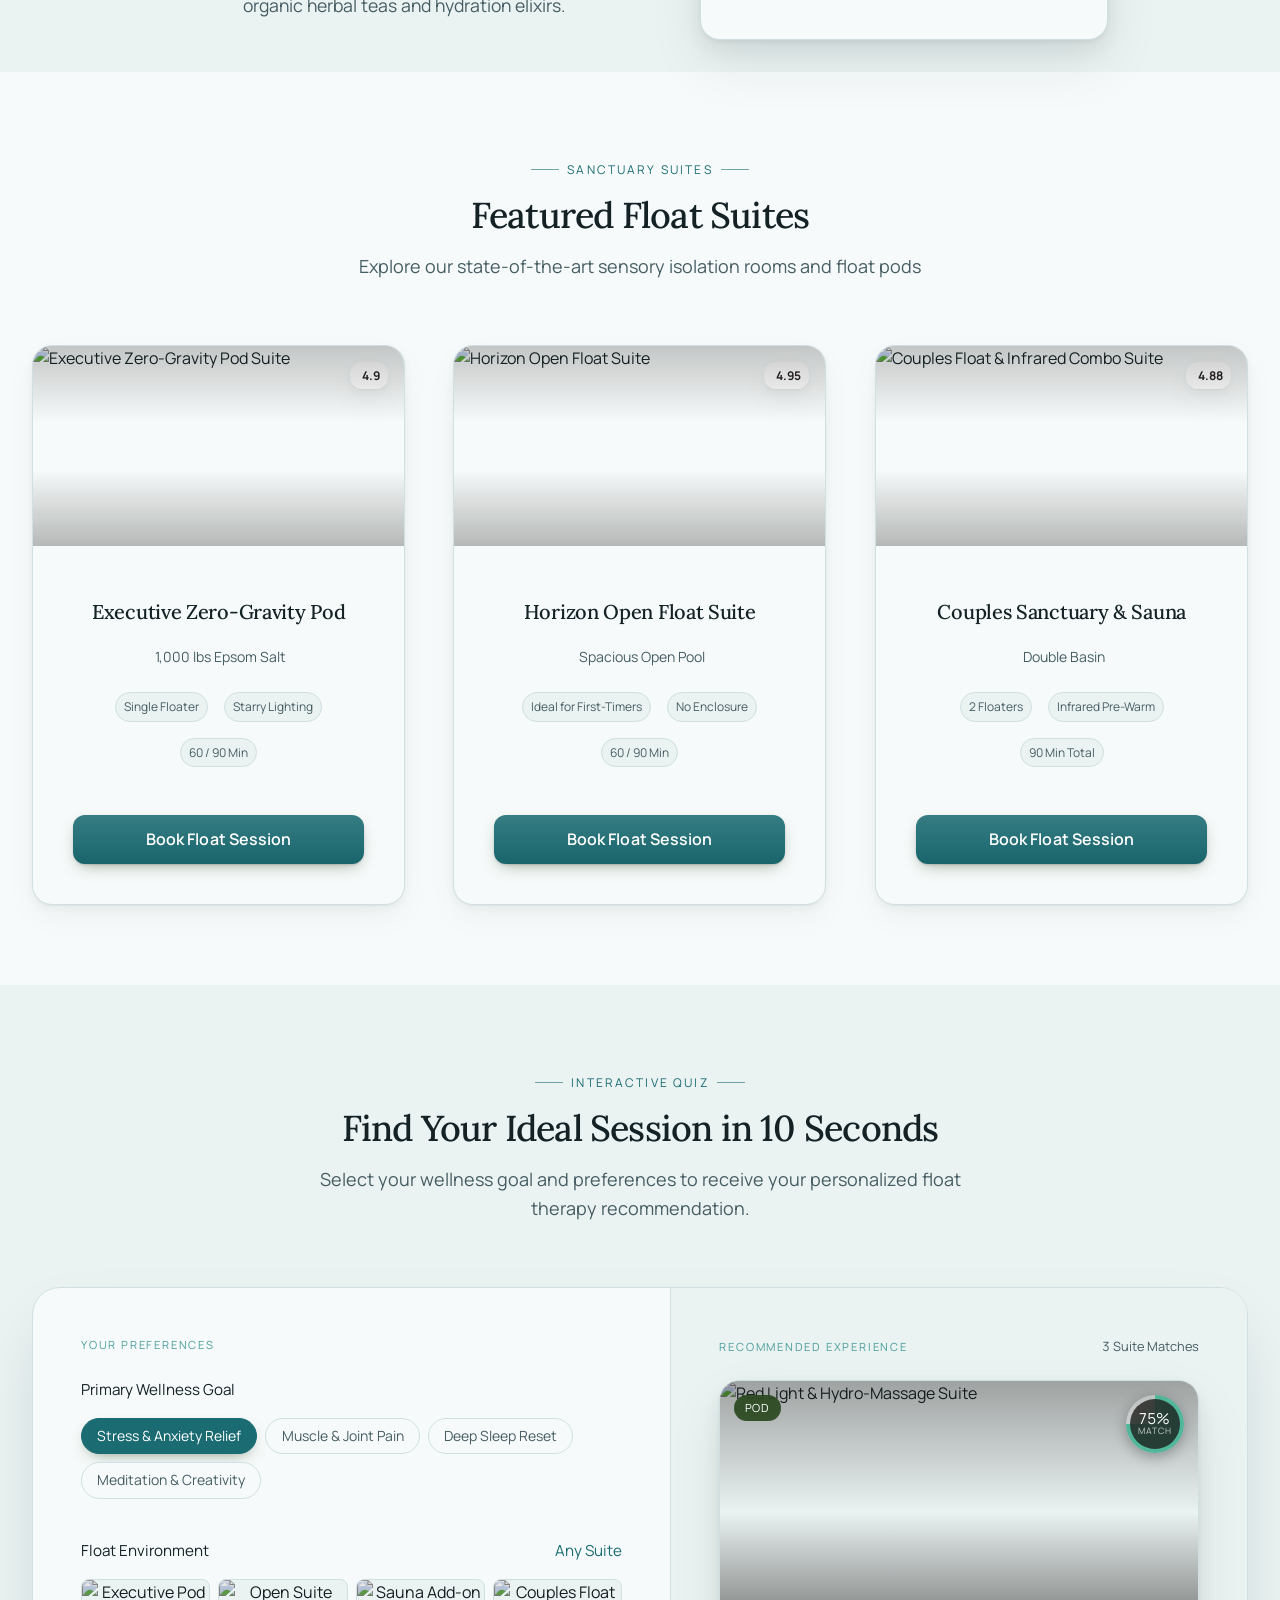
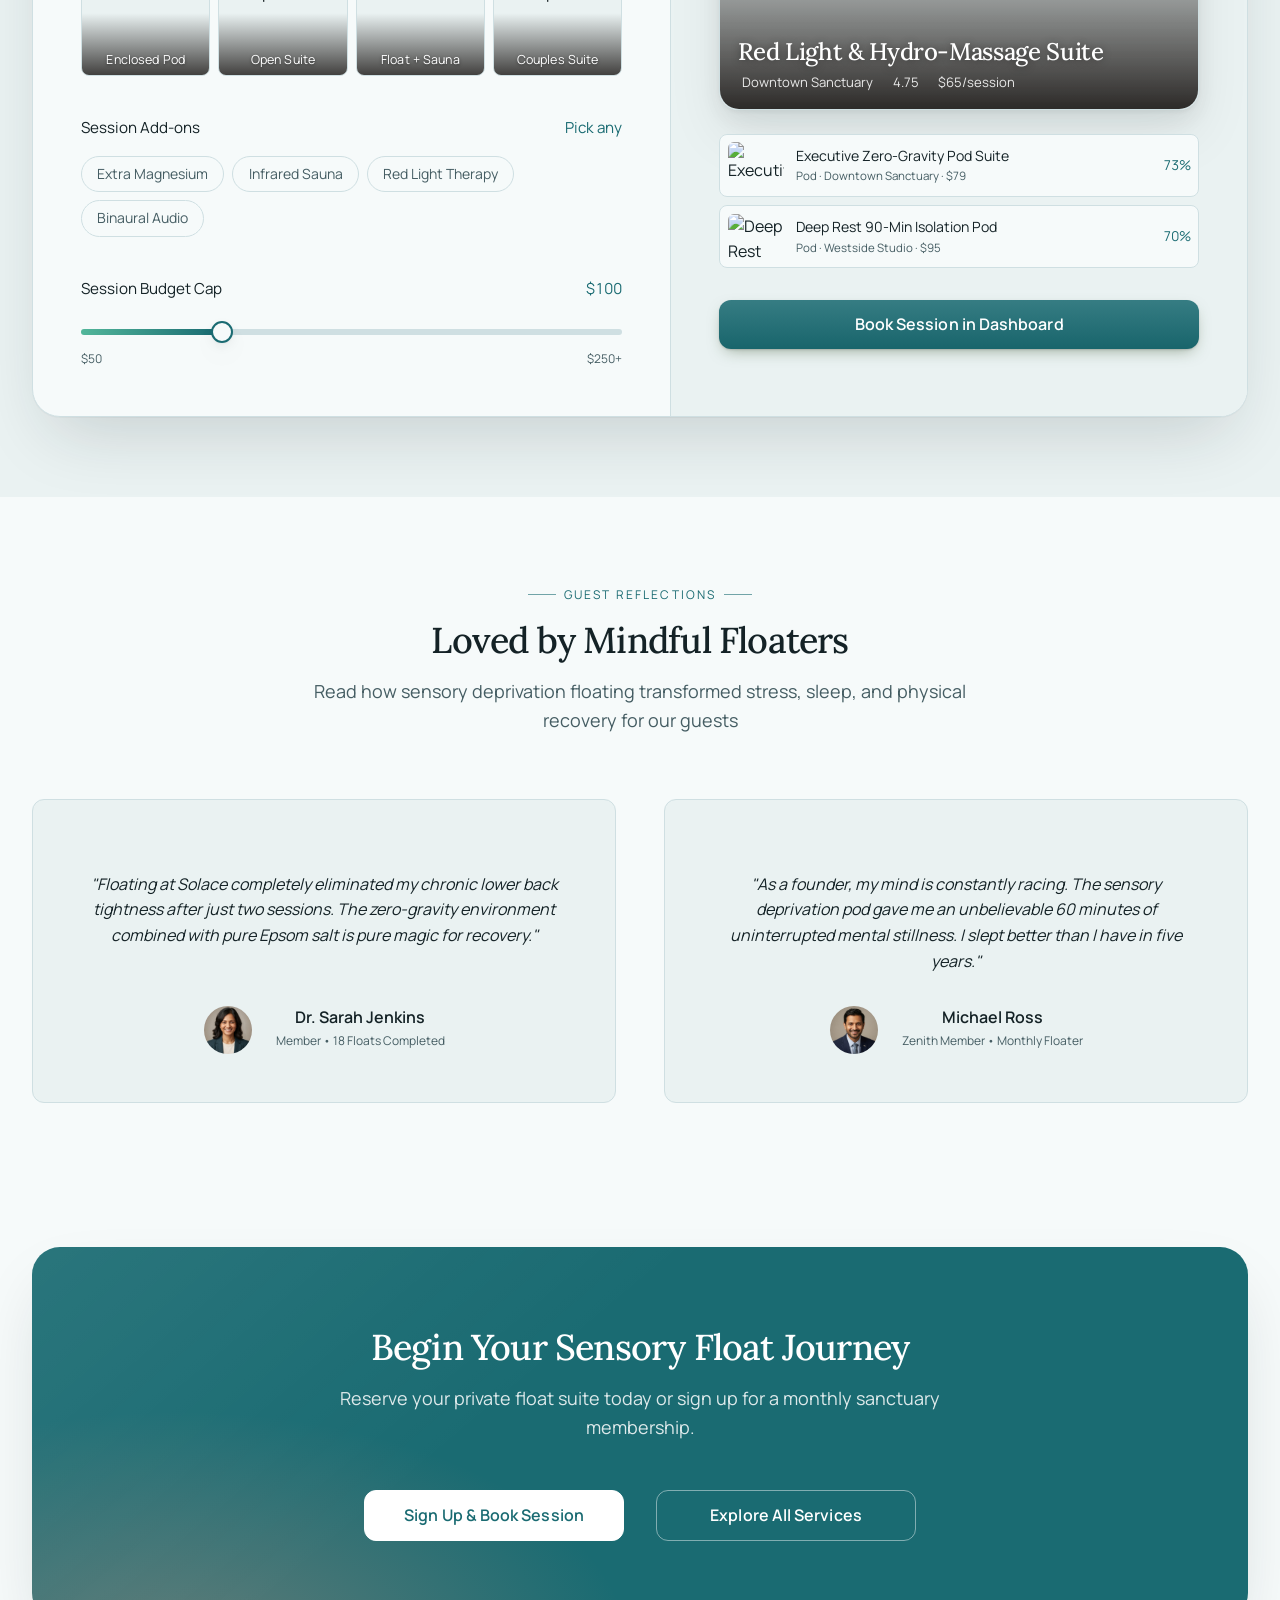
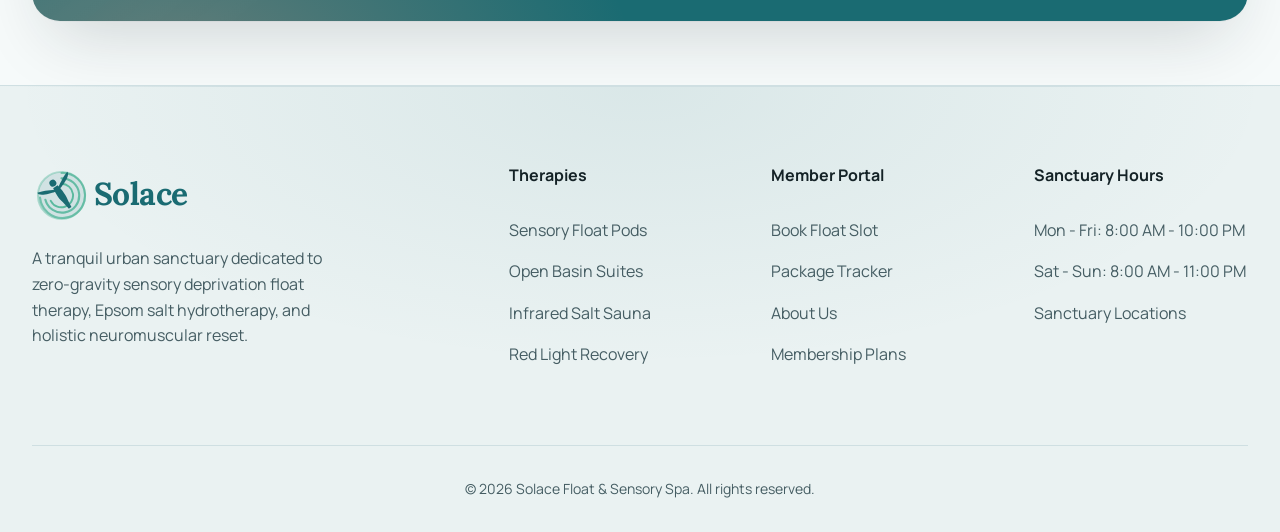
==== commit 6522243c: "U" ====
--- a/index.html
+++ b/index.html
@@ -55,7 +55,7 @@
                     <li><a href="index.html" class="nav-link active">Home</a></li>
                     <li><a href="home2.html" class="nav-link">Home 2</a></li>
                     <li><a href="services.html" class="nav-link">Services</a></li>
-                    <li><a href="first-time-guide.html" class="nav-link">First-Time Guide</a></li>
+                    <li><a href="about.html" class="nav-link">About</a></li>
                     <li><a href="pricing.html" class="nav-link">Pricing</a></li>
                     <li><a href="blog.html" class="nav-link">Blog</a></li>
                     <li><a href="contact.html" class="nav-link">Contact</a></li>
@@ -119,7 +119,7 @@
             <a href="index.html" class="nav-link active">Home</a>
             <a href="home2.html" class="nav-link">Home 2</a>
             <a href="services.html" class="nav-link">Services</a>
-            <a href="first-time-guide.html" class="nav-link">First-Time Guide</a>
+            <a href="about.html" class="nav-link">About</a>
             <a href="pricing.html" class="nav-link">Pricing</a>
             <a href="blog.html" class="nav-link">Blog</a>
             <a href="contact.html" class="nav-link">Contact</a>
@@ -259,23 +259,18 @@
                             suite, demonstrates light and music controls, and provides soft silicone earplugs and
                             natural organic toiletries.</p>
                     </div>
-                    <div class="timeline-visual">
-                        <div class="mockup-search-filters">
-                            <div class="mockup-filter-item"
-                                style="border-left: 4px solid var(--color-brand-secondary);">
-                                <span>Epsom Saturation</span>
-                                <span style="color: var(--color-brand-accent); font-weight: 700;">1,000 lbs Pure
-                                    Salt</span>
-                            </div>
-                            <div class="mockup-filter-item" style="border-left: 4px solid var(--color-brand-accent);">
-                                <span>Water Temp</span>
-                                <span style="color: var(--color-brand-accent); font-weight: 700;">Skin-Match
-                                    93.5°F</span>
-                            </div>
-                            <div class="mockup-filter-item"
-                                style="border-left: 4px solid var(--color-status-shortlist);">
-                                <span>Acoustic Isolation</span>
-                                <span style="color: var(--color-brand-accent); font-weight: 700;">100% Soundproof</span>
+                    <div class="timeline-visual timeline-visual-media">
+                        <img src="assets/images/step1-arrival-prep.jpg"
+                            alt="Private luxury float suite with personal rain shower, plush towels, and organic amenities"
+                            class="timeline-photo" loading="lazy">
+                        <div class="timeline-photo-overlay">
+                            <div class="timeline-photo-tag">
+                                <i class="ph-fill ph-shower"></i> Step 1: Prep Suite &amp; Shower
+                            </div>
+                            <div class="timeline-photo-meta">
+                                <span><i class="ph-fill ph-check"></i> Silicone Earplugs</span>
+                                <span><i class="ph-fill ph-check"></i> Organic Body Care</span>
+                                <span><i class="ph-fill ph-check"></i> 100% Private Suite</span>
                             </div>
                         </div>
                     </div>
@@ -289,21 +284,18 @@
                             sulfate). The water supports your body effortlessly — removing pressure from spinal discs,
                             joints, and tense muscles.</p>
                     </div>
-                    <div class="timeline-visual">
-                        <div class="mockup-vault-item">
-                            <i class="ph-fill ph-drop"></i>
-                            <div>
-                                <div style="font-weight: 700; font-size: 0.875rem;">Magnesium Absorption</div>
-                                <div style="font-size: 0.75rem; color: var(--color-text-secondary);">Reduces Cortisol
-                                    &amp; Muscle Soreness</div>
-                            </div>
-                        </div>
-                        <div class="mockup-vault-item">
-                            <i class="ph-fill ph-brain"></i>
-                            <div>
-                                <div style="font-weight: 700; font-size: 0.875rem;">Theta Brainwave Induction</div>
-                                <div style="font-size: 0.75rem; color: var(--color-text-secondary);">Deep Meditative
-                                    State</div>
+                    <div class="timeline-visual timeline-visual-media">
+                        <img src="assets/images/step2-effortless-float.jpg"
+                            alt="Floater peacefully suspended weightlessly in zero-gravity sensory deprivation pod with starry LED ceiling"
+                            class="timeline-photo" loading="lazy">
+                        <div class="timeline-photo-overlay">
+                            <div class="timeline-photo-tag">
+                                <i class="ph-fill ph-drop"></i> Step 2: Zero-Gravity Buoyancy
+                            </div>
+                            <div class="timeline-photo-meta">
+                                <span><i class="ph-fill ph-check"></i> 1,000 Lbs Epsom Salt</span>
+                                <span><i class="ph-fill ph-check"></i> 93.5°F Skin-Match</span>
+                                <span><i class="ph-fill ph-check"></i> Spine Decompression</span>
                             </div>
                         </div>
                     </div>
@@ -698,7 +690,7 @@
                     <ul class="footer-links">
                         <li><a href="parent-dashboard.html">Book Float Slot</a></li>
                         <li><a href="parent-dashboard.html">Package Tracker</a></li>
-                        <li><a href="first-time-guide.html">First-Time Guide</a></li>
+                        <li><a href="about.html">About Us</a></li>
                         <li><a href="pricing.html">Membership Plans</a></li>
                     </ul>
                 </div>
--- a/assets/css/style.css
+++ b/assets/css/style.css
@@ -1667,6 +1667,91 @@
   border-radius: 8px;
   font-size: 0.875rem;
   font-weight: 600;
+}
+
+/* Timeline Visual Media for Float Therapy Steps */
+.timeline-visual.timeline-visual-media {
+  padding: 0;
+  min-height: 280px;
+  height: 280px;
+  position: relative;
+  overflow: hidden;
+  border-radius: var(--radius-soft);
+  border: 1px solid var(--color-border);
+  box-shadow: var(--shadow-soft);
+}
+
+.timeline-photo {
+  position: absolute;
+  top: 0;
+  left: 0;
+  width: 100%;
+  height: 100%;
+  object-fit: cover;
+  display: block;
+  transition: transform 0.8s var(--ease-premium);
+}
+
+.timeline-row:hover .timeline-photo {
+  transform: scale(1.06);
+}
+
+.timeline-photo-overlay {
+  position: absolute;
+  bottom: 0;
+  left: 0;
+  right: 0;
+  padding: var(--space-4) var(--space-5);
+  background: linear-gradient(180deg, transparent 0%, rgba(13, 31, 35, 0.72) 35%, rgba(13, 31, 35, 0.95) 100%);
+  display: flex;
+  flex-direction: column;
+  gap: var(--space-2);
+  z-index: 2;
+  pointer-events: none;
+}
+
+.timeline-photo-tag {
+  display: inline-flex;
+  align-items: center;
+  gap: 0.4rem;
+  background: rgba(26, 107, 114, 0.9);
+  backdrop-filter: blur(8px);
+  -webkit-backdrop-filter: blur(8px);
+  color: #ffffff;
+  font-size: 0.825rem;
+  font-weight: 700;
+  letter-spacing: 0.02em;
+  padding: 0.35rem 0.8rem;
+  border-radius: var(--radius-full);
+  width: fit-content;
+  border: 1px solid rgba(82, 182, 154, 0.45);
+  box-shadow: 0 4px 12px rgba(0, 0, 0, 0.25);
+}
+
+.timeline-photo-meta {
+  display: flex;
+  flex-wrap: wrap;
+  gap: 0.4rem;
+}
+
+.timeline-photo-meta span {
+  display: inline-flex;
+  align-items: center;
+  gap: 0.3rem;
+  font-size: 0.75rem;
+  font-weight: 600;
+  color: rgba(255, 255, 255, 0.95);
+  background: rgba(0, 0, 0, 0.45);
+  backdrop-filter: blur(6px);
+  -webkit-backdrop-filter: blur(6px);
+  padding: 0.22rem 0.6rem;
+  border-radius: 6px;
+  border: 1px solid rgba(255, 255, 255, 0.16);
+}
+
+.timeline-photo-meta span i {
+  color: var(--color-brand-secondary, #52B69A);
+  font-size: 0.8rem;
 }
 
 .mockup-vault-item {
